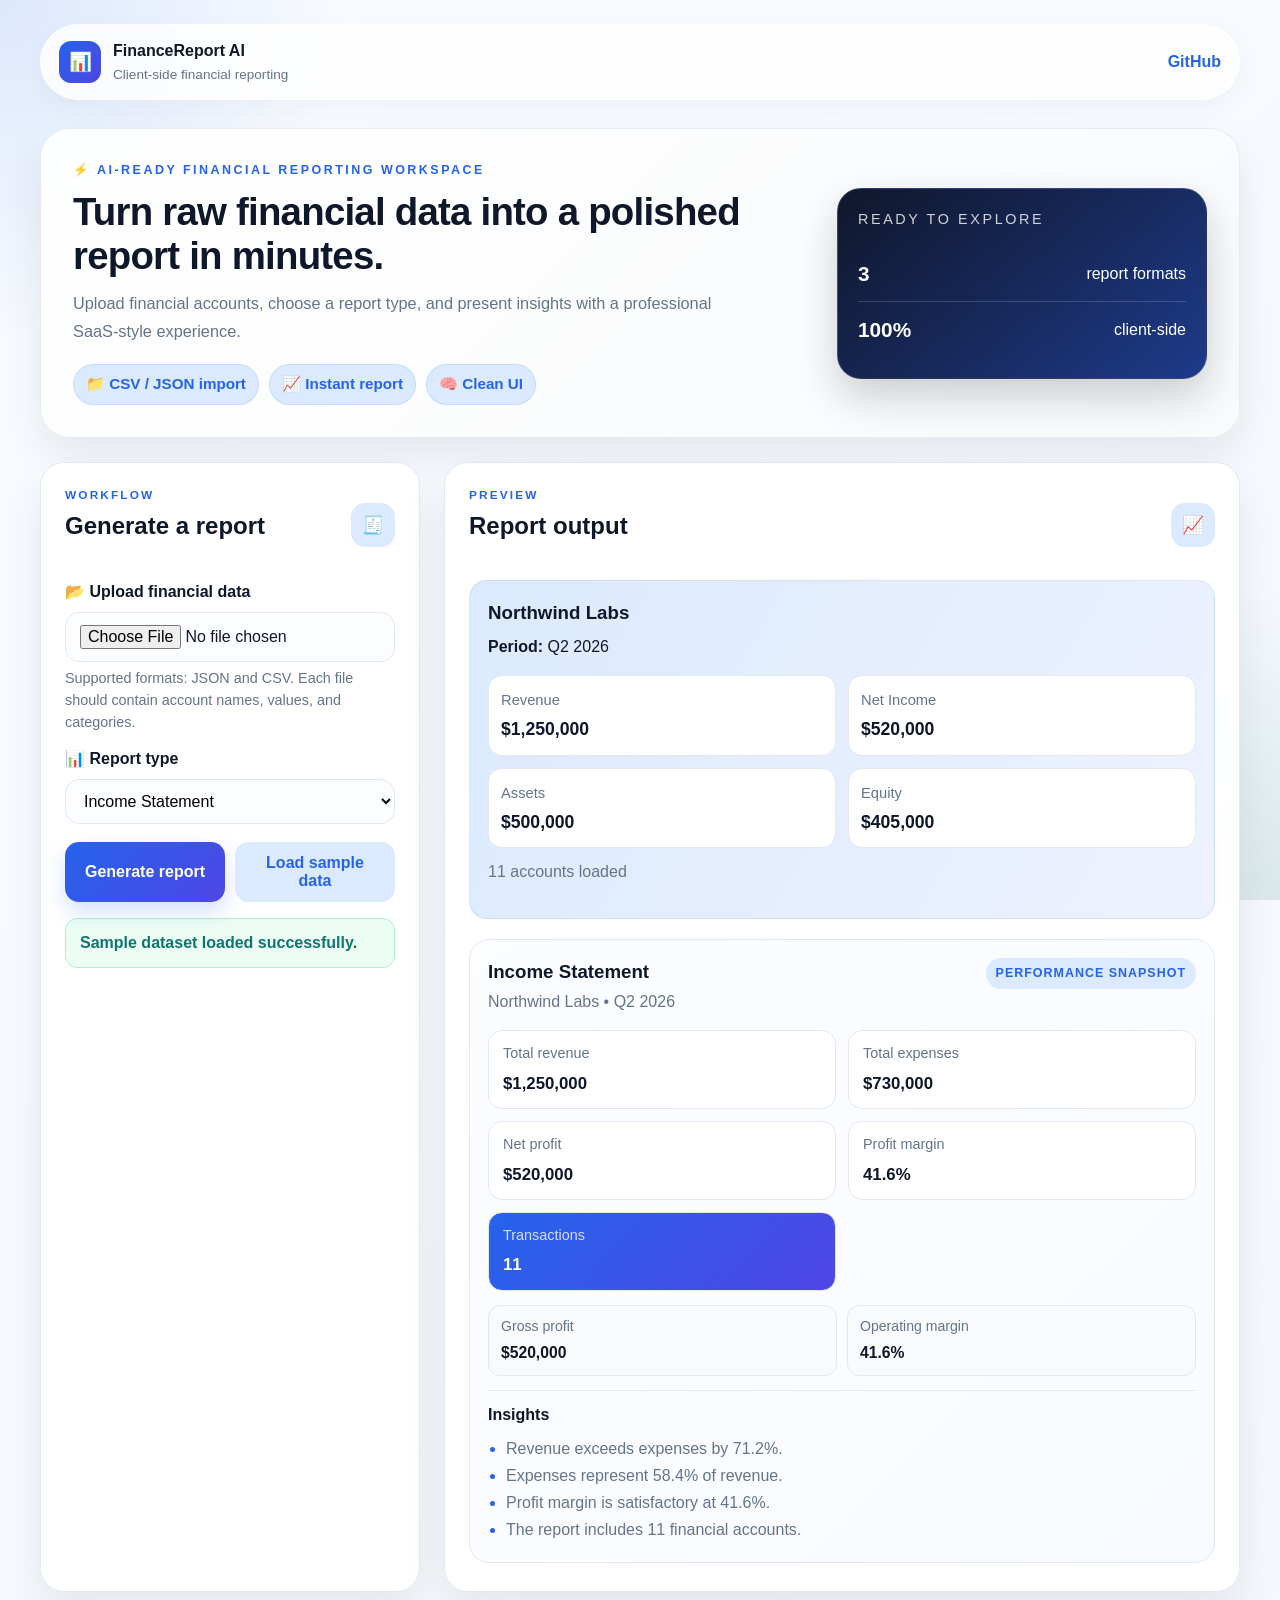
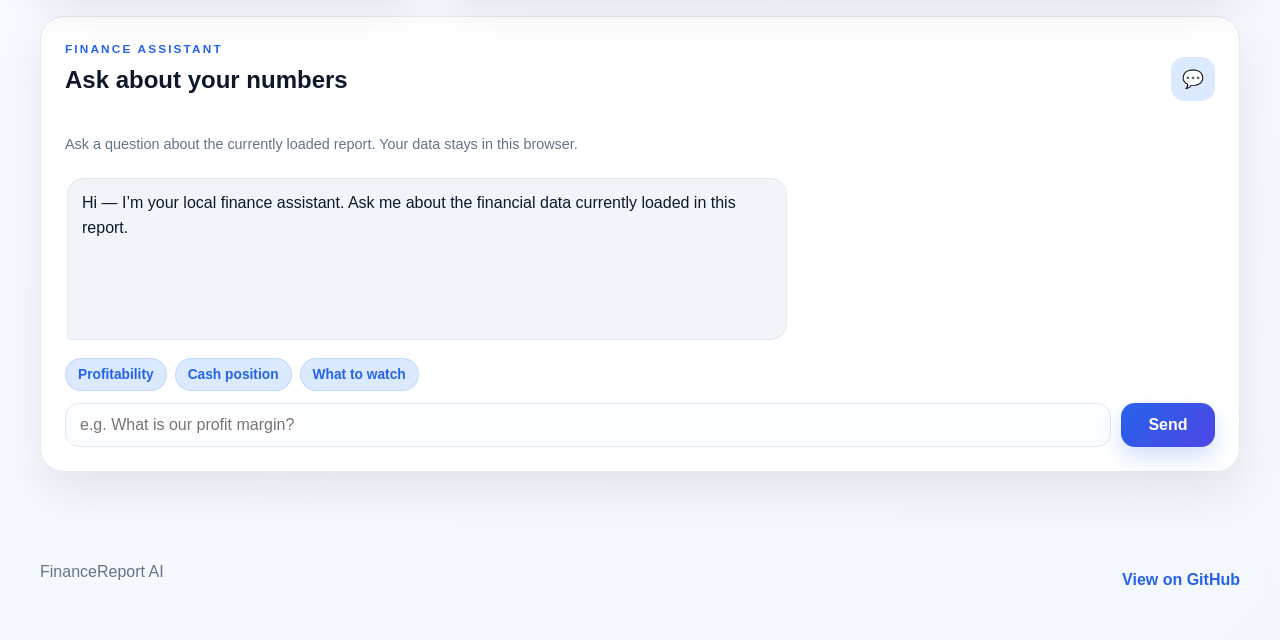
==== index.html @ 8781ef1f "Add local finance assistant chat" ====
<!DOCTYPE html>
<html lang="en">
  <head>
    <meta charset="UTF-8" />
    <meta name="viewport" content="width=device-width, initial-scale=1.0" />
    <title>FinanceReport AI</title>
    <link rel="stylesheet" href="style.css" />
  </head>
  <body>
    <div class="page-bg" aria-hidden="true"></div>
    <div class="app-shell">
      <nav class="top-nav" aria-label="Primary">
        <div class="brand-block">
          <div class="brand-icon">📊</div>
          <div>
            <p class="brand-name">FinanceReport AI</p>
            <p class="brand-subtitle">Client-side financial reporting</p>
          </div>
        </div>
        <a class="nav-link" href="https://github.com" target="_blank" rel="noreferrer" aria-label="Visit FinanceReport AI on GitHub">GitHub</a>
      </nav>

      <header class="hero">
        <div class="hero-copy">
          <p class="eyebrow">⚡ AI-ready financial reporting workspace</p>
          <h1>Turn raw financial data into a polished report in minutes.</h1>
          <p class="subtitle">
            Upload financial accounts, choose a report type, and present insights with a professional SaaS-style experience.
          </p>
          <div class="hero-pills" aria-label="Key highlights">
            <span>📁 CSV / JSON import</span>
            <span>📈 Instant report</span>
            <span>🧠 Clean UI</span>
          </div>
        </div>
        <div class="hero-card">
          <p class="hero-card-title">Ready to explore</p>
          <div class="hero-card-metric">
            <strong>3</strong>
            <span>report formats</span>
          </div>
          <div class="hero-card-metric">
            <strong>100%</strong>
            <span>client-side</span>
          </div>
        </div>
      </header>

      <main class="content-grid">
        <section class="panel control-panel">
          <div class="panel-heading">
            <div>
              <p class="panel-kicker">Workflow</p>
              <h2>Generate a report</h2>
            </div>
            <div class="panel-icon">🧾</div>
          </div>

          <label class="field-label" for="uploadData">📂 Upload financial data</label>
          <input id="uploadData" type="file" accept=".json,.csv" aria-describedby="statusMessage" />
          <p class="helper-text">Supported formats: JSON and CSV. Each file should contain account names, values, and categories.</p>

          <label class="field-label" for="reportType">📊 Report type</label>
          <select id="reportType">
            <option value="income">Income Statement</option>
            <option value="balance">Balance Sheet</option>
            <option value="cashflow">Cash Flow Summary</option>
          </select>

          <div class="button-row">
            <button id="generateReport" class="primary-btn" type="button">Generate report</button>
            <button id="loadSample" class="secondary-btn" type="button">Load sample data</button>
          </div>

          <div id="statusMessage" class="status-message success" role="status" aria-live="polite">
            Ready to analyze your data.
          </div>
        </section>

        <section class="panel results-panel">
          <div class="panel-heading">
            <div>
              <p class="panel-kicker">Preview</p>
              <h2>Report output</h2>
            </div>
            <div class="panel-icon">📈</div>
          </div>
          <div id="dataSummary" class="summary-card"></div>
          <div id="reportOutput" class="report-output"></div>
        </section>
      </main>

      <section class="panel chat-panel" aria-labelledby="chatTitle">
        <div class="panel-heading">
          <div>
            <p class="panel-kicker">Finance assistant</p>
            <h2 id="chatTitle">Ask about your numbers</h2>
          </div>
          <div class="panel-icon" aria-hidden="true">💬</div>
        </div>
        <p class="helper-text">Ask a question about the currently loaded report. Your data stays in this browser.</p>
        <div id="chatMessages" class="chat-messages" role="log" aria-live="polite" aria-label="Finance assistant conversation"></div>
        <div class="suggestion-row" aria-label="Suggested questions">
          <button class="suggestion-btn" type="button" data-question="How profitable are we?">Profitability</button>
          <button class="suggestion-btn" type="button" data-question="What is our cash position?">Cash position</button>
          <button class="suggestion-btn" type="button" data-question="What should I watch?">What to watch</button>
        </div>
        <form id="chatForm" class="chat-form">
          <label class="sr-only" for="chatInput">Ask a financial question</label>
          <input id="chatInput" type="text" maxlength="300" placeholder="e.g. What is our profit margin?" autocomplete="off" />
          <button class="primary-btn chat-send" type="submit">Send</button>
        </form>
      </section>
    </div>

    <footer class="site-footer">
      <p>FinanceReport AI</p>
      <a href="https://github.com" target="_blank" rel="noreferrer" aria-label="View FinanceReport AI repository on GitHub">View on GitHub</a>
    </footer>

    <script src="script.js"></script>
  </body>
</html>
---- style.css ----
:root {
  color-scheme: light;
  --bg: #f4f7fb;
  --panel: #ffffff;
  --text: #0f172a;
  --muted: #64748b;
  --accent: #2563eb;
  --accent-soft: #dbeafe;
  --border: #e2e8f0;
  --success: #0f766e;
  --danger: #b42318;
  --shadow: 0 20px 45px rgba(15, 23, 42, 0.08);
}

* {
  box-sizing: border-box;
}

body {
  margin: 0;
  font-family: Inter, "Segoe UI", Roboto, Arial, sans-serif;
  background: linear-gradient(135deg, #f8fbff 0%, #f4f7fb 100%);
  color: var(--text);
  min-height: 100vh;
  line-height: 1.5;
}

.page-bg {
  position: fixed;
  inset: 0;
  background:
    radial-gradient(circle at top left, rgba(37, 99, 235, 0.12), transparent 22%),
    radial-gradient(circle at bottom right, rgba(15, 118, 110, 0.12), transparent 20%);
  pointer-events: none;
  z-index: -1;
}

.app-shell {
  max-width: 1240px;
  margin: 0 auto;
  padding: 24px 20px 48px;
}

.top-nav {
  display: flex;
  justify-content: space-between;
  align-items: center;
  padding: 14px 18px;
  border: 1px solid rgba(255, 255, 255, 0.7);
  background: rgba(255, 255, 255, 0.8);
  backdrop-filter: blur(16px);
  border-radius: 999px;
  box-shadow: 0 8px 24px rgba(15, 23, 42, 0.04);
  margin-bottom: 28px;
}

.brand-block {
  display: flex;
  align-items: center;
  gap: 12px;
}

.brand-icon {
  display: grid;
  place-items: center;
  width: 42px;
  height: 42px;
  border-radius: 12px;
  background: linear-gradient(135deg, var(--accent), #4f46e5);
  color: white;
  font-size: 1.15rem;
}

.brand-name {
  margin: 0;
  font-weight: 700;
}

.brand-subtitle {
  margin: 2px 0 0;
  font-size: 0.85rem;
  color: var(--muted);
}

.nav-link {
  color: var(--accent);
  text-decoration: none;
  font-weight: 600;
}

.hero {
  display: grid;
  grid-template-columns: 1.6fr 0.8fr;
  gap: 24px;
  align-items: center;
  padding: 32px;
  margin-bottom: 24px;
  border: 1px solid rgba(226, 232, 240, 0.8);
  border-radius: 30px;
  background: linear-gradient(135deg, rgba(255,255,255,0.95), rgba(248,250,252,0.95));
  box-shadow: var(--shadow);
}

.eyebrow {
  margin: 0 0 10px;
  text-transform: uppercase;
  letter-spacing: 0.2em;
  font-size: 0.78rem;
  color: var(--accent);
  font-weight: 700;
}

h1,
h2,
h3,
p {
  margin-top: 0;
}

.hero h1 {
  font-size: clamp(1.8rem, 3vw, 2.7rem);
  line-height: 1.15;
  margin-bottom: 12px;
  letter-spacing: -0.02em;
}

.subtitle {
  color: var(--muted);
  max-width: 680px;
  font-size: 1.02rem;
  line-height: 1.7;
}

.hero-pills {
  display: flex;
  flex-wrap: wrap;
  gap: 10px;
  margin-top: 18px;
}

.hero-pills span {
  padding: 8px 12px;
  border-radius: 999px;
  background: var(--accent-soft);
  color: var(--accent);
  font-size: 0.95rem;
  font-weight: 600;
  border: 1px solid rgba(37, 99, 235, 0.12);
}

.hero-card {
  border-radius: 24px;
  padding: 20px;
  background: linear-gradient(140deg, #0f172a, #1e3a8a);
  color: white;
  box-shadow: 0 18px 40px rgba(15, 23, 42, 0.2);
  border: 1px solid rgba(255, 255, 255, 0.12);
}

.hero-card-title {
  font-size: 0.9rem;
  text-transform: uppercase;
  letter-spacing: 0.18em;
  opacity: 0.8;
  margin-bottom: 16px;
}

.hero-card-metric {
  display: flex;
  justify-content: space-between;
  align-items: center;
  padding: 12px 0;
  border-top: 1px solid rgba(255,255,255,0.16);
}

.hero-card-metric:first-of-type {
  border-top: none;
}

.hero-card-metric strong {
  font-size: 1.3rem;
}

.content-grid {
  display: grid;
  gap: 24px;
  grid-template-columns: minmax(320px, 380px) 1fr;
}

.panel {
  background: rgba(255, 255, 255, 0.95);
  border: 1px solid var(--border);
  border-radius: 24px;
  padding: 24px;
  box-shadow: var(--shadow);
  transition: transform 0.2s ease, box-shadow 0.2s ease;
}

.panel:hover {
  transform: translateY(-2px);
  box-shadow: 0 24px 55px rgba(15, 23, 42, 0.1);
}

.panel-heading {
  display: flex;
  justify-content: space-between;
  align-items: center;
  margin-bottom: 16px;
}

.panel-kicker {
  margin: 0 0 4px;
  text-transform: uppercase;
  letter-spacing: 0.18em;
  font-size: 0.74rem;
  color: var(--accent);
  font-weight: 700;
}

.panel-icon {
  display: grid;
  place-items: center;
  width: 44px;
  height: 44px;
  border-radius: 14px;
  background: var(--accent-soft);
  font-size: 1.1rem;
}

.field-label {
  display: block;
  margin: 14px 0 8px;
  font-weight: 600;
}

.helper-text {
  margin: 6px 0 0;
  color: var(--muted);
  font-size: 0.9rem;
  line-height: 1.5;
}

input,
select,
button {
  width: 100%;
  border-radius: 14px;
  padding: 12px 14px;
  font-size: 1rem;
}

input,
select {
  border: 1px solid var(--border);
  background: #fbfdff;
  transition: border-color 0.2s ease, box-shadow 0.2s ease;
}

input:focus,
select:focus {
  outline: none;
  border-color: var(--accent);
  box-shadow: 0 0 0 3px rgba(37, 99, 235, 0.16);
}

.button-row {
  display: flex;
  gap: 10px;
  margin-top: 18px;
}

button {
  cursor: pointer;
  border: none;
  font-weight: 700;
  transition: transform 0.15s ease, box-shadow 0.15s ease;
}

button:hover {
  transform: translateY(-1px);
}

button:focus-visible,
a:focus-visible,
input:focus-visible,
select:focus-visible {
  outline: 3px solid rgba(37, 99, 235, 0.24);
  outline-offset: 2px;
}

.primary-btn {
  background: linear-gradient(135deg, var(--accent), #4f46e5);
  color: white;
  box-shadow: 0 10px 22px rgba(37, 99, 235, 0.2);
}

.primary-btn:hover {
  box-shadow: 0 14px 26px rgba(37, 99, 235, 0.24);
}

.secondary-btn {
  background: var(--accent-soft);
  color: var(--accent);
}

.status-message {
  margin-top: 16px;
  padding: 12px 14px;
  border-radius: 12px;
  font-weight: 600;
  border: 1px solid transparent;
}

.status-message.success {
  background: #ecfdf3;
  color: var(--success);
  border-color: #a7f3d0;
}

.status-message.error {
  background: #fef2f2;
  color: var(--danger);
  border-color: #fecaca;
}

.summary-card {
  background: linear-gradient(120deg, var(--accent-soft), #eef2ff);
  border-radius: 18px;
  padding: 18px;
  margin-bottom: 16px;
  border: 1px solid rgba(37, 99, 235, 0.1);
}

.summary-card h3 {
  margin-bottom: 8px;
}

.metric-grid {
  display: grid;
  gap: 12px;
  grid-template-columns: repeat(2, minmax(0, 1fr));
}

.metric-card {
  background: white;
  border-radius: 14px;
  padding: 12px;
  border: 1px solid var(--border);
}

.metric-card span {
  color: var(--muted);
  font-size: 0.92rem;
}

.metric-card strong {
  display: block;
  font-size: 1.1rem;
  margin-top: 4px;
}

.report-output {
  padding: 4px 0;
}

.report-card {
  border: 1px solid var(--border);
  border-radius: 20px;
  padding: 18px;
  background: linear-gradient(135deg, #fcfdff, #f8fbff);
}

.report-card:hover {
  border-color: rgba(37, 99, 235, 0.18);
}

.report-card-header {
  display: flex;
  justify-content: space-between;
  align-items: flex-start;
  gap: 12px;
  margin-bottom: 16px;
}

.report-card-header h3 {
  margin-bottom: 4px;
}

.report-card-header p {
  color: var(--muted);
  margin-bottom: 0;
}

.report-tag {
  padding: 6px 10px;
  border-radius: 999px;
  background: var(--accent-soft);
  color: var(--accent);
  font-size: 0.78rem;
  font-weight: 700;
  text-transform: uppercase;
  letter-spacing: 0.08em;
}

.report-kpi-grid {
  display: grid;
  grid-template-columns: repeat(2, minmax(0, 1fr));
  gap: 12px;
  margin-bottom: 14px;
}

.kpi-card {
  padding: 12px 14px;
  border-radius: 14px;
  background: white;
  border: 1px solid var(--border);
}

.kpi-card span {
  display: block;
  color: var(--muted);
  font-size: 0.9rem;
  margin-bottom: 6px;
}

.kpi-card strong {
  font-size: 1.05rem;
}

.highlight-card {
  background: linear-gradient(135deg, var(--accent), #4f46e5);
  color: white;
}

.highlight-card span {
  color: rgba(255, 255, 255, 0.8);
}

.detail-list {
  display: grid;
  grid-template-columns: repeat(2, minmax(0, 1fr));
  gap: 10px;
  margin-bottom: 14px;
}

.detail-item {
  padding: 10px 12px;
  border-radius: 12px;
  background: #f8fafc;
  border: 1px solid var(--border);
}

.detail-item span {
  display: block;
  color: var(--muted);
  font-size: 0.88rem;
  margin-bottom: 4px;
}

.detail-item strong {
  font-size: 0.98rem;
}

.insights-panel {
  border-top: 1px solid var(--border);
  padding-top: 12px;
}

.insights-title {
  font-weight: 700;
  margin-bottom: 8px;
}

.insight-list {
  padding-left: 18px;
  color: var(--muted);
  line-height: 1.7;
  margin: 0;
}

.insight-list li::marker {
  color: var(--accent);
}

.site-footer {
  display: flex;
  justify-content: space-between;
  align-items: center;
  max-width: 1240px;
  margin: 24px auto 0;
  padding: 16px 20px 40px;
  color: var(--muted);
}

.site-footer a {
  color: var(--accent);
  text-decoration: none;
  font-weight: 600;
}

.chat-panel {
  margin-top: 24px;
}

.chat-messages {
  display: grid;
  gap: 12px;
  min-height: 170px;
  max-height: 360px;
  overflow-y: auto;
  margin: 18px 0 14px;
  padding: 4px 2px;
}

.chat-message {
  width: fit-content;
  max-width: min(720px, 88%);
  padding: 12px 14px;
  border-radius: 16px;
  line-height: 1.55;
}

.chat-message p {
  margin: 0;
}

.assistant-message {
  justify-self: start;
  background: #f1f5f9;
  border: 1px solid var(--border);
  border-bottom-left-radius: 4px;
}

.user-message {
  justify-self: end;
  background: linear-gradient(135deg, var(--accent), #4f46e5);
  color: white;
  border-bottom-right-radius: 4px;
}

.suggestion-row {
  display: flex;
  flex-wrap: wrap;
  gap: 8px;
  margin-bottom: 12px;
}

.suggestion-btn {
  width: auto;
  padding: 8px 12px;
  color: var(--accent);
  background: var(--accent-soft);
  border: 1px solid rgba(37, 99, 235, 0.14);
  border-radius: 999px;
  font-size: 0.86rem;
}

.chat-form {
  display: grid;
  grid-template-columns: 1fr auto;
  gap: 10px;
}

.chat-send {
  width: auto;
  min-width: 94px;
}

.sr-only {
  position: absolute;
  width: 1px;
  height: 1px;
  padding: 0;
  margin: -1px;
  overflow: hidden;
  clip: rect(0, 0, 0, 0);
  white-space: nowrap;
  border: 0;
}

@media (max-width: 900px) {
  .hero {
    grid-template-columns: 1fr;
  }
}

@media (max-width: 820px) {
  .content-grid {
    grid-template-columns: 1fr;
  }

  .top-nav,
  .site-footer {
    border-radius: 20px;
  }
}

@media (max-width: 620px) {
  .app-shell {
    padding: 16px 14px 36px;
  }

  .top-nav {
    flex-direction: column;
    gap: 10px;
    align-items: flex-start;
    padding: 16px;
  }

  .hero {
    padding: 22px;
    gap: 18px;
  }

  .hero-pills {
    gap: 8px;
  }

  .hero-pills span {
    font-size: 0.9rem;
  }

  .button-row {
    flex-direction: column;
  }

  .metric-grid,
  .report-kpi-grid,
  .detail-list {
    grid-template-columns: 1fr;
  }

  .site-footer {
    flex-direction: column;
    align-items: flex-start;
    gap: 6px;
    padding: 16px 14px 30px;
  }

  .chat-form {
    grid-template-columns: 1fr;
  }

  .chat-send {
    width: 100%;
  }
}
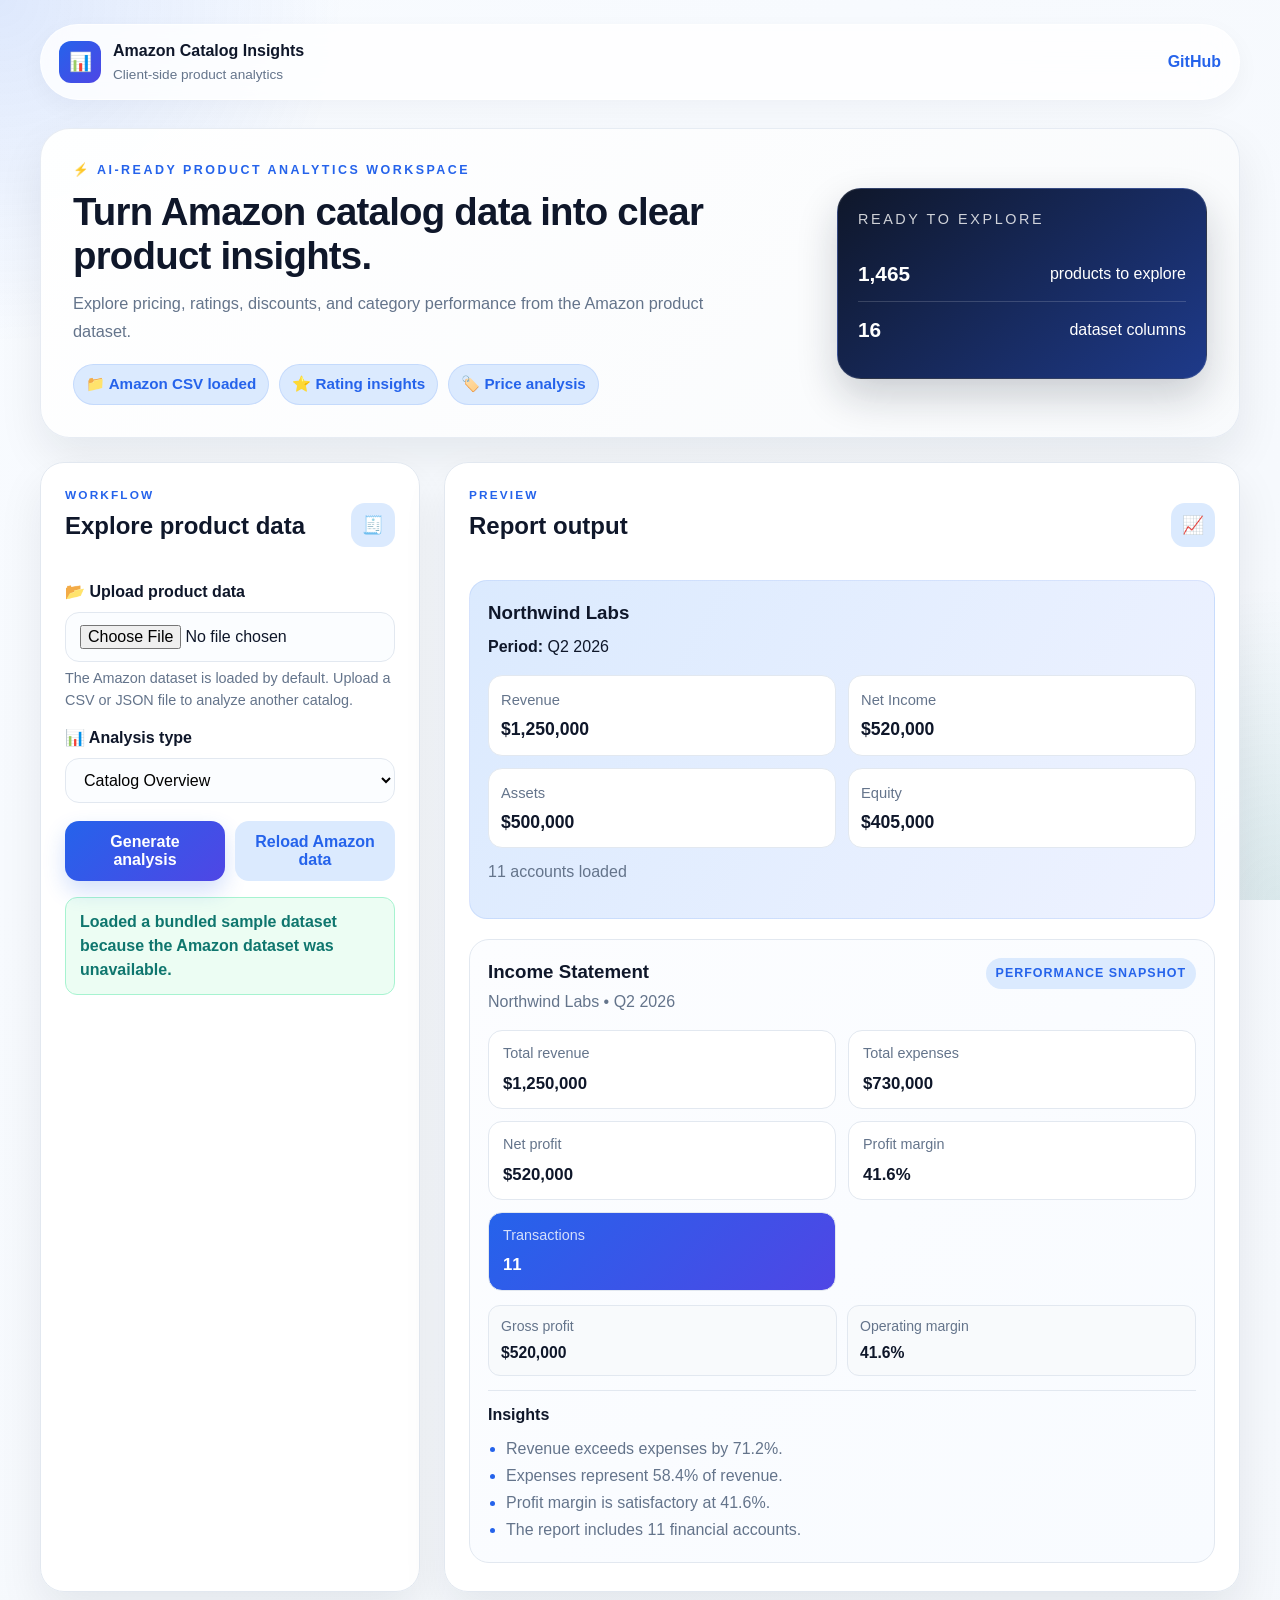
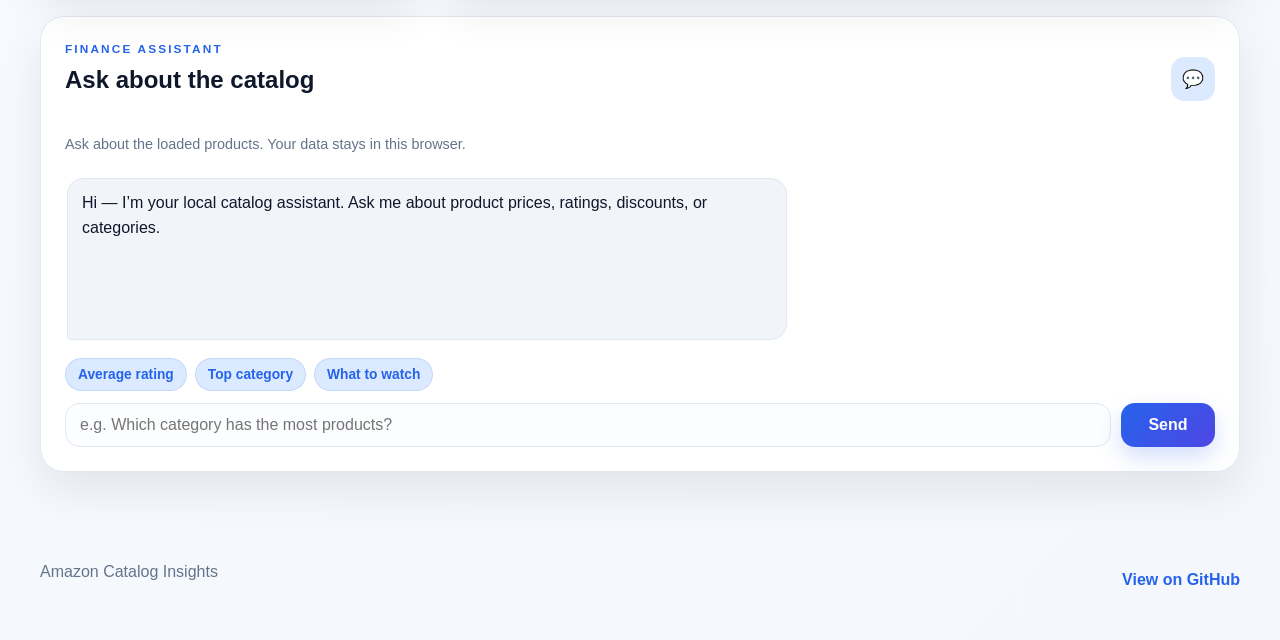
==== commit d762ecff: "feat(dashboard): update README, UI and analytics for Amazon catalog" ====
--- a/index.html
+++ b/index.html
@@ -3,7 +3,7 @@
   <head>
     <meta charset="UTF-8" />
     <meta name="viewport" content="width=device-width, initial-scale=1.0" />
-    <title>FinanceReport AI</title>
+    <title>Amazon Catalog Insights</title>
     <link rel="stylesheet" href="style.css" />
   </head>
   <body>
@@ -13,8 +13,8 @@
         <div class="brand-block">
           <div class="brand-icon">📊</div>
           <div>
-            <p class="brand-name">FinanceReport AI</p>
-            <p class="brand-subtitle">Client-side financial reporting</p>
+            <p class="brand-name">Amazon Catalog Insights</p>
+            <p class="brand-subtitle">Client-side product analytics</p>
           </div>
         </div>
         <a class="nav-link" href="https://github.com" target="_blank" rel="noreferrer" aria-label="Visit FinanceReport AI on GitHub">GitHub</a>
@@ -22,26 +22,26 @@
 
       <header class="hero">
         <div class="hero-copy">
-          <p class="eyebrow">⚡ AI-ready financial reporting workspace</p>
-          <h1>Turn raw financial data into a polished report in minutes.</h1>
+          <p class="eyebrow">⚡ AI-ready product analytics workspace</p>
+          <h1>Turn Amazon catalog data into clear product insights.</h1>
           <p class="subtitle">
-            Upload financial accounts, choose a report type, and present insights with a professional SaaS-style experience.
+            Explore pricing, ratings, discounts, and category performance from the Amazon product dataset.
           </p>
           <div class="hero-pills" aria-label="Key highlights">
-            <span>📁 CSV / JSON import</span>
-            <span>📈 Instant report</span>
-            <span>🧠 Clean UI</span>
+            <span>📁 Amazon CSV loaded</span>
+            <span>⭐ Rating insights</span>
+            <span>🏷️ Price analysis</span>
           </div>
         </div>
         <div class="hero-card">
           <p class="hero-card-title">Ready to explore</p>
           <div class="hero-card-metric">
-            <strong>3</strong>
-            <span>report formats</span>
+            <strong>1,465</strong>
+            <span>products to explore</span>
           </div>
           <div class="hero-card-metric">
-            <strong>100%</strong>
-            <span>client-side</span>
+            <strong>16</strong>
+            <span>dataset columns</span>
           </div>
         </div>
       </header>
@@ -51,29 +51,29 @@
           <div class="panel-heading">
             <div>
               <p class="panel-kicker">Workflow</p>
-              <h2>Generate a report</h2>
+          <h2>Explore product data</h2>
             </div>
             <div class="panel-icon">🧾</div>
           </div>
 
-          <label class="field-label" for="uploadData">📂 Upload financial data</label>
+          <label class="field-label" for="uploadData">📂 Upload product data</label>
           <input id="uploadData" type="file" accept=".json,.csv" aria-describedby="statusMessage" />
-          <p class="helper-text">Supported formats: JSON and CSV. Each file should contain account names, values, and categories.</p>
+          <p class="helper-text">The Amazon dataset is loaded by default. Upload a CSV or JSON file to analyze another catalog.</p>
 
-          <label class="field-label" for="reportType">📊 Report type</label>
+          <label class="field-label" for="reportType">📊 Analysis type</label>
           <select id="reportType">
-            <option value="income">Income Statement</option>
-            <option value="balance">Balance Sheet</option>
-            <option value="cashflow">Cash Flow Summary</option>
+            <option value="income">Catalog Overview</option>
+            <option value="balance">Category Analysis</option>
+            <option value="cashflow">Customer Sentiment</option>
           </select>
 
           <div class="button-row">
-            <button id="generateReport" class="primary-btn" type="button">Generate report</button>
-            <button id="loadSample" class="secondary-btn" type="button">Load sample data</button>
+            <button id="generateReport" class="primary-btn" type="button">Generate analysis</button>
+            <button id="loadSample" class="secondary-btn" type="button">Reload Amazon data</button>
           </div>
 
           <div id="statusMessage" class="status-message success" role="status" aria-live="polite">
-            Ready to analyze your data.
+            Ready to analyze the Amazon catalog.
           </div>
         </section>
 
@@ -94,28 +94,28 @@
         <div class="panel-heading">
           <div>
             <p class="panel-kicker">Finance assistant</p>
-            <h2 id="chatTitle">Ask about your numbers</h2>
+            <h2 id="chatTitle">Ask about the catalog</h2>
           </div>
           <div class="panel-icon" aria-hidden="true">💬</div>
         </div>
-        <p class="helper-text">Ask a question about the currently loaded report. Your data stays in this browser.</p>
+        <p class="helper-text">Ask about the loaded products. Your data stays in this browser.</p>
         <div id="chatMessages" class="chat-messages" role="log" aria-live="polite" aria-label="Finance assistant conversation"></div>
         <div class="suggestion-row" aria-label="Suggested questions">
-          <button class="suggestion-btn" type="button" data-question="How profitable are we?">Profitability</button>
-          <button class="suggestion-btn" type="button" data-question="What is our cash position?">Cash position</button>
+          <button class="suggestion-btn" type="button" data-question="What is the average rating?">Average rating</button>
+          <button class="suggestion-btn" type="button" data-question="Which category has the most products?">Top category</button>
           <button class="suggestion-btn" type="button" data-question="What should I watch?">What to watch</button>
         </div>
         <form id="chatForm" class="chat-form">
           <label class="sr-only" for="chatInput">Ask a financial question</label>
-          <input id="chatInput" type="text" maxlength="300" placeholder="e.g. What is our profit margin?" autocomplete="off" />
+          <input id="chatInput" type="text" maxlength="300" placeholder="e.g. Which category has the most products?" autocomplete="off" />
           <button class="primary-btn chat-send" type="submit">Send</button>
         </form>
       </section>
     </div>
 
     <footer class="site-footer">
-      <p>FinanceReport AI</p>
-      <a href="https://github.com" target="_blank" rel="noreferrer" aria-label="View FinanceReport AI repository on GitHub">View on GitHub</a>
+      <p>Amazon Catalog Insights</p>
+      <a href="https://github.com/BMbuild/MVP-E-Commerce-Role" target="_blank" rel="noreferrer" aria-label="View project repository on GitHub">View on GitHub</a>
     </footer>
 
     <script src="script.js"></script>
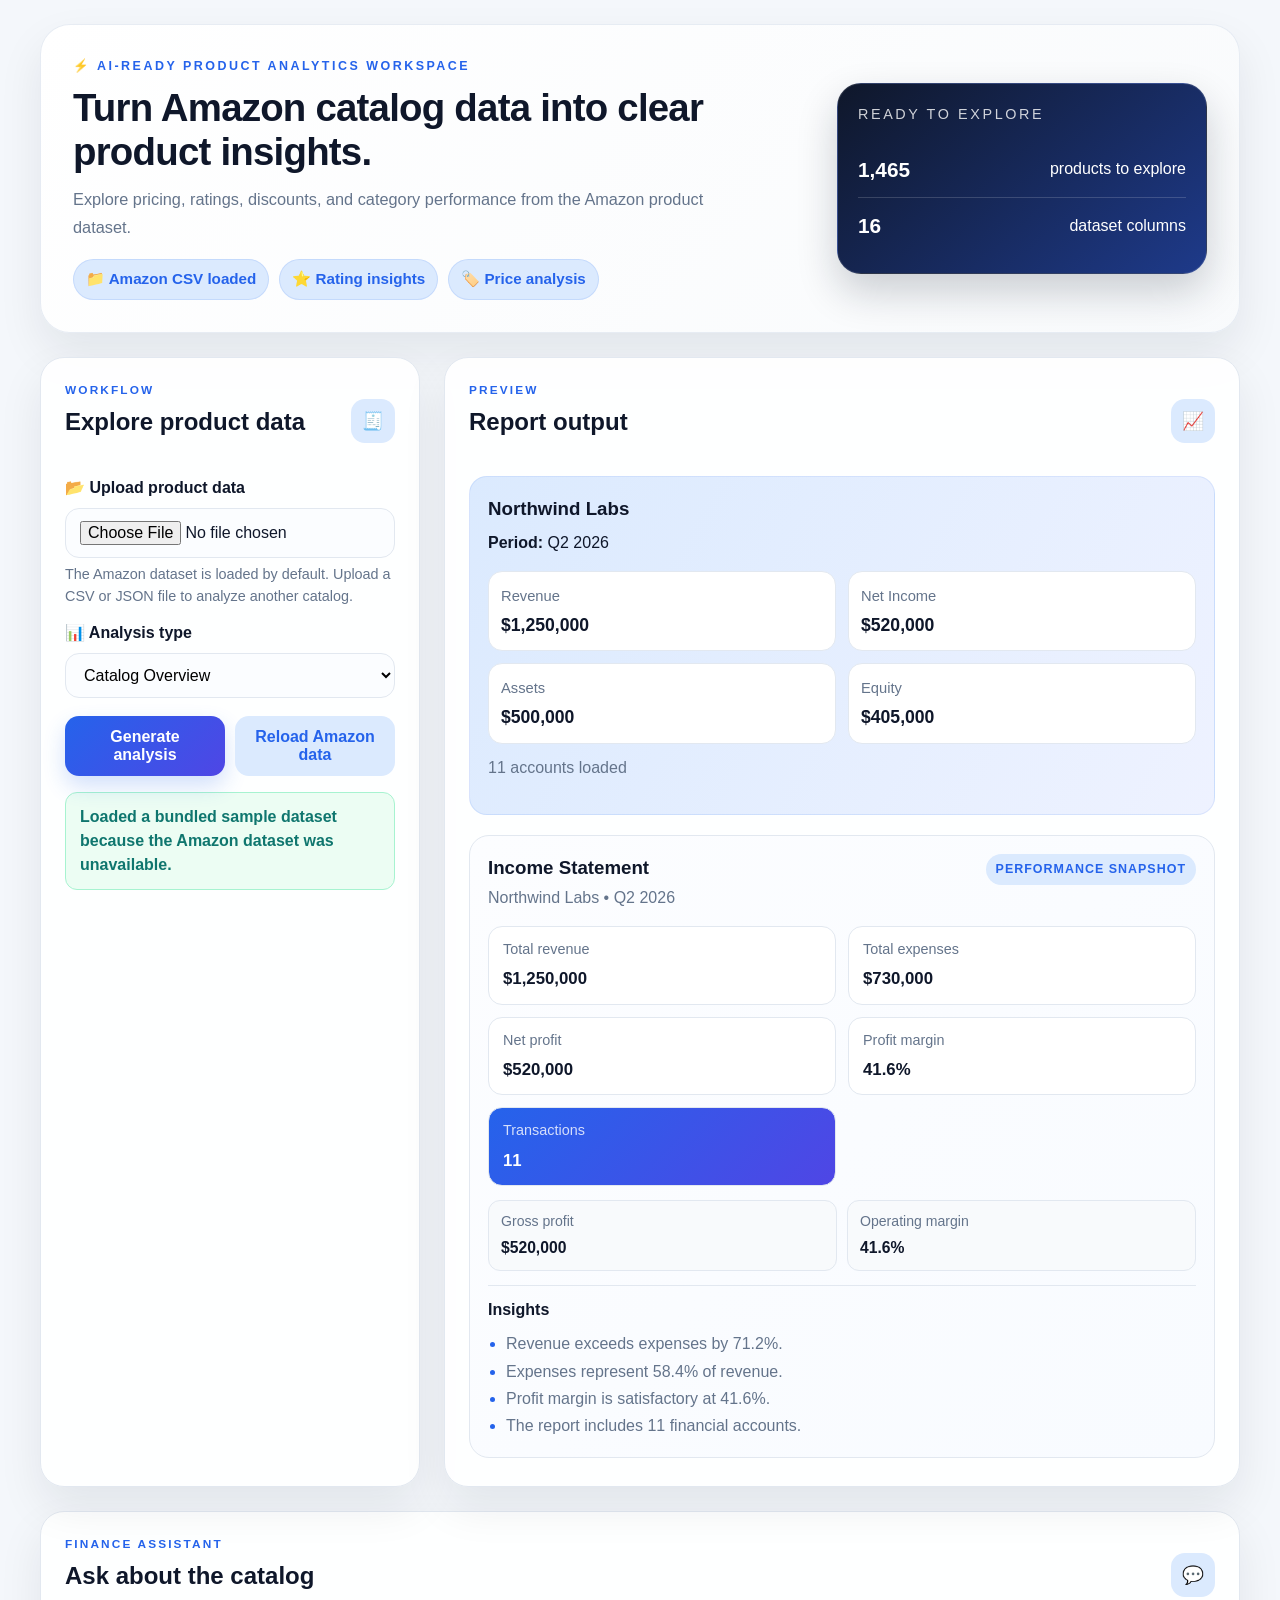
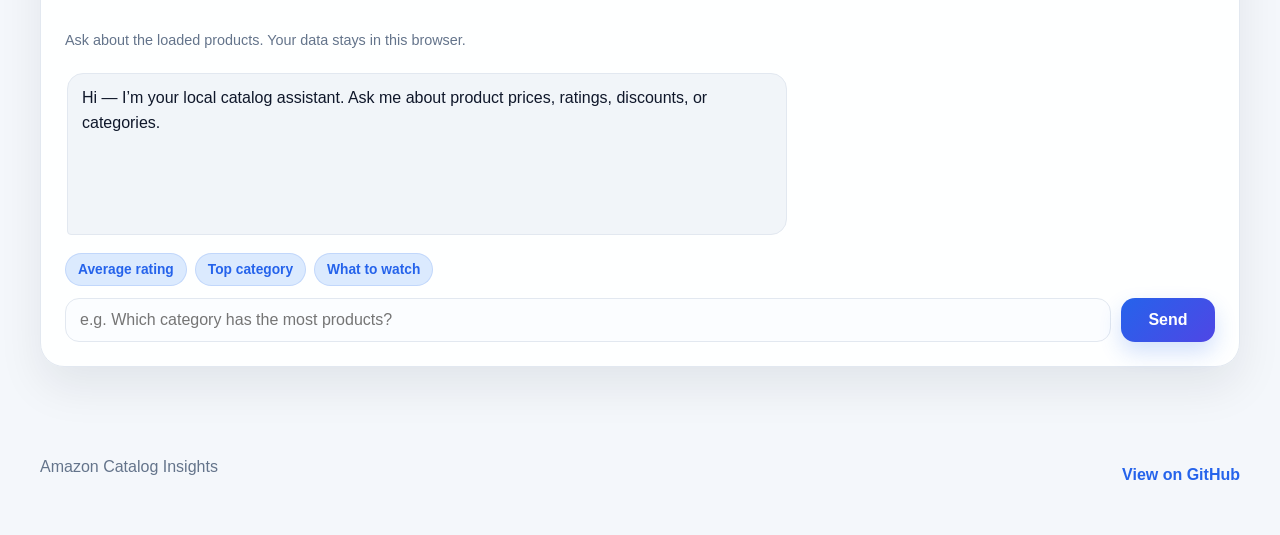
==== commit 260fb407: "style: remove top navigation bar element" ====
--- a/index.html
+++ b/index.html
@@ -9,17 +9,6 @@
   <body>
     <div class="page-bg" aria-hidden="true"></div>
     <div class="app-shell">
-      <nav class="top-nav" aria-label="Primary">
-        <div class="brand-block">
-          <div class="brand-icon">📊</div>
-          <div>
-            <p class="brand-name">Amazon Catalog Insights</p>
-            <p class="brand-subtitle">Client-side product analytics</p>
-          </div>
-        </div>
-        <a class="nav-link" href="https://github.com" target="_blank" rel="noreferrer" aria-label="Visit FinanceReport AI on GitHub">GitHub</a>
-      </nav>
-
       <header class="hero">
         <div class="hero-copy">
           <p class="eyebrow">⚡ AI-ready product analytics workspace</p>
--- a/style.css
+++ b/style.css
@@ -19,20 +19,14 @@
 body {
   margin: 0;
   font-family: Inter, "Segoe UI", Roboto, Arial, sans-serif;
-  background: linear-gradient(135deg, #f8fbff 0%, #f4f7fb 100%);
+  background: var(--bg);
   color: var(--text);
   min-height: 100vh;
   line-height: 1.5;
 }
 
 .page-bg {
-  position: fixed;
-  inset: 0;
-  background:
-    radial-gradient(circle at top left, rgba(37, 99, 235, 0.12), transparent 22%),
-    radial-gradient(circle at bottom right, rgba(15, 118, 110, 0.12), transparent 20%);
-  pointer-events: none;
-  z-index: -1;
+  display: none;
 }
 
 .app-shell {
@@ -522,6 +516,7 @@
 
 .chat-message p {
   margin: 0;
+  white-space: pre-wrap;
 }
 
 .assistant-message {
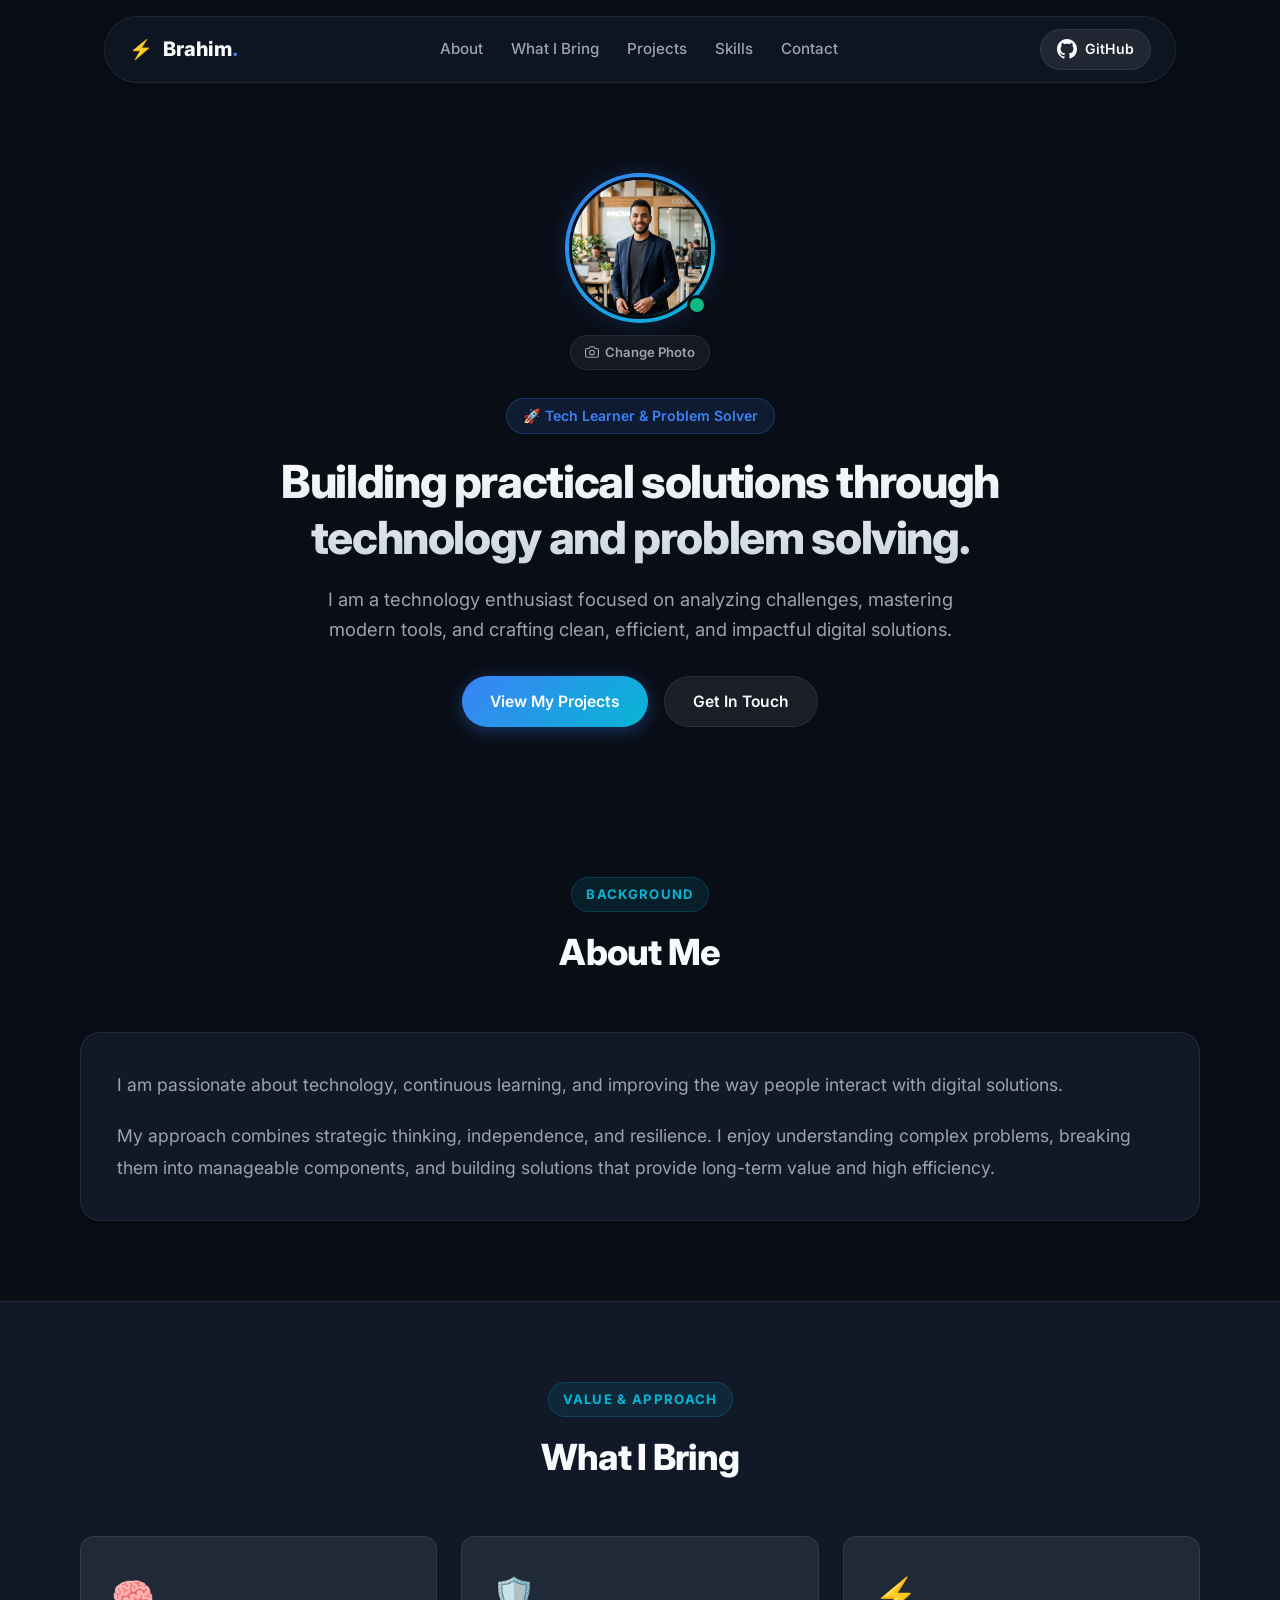
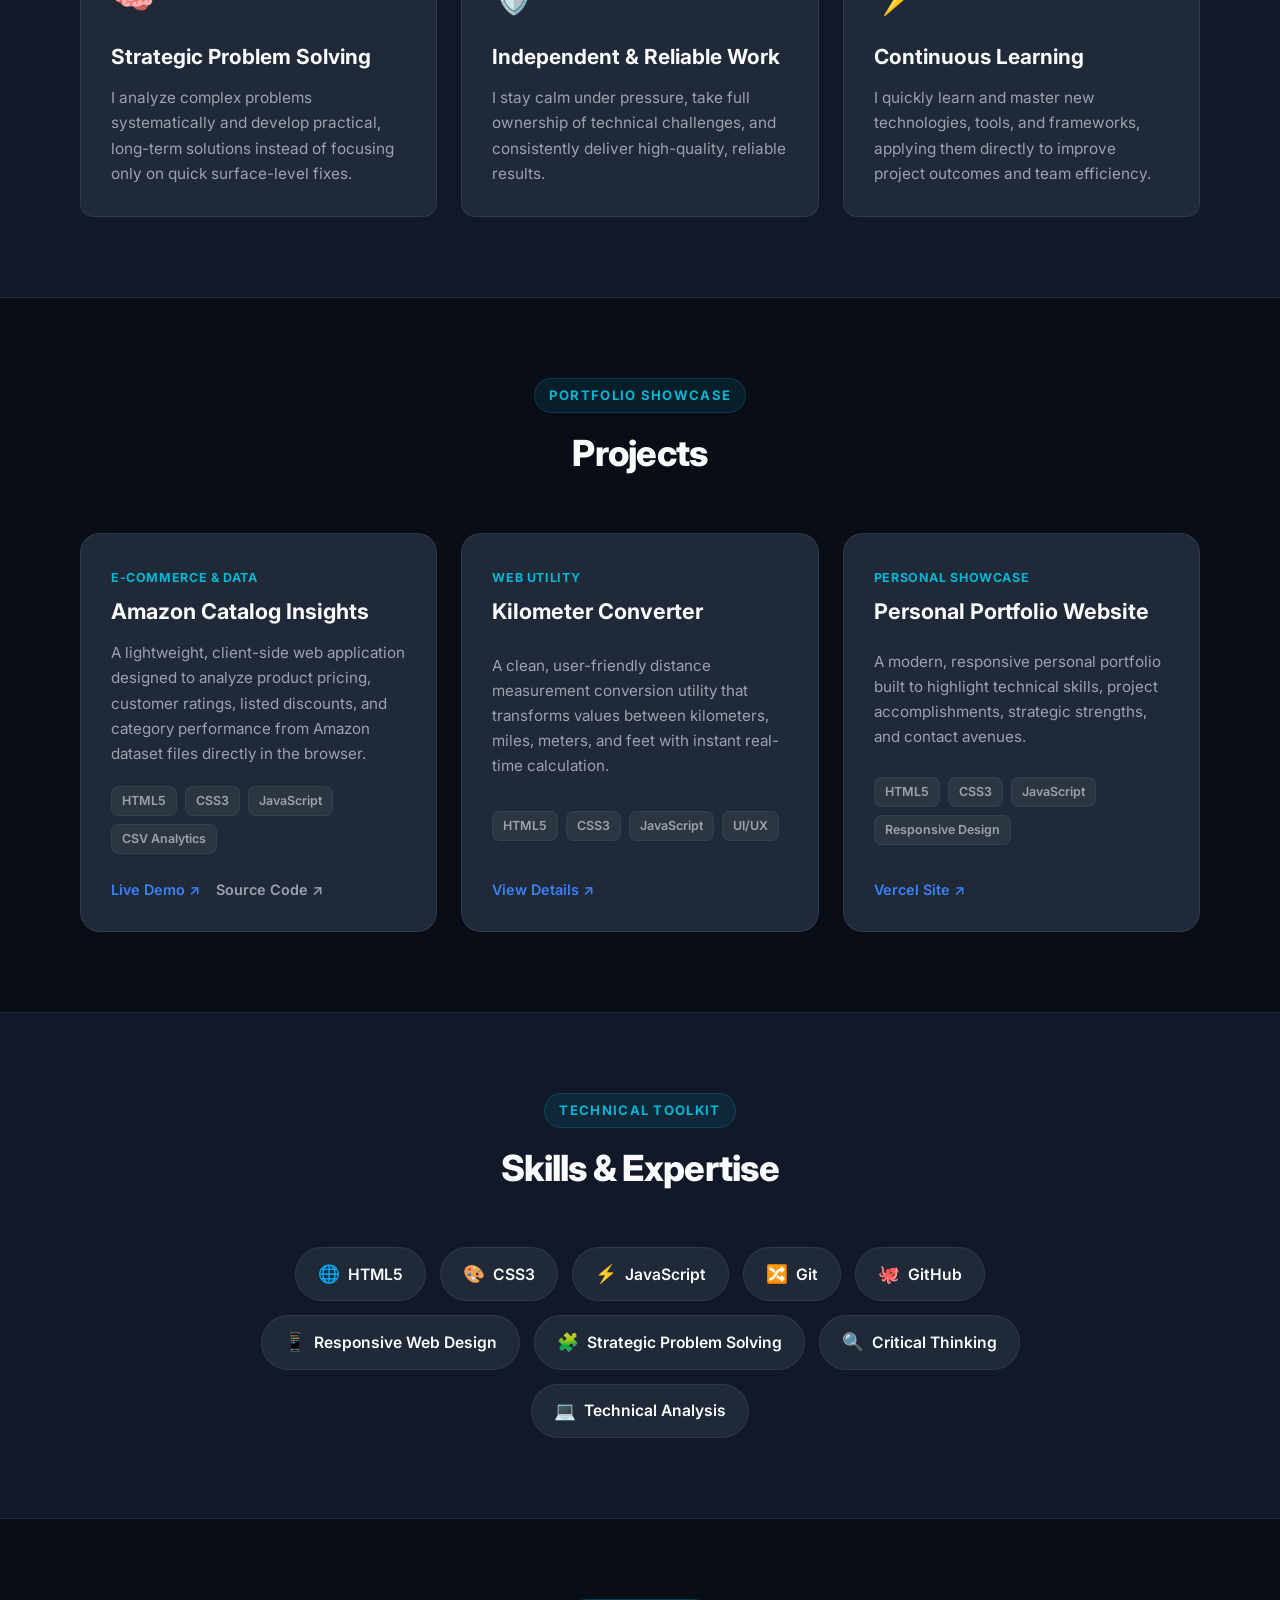
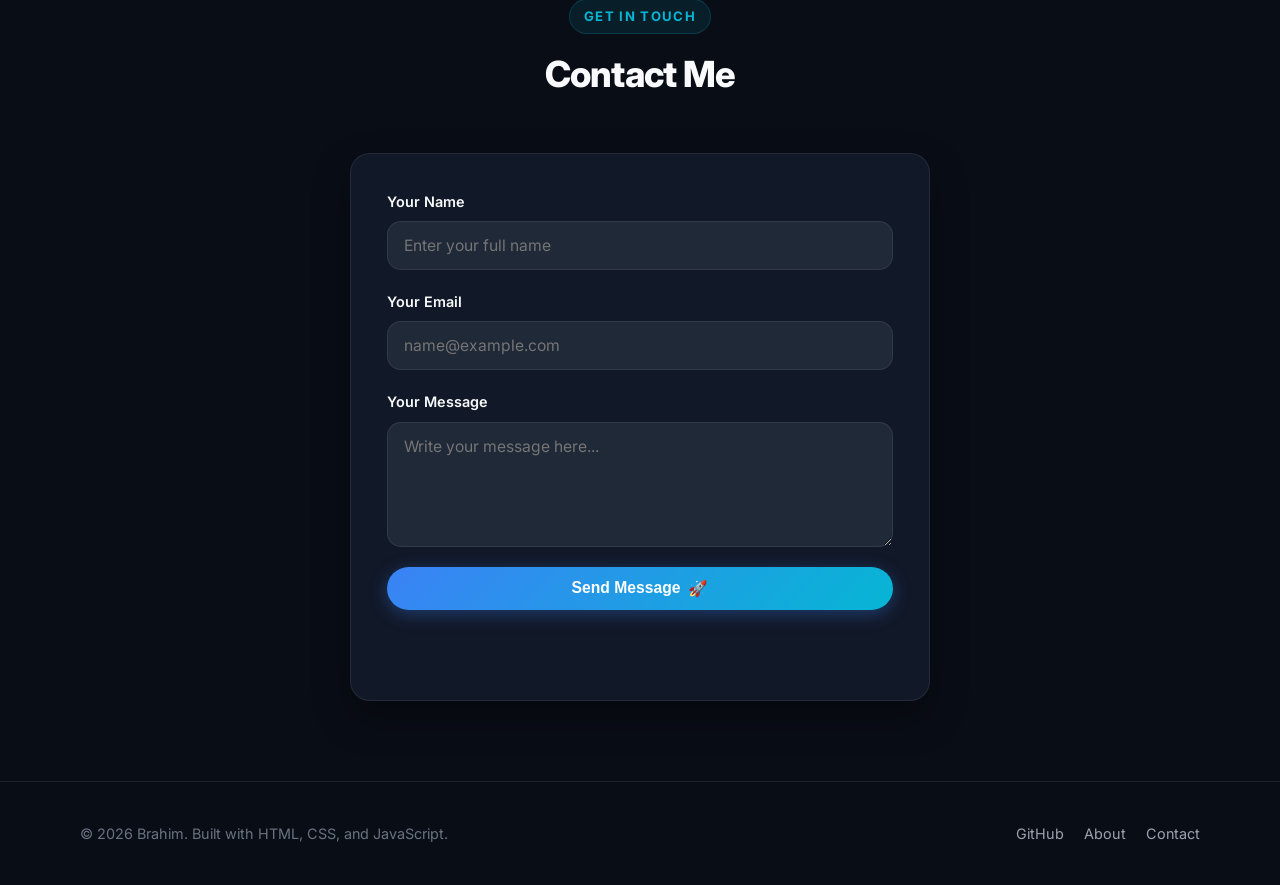
==== commit 6a099b0f: "feat(portfolio): build Brahim's portfolio with profile photo, completed project sections, and modern" ====
--- a/index.html
+++ b/index.html
@@ -1,112 +1,283 @@
 <!DOCTYPE html>
 <html lang="en">
-  <head>
-    <meta charset="UTF-8" />
-    <meta name="viewport" content="width=device-width, initial-scale=1.0" />
-    <title>Amazon Catalog Insights</title>
-    <link rel="stylesheet" href="style.css" />
-  </head>
-  <body>
-    <div class="page-bg" aria-hidden="true"></div>
-    <div class="app-shell">
-      <header class="hero">
-        <div class="hero-copy">
-          <p class="eyebrow">⚡ AI-ready product analytics workspace</p>
-          <h1>Turn Amazon catalog data into clear product insights.</h1>
-          <p class="subtitle">
-            Explore pricing, ratings, discounts, and category performance from the Amazon product dataset.
+<head>
+  <meta charset="UTF-8" />
+  <meta name="viewport" content="width=device-width, initial-scale=1.0" />
+  <title>Brahim | Portfolio</title>
+  <link rel="stylesheet" href="style.css" />
+  <link rel="preconnect" href="https://fonts.googleapis.com" />
+  <link rel="preconnect" href="https://fonts.gstatic.com" crossorigin />
+  <link href="https://fonts.googleapis.com/css2?family=Inter:wght@300;400;500;600;700;800&display=swap" rel="stylesheet" />
+</head>
+<body>
+  <!-- Header / Navigation -->
+  <header class="navbar">
+    <div class="nav-container">
+      <a href="#" class="brand">
+        <span class="brand-icon">⚡</span>
+        <span class="brand-name">Brahim<span class="accent-dot">.</span></span>
+      </a>
+
+      <nav class="nav-menu">
+        <a href="#about" class="nav-link">About</a>
+        <a href="#strengths" class="nav-link">What I Bring</a>
+        <a href="#projects" class="nav-link">Projects</a>
+        <a href="#skills" class="nav-link">Skills</a>
+        <a href="#contact" class="nav-link">Contact</a>
+      </nav>
+
+      <div class="nav-actions">
+        <a href="https://github.com/BMbuild/MVP-E-Commerce-Role" target="_blank" rel="noreferrer" class="github-btn">
+          <svg width="20" height="20" viewBox="0 0 24 24" fill="currentColor">
+            <path d="M12 0C5.37 0 0 5.37 0 12c0 5.31 3.435 9.795 8.205 11.385.6.105.825-.255.825-.57 0-.285-.015-1.23-.015-2.235-3.015.555-3.795-.735-4.035-1.41-.135-.345-.72-1.41-1.23-1.695-.42-.225-1.02-.78-.015-.795.945-.015 1.62.87 1.845 1.23 1.08 1.815 2.805 1.305 3.495.99.105-.78.42-1.305.765-1.605-2.67-.3-5.46-1.335-5.46-5.925 0-1.305.465-2.385 1.23-3.225-.12-.3-.54-1.53.12-3.18 0 0 1.005-.315 3.3 1.23.96-.27 1.98-.405 3-.405s2.04.135 3 .405c2.295-1.56 3.3-1.23 3.3-1.23.66 1.65.24 2.88.12 3.18.765.84 1.23 1.905 1.23 3.225 0 4.605-2.805 5.625-5.475 5.925.435.375.81 1.095.81 2.22 0 1.605-.015 2.895-.015 3.3 0 .315.225.69.825.57A12.02 12.02 0 0024 12c0-6.63-5.37-12-12-12z"/>
+          </svg>
+          <span>GitHub</span>
+        </a>
+      </div>
+    </div>
+  </header>
+
+  <main>
+    <!-- Hero Section -->
+    <section class="hero">
+      <div class="hero-container">
+        <div class="hero-avatar-wrapper">
+          <div class="avatar-ring">
+            <img id="profileImage" src="profile.jpg" alt="Brahim - Professional Profile Photo" class="hero-avatar" />
+            <span class="status-badge" title="Available for technology opportunities"></span>
+          </div>
+          <div class="upload-photo-control">
+            <label for="photoInput" class="upload-btn">
+              <svg width="14" height="14" viewBox="0 0 24 24" fill="none" stroke="currentColor" stroke-width="2" stroke-linecap="round" stroke-linejoin="round">
+                <path d="M23 19a2 2 0 0 1-2 2H3a2 2 0 0 1-2-2V8a2 2 0 0 1 2-2h4l2-3h6l2 3h4a2 2 0 0 1 2 2z"></path>
+                <circle cx="12" cy="13" r="4"></circle>
+              </svg>
+              <span>Change Photo</span>
+            </label>
+            <input type="file" id="photoInput" accept="image/*" class="sr-only" />
+          </div>
+        </div>
+
+        <div class="hero-text">
+          <div class="badge-pill">🚀 Tech Learner & Problem Solver</div>
+          <h1>Building practical solutions through technology and problem solving.</h1>
+          <p class="hero-description">
+            I am a technology enthusiast focused on analyzing challenges, mastering modern tools, and crafting clean, efficient, and impactful digital solutions.
           </p>
-          <div class="hero-pills" aria-label="Key highlights">
-            <span>📁 Amazon CSV loaded</span>
-            <span>⭐ Rating insights</span>
-            <span>🏷️ Price analysis</span>
-          </div>
-        </div>
-        <div class="hero-card">
-          <p class="hero-card-title">Ready to explore</p>
-          <div class="hero-card-metric">
-            <strong>1,465</strong>
-            <span>products to explore</span>
-          </div>
-          <div class="hero-card-metric">
-            <strong>16</strong>
-            <span>dataset columns</span>
-          </div>
-        </div>
-      </header>
-
-      <main class="content-grid">
-        <section class="panel control-panel">
-          <div class="panel-heading">
-            <div>
-              <p class="panel-kicker">Workflow</p>
-          <h2>Explore product data</h2>
-            </div>
-            <div class="panel-icon">🧾</div>
-          </div>
-
-          <label class="field-label" for="uploadData">📂 Upload product data</label>
-          <input id="uploadData" type="file" accept=".json,.csv" aria-describedby="statusMessage" />
-          <p class="helper-text">The Amazon dataset is loaded by default. Upload a CSV or JSON file to analyze another catalog.</p>
-
-          <label class="field-label" for="reportType">📊 Analysis type</label>
-          <select id="reportType">
-            <option value="income">Catalog Overview</option>
-            <option value="balance">Category Analysis</option>
-            <option value="cashflow">Customer Sentiment</option>
-          </select>
-
-          <div class="button-row">
-            <button id="generateReport" class="primary-btn" type="button">Generate analysis</button>
-            <button id="loadSample" class="secondary-btn" type="button">Reload Amazon data</button>
-          </div>
-
-          <div id="statusMessage" class="status-message success" role="status" aria-live="polite">
-            Ready to analyze the Amazon catalog.
-          </div>
-        </section>
-
-        <section class="panel results-panel">
-          <div class="panel-heading">
-            <div>
-              <p class="panel-kicker">Preview</p>
-              <h2>Report output</h2>
-            </div>
-            <div class="panel-icon">📈</div>
-          </div>
-          <div id="dataSummary" class="summary-card"></div>
-          <div id="reportOutput" class="report-output"></div>
-        </section>
-      </main>
-
-      <section class="panel chat-panel" aria-labelledby="chatTitle">
-        <div class="panel-heading">
-          <div>
-            <p class="panel-kicker">Finance assistant</p>
-            <h2 id="chatTitle">Ask about the catalog</h2>
-          </div>
-          <div class="panel-icon" aria-hidden="true">💬</div>
-        </div>
-        <p class="helper-text">Ask about the loaded products. Your data stays in this browser.</p>
-        <div id="chatMessages" class="chat-messages" role="log" aria-live="polite" aria-label="Finance assistant conversation"></div>
-        <div class="suggestion-row" aria-label="Suggested questions">
-          <button class="suggestion-btn" type="button" data-question="What is the average rating?">Average rating</button>
-          <button class="suggestion-btn" type="button" data-question="Which category has the most products?">Top category</button>
-          <button class="suggestion-btn" type="button" data-question="What should I watch?">What to watch</button>
-        </div>
-        <form id="chatForm" class="chat-form">
-          <label class="sr-only" for="chatInput">Ask a financial question</label>
-          <input id="chatInput" type="text" maxlength="300" placeholder="e.g. Which category has the most products?" autocomplete="off" />
-          <button class="primary-btn chat-send" type="submit">Send</button>
-        </form>
-      </section>
+
+          <div class="hero-cta">
+            <a href="#projects" class="btn btn-primary">View My Projects</a>
+            <a href="#contact" class="btn btn-secondary">Get In Touch</a>
+          </div>
+        </div>
+      </div>
+    </section>
+
+    <!-- About Me Section -->
+    <section id="about" class="section">
+      <div class="section-container">
+        <div class="section-header">
+          <span class="section-tag">Background</span>
+          <h2>About Me</h2>
+        </div>
+        <div class="about-card">
+          <p>
+            I am passionate about technology, continuous learning, and improving the way people interact with digital solutions.
+          </p>
+          <p>
+            My approach combines strategic thinking, independence, and resilience. I enjoy understanding complex problems, breaking them into manageable components, and building solutions that provide long-term value and high efficiency.
+          </p>
+        </div>
+      </div>
+    </section>
+
+    <!-- What I Bring Section -->
+    <section id="strengths" class="section bg-surface">
+      <div class="section-container">
+        <div class="section-header">
+          <span class="section-tag">Value & Approach</span>
+          <h2>What I Bring</h2>
+        </div>
+
+        <div class="grid grid-3">
+          <div class="feature-card">
+            <div class="card-icon">🧠</div>
+            <h3>Strategic Problem Solving</h3>
+            <p>
+              I analyze complex problems systematically and develop practical, long-term solutions instead of focusing only on quick surface-level fixes.
+            </p>
+          </div>
+
+          <div class="feature-card">
+            <div class="card-icon">🛡️</div>
+            <h3>Independent & Reliable Work</h3>
+            <p>
+              I stay calm under pressure, take full ownership of technical challenges, and consistently deliver high-quality, reliable results.
+            </p>
+          </div>
+
+          <div class="feature-card">
+            <div class="card-icon">⚡</div>
+            <h3>Continuous Learning</h3>
+            <p>
+              I quickly learn and master new technologies, tools, and frameworks, applying them directly to improve project outcomes and team efficiency.
+            </p>
+          </div>
+        </div>
+      </div>
+    </section>
+
+    <!-- Projects Section -->
+    <section id="projects" class="section">
+      <div class="section-container">
+        <div class="section-header">
+          <span class="section-tag">Portfolio Showcase</span>
+          <h2>Projects</h2>
+        </div>
+
+        <div class="grid grid-3">
+          <!-- Project 1 -->
+          <div class="project-card">
+            <div class="project-header">
+              <span class="project-type">E-Commerce & Data</span>
+              <h3>Amazon Catalog Insights</h3>
+            </div>
+            <p class="project-description">
+              A lightweight, client-side web application designed to analyze product pricing, customer ratings, listed discounts, and category performance from Amazon dataset files directly in the browser.
+            </p>
+            <div class="tech-tags">
+              <span>HTML5</span>
+              <span>CSS3</span>
+              <span>JavaScript</span>
+              <span>CSV Analytics</span>
+            </div>
+            <div class="project-links">
+              <a href="https://bmbuild.github.io/MVP-E-Commerce-Role/" target="_blank" rel="noreferrer" class="project-link">
+                <span>Live Demo</span> ↗
+              </a>
+              <a href="https://github.com/BMbuild/MVP-E-Commerce-Role" target="_blank" rel="noreferrer" class="project-link secondary">
+                <span>Source Code</span> ↗
+              </a>
+            </div>
+          </div>
+
+          <!-- Project 2 -->
+          <div class="project-card">
+            <div class="project-header">
+              <span class="project-type">Web Utility</span>
+              <h3>Kilometer Converter</h3>
+            </div>
+            <p class="project-description">
+              A clean, user-friendly distance measurement conversion utility that transforms values between kilometers, miles, meters, and feet with instant real-time calculation.
+            </p>
+            <div class="tech-tags">
+              <span>HTML5</span>
+              <span>CSS3</span>
+              <span>JavaScript</span>
+              <span>UI/UX</span>
+            </div>
+            <div class="project-links">
+              <a href="#contact" class="project-link">
+                <span>View Details</span> ↗
+              </a>
+            </div>
+          </div>
+
+          <!-- Project 3 -->
+          <div class="project-card">
+            <div class="project-header">
+              <span class="project-type">Personal Showcase</span>
+              <h3>Personal Portfolio Website</h3>
+            </div>
+            <p class="project-description">
+              A modern, responsive personal portfolio built to highlight technical skills, project accomplishments, strategic strengths, and contact avenues.
+            </p>
+            <div class="tech-tags">
+              <span>HTML5</span>
+              <span>CSS3</span>
+              <span>JavaScript</span>
+              <span>Responsive Design</span>
+            </div>
+            <div class="project-links">
+              <a href="https://digital-lab-kappa.vercel.app/" target="_blank" rel="noreferrer" class="project-link">
+                <span>Vercel Site</span> ↗
+              </a>
+            </div>
+          </div>
+        </div>
+      </div>
+    </section>
+
+    <!-- Skills Section -->
+    <section id="skills" class="section bg-surface">
+      <div class="section-container">
+        <div class="section-header">
+          <span class="section-tag">Technical Toolkit</span>
+          <h2>Skills & Expertise</h2>
+        </div>
+
+        <div class="skills-grid">
+          <div class="skill-badge"><span class="skill-icon">🌐</span> HTML5</div>
+          <div class="skill-badge"><span class="skill-icon">🎨</span> CSS3</div>
+          <div class="skill-badge"><span class="skill-icon">⚡</span> JavaScript</div>
+          <div class="skill-badge"><span class="skill-icon">🔀</span> Git</div>
+          <div class="skill-badge"><span class="skill-icon">🐙</span> GitHub</div>
+          <div class="skill-badge"><span class="skill-icon">📱</span> Responsive Web Design</div>
+          <div class="skill-badge"><span class="skill-icon">🧩</span> Strategic Problem Solving</div>
+          <div class="skill-badge"><span class="skill-icon">🔍</span> Critical Thinking</div>
+          <div class="skill-badge"><span class="skill-icon">💻</span> Technical Analysis</div>
+        </div>
+      </div>
+    </section>
+
+    <!-- Contact Section -->
+    <section id="contact" class="section">
+      <div class="section-container">
+        <div class="section-header">
+          <span class="section-tag">Get In Touch</span>
+          <h2>Contact Me</h2>
+        </div>
+
+        <div class="contact-wrapper">
+          <form id="contactForm" class="contact-form">
+            <div class="form-group">
+              <label for="contactName">Your Name</label>
+              <input type="text" id="contactName" placeholder="Enter your full name" required />
+            </div>
+
+            <div class="form-group">
+              <label for="contactEmail">Your Email</label>
+              <input type="email" id="contactEmail" placeholder="name@example.com" required />
+            </div>
+
+            <div class="form-group">
+              <label for="contactMessage">Your Message</label>
+              <textarea id="contactMessage" rows="5" placeholder="Write your message here..." required></textarea>
+            </div>
+
+            <button type="submit" class="btn btn-primary btn-full">
+              <span>Send Message</span> 🚀
+            </button>
+
+            <div id="contactStatus" class="contact-status" role="status" aria-live="polite"></div>
+          </form>
+        </div>
+      </div>
+    </section>
+  </main>
+
+  <!-- Footer -->
+  <footer class="footer">
+    <div class="footer-container">
+      <p>© 2026 Brahim. Built with HTML, CSS, and JavaScript.</p>
+      <div class="footer-links">
+        <a href="https://github.com/BMbuild/MVP-E-Commerce-Role" target="_blank" rel="noreferrer">GitHub</a>
+        <a href="#about">About</a>
+        <a href="#contact">Contact</a>
+      </div>
     </div>
-
-    <footer class="site-footer">
-      <p>Amazon Catalog Insights</p>
-      <a href="https://github.com/BMbuild/MVP-E-Commerce-Role" target="_blank" rel="noreferrer" aria-label="View project repository on GitHub">View on GitHub</a>
-    </footer>
-
-    <script src="script.js"></script>
-  </body>
+  </footer>
+
+  <script src="script.js"></script>
+</body>
 </html>
--- a/style.css
+++ b/style.css
@@ -1,566 +1,52 @@
 :root {
-  color-scheme: light;
-  --bg: #f4f7fb;
-  --panel: #ffffff;
-  --text: #0f172a;
-  --muted: #64748b;
-  --accent: #2563eb;
-  --accent-soft: #dbeafe;
-  --border: #e2e8f0;
-  --success: #0f766e;
-  --danger: #b42318;
-  --shadow: 0 20px 45px rgba(15, 23, 42, 0.08);
+  color-scheme: dark;
+  --bg-dark: #090d16;
+  --bg-surface: #111827;
+  --bg-card: #1f2937;
+  --bg-card-hover: #2d3748;
+  --border-color: rgba(255, 255, 255, 0.08);
+  --border-glow: rgba(59, 130, 246, 0.3);
+  
+  --text-main: #f9fafb;
+  --text-muted: #9ca3af;
+  --text-subtle: #6b7280;
+  
+  --accent-primary: #3b82f6;
+  --accent-secondary: #06b6d4;
+  --accent-gradient: linear-gradient(135deg, #3b82f6 0%, #06b6d4 100%);
+  --accent-glow: rgba(59, 130, 246, 0.25);
+  
+  --radius-sm: 8px;
+  --radius-md: 14px;
+  --radius-lg: 20px;
+  --radius-full: 9999px;
+  
+  --shadow-sm: 0 4px 12px rgba(0, 0, 0, 0.15);
+  --shadow-lg: 0 16px 36px rgba(0, 0, 0, 0.35);
+  --shadow-glow: 0 0 25px rgba(59, 130, 246, 0.2);
+
+  --font-family: 'Inter', -apple-system, BlinkMacSystemFont, sans-serif;
 }
 
 * {
   box-sizing: border-box;
+  margin: 0;
+  padding: 0;
+}
+
+html {
+  scroll-behavior: smooth;
 }
 
 body {
-  margin: 0;
-  font-family: Inter, "Segoe UI", Roboto, Arial, sans-serif;
-  background: var(--bg);
-  color: var(--text);
-  min-height: 100vh;
-  line-height: 1.5;
-}
-
-.page-bg {
-  display: none;
-}
-
-.app-shell {
-  max-width: 1240px;
-  margin: 0 auto;
-  padding: 24px 20px 48px;
-}
-
-.top-nav {
-  display: flex;
-  justify-content: space-between;
-  align-items: center;
-  padding: 14px 18px;
-  border: 1px solid rgba(255, 255, 255, 0.7);
-  background: rgba(255, 255, 255, 0.8);
-  backdrop-filter: blur(16px);
-  border-radius: 999px;
-  box-shadow: 0 8px 24px rgba(15, 23, 42, 0.04);
-  margin-bottom: 28px;
-}
-
-.brand-block {
-  display: flex;
-  align-items: center;
-  gap: 12px;
-}
-
-.brand-icon {
-  display: grid;
-  place-items: center;
-  width: 42px;
-  height: 42px;
-  border-radius: 12px;
-  background: linear-gradient(135deg, var(--accent), #4f46e5);
-  color: white;
-  font-size: 1.15rem;
-}
-
-.brand-name {
-  margin: 0;
-  font-weight: 700;
-}
-
-.brand-subtitle {
-  margin: 2px 0 0;
-  font-size: 0.85rem;
-  color: var(--muted);
-}
-
-.nav-link {
-  color: var(--accent);
-  text-decoration: none;
-  font-weight: 600;
-}
-
-.hero {
-  display: grid;
-  grid-template-columns: 1.6fr 0.8fr;
-  gap: 24px;
-  align-items: center;
-  padding: 32px;
-  margin-bottom: 24px;
-  border: 1px solid rgba(226, 232, 240, 0.8);
-  border-radius: 30px;
-  background: linear-gradient(135deg, rgba(255,255,255,0.95), rgba(248,250,252,0.95));
-  box-shadow: var(--shadow);
-}
-
-.eyebrow {
-  margin: 0 0 10px;
-  text-transform: uppercase;
-  letter-spacing: 0.2em;
-  font-size: 0.78rem;
-  color: var(--accent);
-  font-weight: 700;
-}
-
-h1,
-h2,
-h3,
-p {
-  margin-top: 0;
-}
-
-.hero h1 {
-  font-size: clamp(1.8rem, 3vw, 2.7rem);
-  line-height: 1.15;
-  margin-bottom: 12px;
-  letter-spacing: -0.02em;
-}
-
-.subtitle {
-  color: var(--muted);
-  max-width: 680px;
-  font-size: 1.02rem;
-  line-height: 1.7;
-}
-
-.hero-pills {
-  display: flex;
-  flex-wrap: wrap;
-  gap: 10px;
-  margin-top: 18px;
-}
-
-.hero-pills span {
-  padding: 8px 12px;
-  border-radius: 999px;
-  background: var(--accent-soft);
-  color: var(--accent);
-  font-size: 0.95rem;
-  font-weight: 600;
-  border: 1px solid rgba(37, 99, 235, 0.12);
-}
-
-.hero-card {
-  border-radius: 24px;
-  padding: 20px;
-  background: linear-gradient(140deg, #0f172a, #1e3a8a);
-  color: white;
-  box-shadow: 0 18px 40px rgba(15, 23, 42, 0.2);
-  border: 1px solid rgba(255, 255, 255, 0.12);
-}
-
-.hero-card-title {
-  font-size: 0.9rem;
-  text-transform: uppercase;
-  letter-spacing: 0.18em;
-  opacity: 0.8;
-  margin-bottom: 16px;
-}
-
-.hero-card-metric {
-  display: flex;
-  justify-content: space-between;
-  align-items: center;
-  padding: 12px 0;
-  border-top: 1px solid rgba(255,255,255,0.16);
-}
-
-.hero-card-metric:first-of-type {
-  border-top: none;
-}
-
-.hero-card-metric strong {
-  font-size: 1.3rem;
-}
-
-.content-grid {
-  display: grid;
-  gap: 24px;
-  grid-template-columns: minmax(320px, 380px) 1fr;
-}
-
-.panel {
-  background: rgba(255, 255, 255, 0.95);
-  border: 1px solid var(--border);
-  border-radius: 24px;
-  padding: 24px;
-  box-shadow: var(--shadow);
-  transition: transform 0.2s ease, box-shadow 0.2s ease;
-}
-
-.panel:hover {
-  transform: translateY(-2px);
-  box-shadow: 0 24px 55px rgba(15, 23, 42, 0.1);
-}
-
-.panel-heading {
-  display: flex;
-  justify-content: space-between;
-  align-items: center;
-  margin-bottom: 16px;
-}
-
-.panel-kicker {
-  margin: 0 0 4px;
-  text-transform: uppercase;
-  letter-spacing: 0.18em;
-  font-size: 0.74rem;
-  color: var(--accent);
-  font-weight: 700;
-}
-
-.panel-icon {
-  display: grid;
-  place-items: center;
-  width: 44px;
-  height: 44px;
-  border-radius: 14px;
-  background: var(--accent-soft);
-  font-size: 1.1rem;
-}
-
-.field-label {
-  display: block;
-  margin: 14px 0 8px;
-  font-weight: 600;
-}
-
-.helper-text {
-  margin: 6px 0 0;
-  color: var(--muted);
-  font-size: 0.9rem;
-  line-height: 1.5;
-}
-
-input,
-select,
-button {
-  width: 100%;
-  border-radius: 14px;
-  padding: 12px 14px;
-  font-size: 1rem;
-}
-
-input,
-select {
-  border: 1px solid var(--border);
-  background: #fbfdff;
-  transition: border-color 0.2s ease, box-shadow 0.2s ease;
-}
-
-input:focus,
-select:focus {
-  outline: none;
-  border-color: var(--accent);
-  box-shadow: 0 0 0 3px rgba(37, 99, 235, 0.16);
-}
-
-.button-row {
-  display: flex;
-  gap: 10px;
-  margin-top: 18px;
-}
-
-button {
-  cursor: pointer;
-  border: none;
-  font-weight: 700;
-  transition: transform 0.15s ease, box-shadow 0.15s ease;
-}
-
-button:hover {
-  transform: translateY(-1px);
-}
-
-button:focus-visible,
-a:focus-visible,
-input:focus-visible,
-select:focus-visible {
-  outline: 3px solid rgba(37, 99, 235, 0.24);
-  outline-offset: 2px;
-}
-
-.primary-btn {
-  background: linear-gradient(135deg, var(--accent), #4f46e5);
-  color: white;
-  box-shadow: 0 10px 22px rgba(37, 99, 235, 0.2);
-}
-
-.primary-btn:hover {
-  box-shadow: 0 14px 26px rgba(37, 99, 235, 0.24);
-}
-
-.secondary-btn {
-  background: var(--accent-soft);
-  color: var(--accent);
-}
-
-.status-message {
-  margin-top: 16px;
-  padding: 12px 14px;
-  border-radius: 12px;
-  font-weight: 600;
-  border: 1px solid transparent;
-}
-
-.status-message.success {
-  background: #ecfdf3;
-  color: var(--success);
-  border-color: #a7f3d0;
-}
-
-.status-message.error {
-  background: #fef2f2;
-  color: var(--danger);
-  border-color: #fecaca;
-}
-
-.summary-card {
-  background: linear-gradient(120deg, var(--accent-soft), #eef2ff);
-  border-radius: 18px;
-  padding: 18px;
-  margin-bottom: 16px;
-  border: 1px solid rgba(37, 99, 235, 0.1);
-}
-
-.summary-card h3 {
-  margin-bottom: 8px;
-}
-
-.metric-grid {
-  display: grid;
-  gap: 12px;
-  grid-template-columns: repeat(2, minmax(0, 1fr));
-}
-
-.metric-card {
-  background: white;
-  border-radius: 14px;
-  padding: 12px;
-  border: 1px solid var(--border);
-}
-
-.metric-card span {
-  color: var(--muted);
-  font-size: 0.92rem;
-}
-
-.metric-card strong {
-  display: block;
-  font-size: 1.1rem;
-  margin-top: 4px;
-}
-
-.report-output {
-  padding: 4px 0;
-}
-
-.report-card {
-  border: 1px solid var(--border);
-  border-radius: 20px;
-  padding: 18px;
-  background: linear-gradient(135deg, #fcfdff, #f8fbff);
-}
-
-.report-card:hover {
-  border-color: rgba(37, 99, 235, 0.18);
-}
-
-.report-card-header {
-  display: flex;
-  justify-content: space-between;
-  align-items: flex-start;
-  gap: 12px;
-  margin-bottom: 16px;
-}
-
-.report-card-header h3 {
-  margin-bottom: 4px;
-}
-
-.report-card-header p {
-  color: var(--muted);
-  margin-bottom: 0;
-}
-
-.report-tag {
-  padding: 6px 10px;
-  border-radius: 999px;
-  background: var(--accent-soft);
-  color: var(--accent);
-  font-size: 0.78rem;
-  font-weight: 700;
-  text-transform: uppercase;
-  letter-spacing: 0.08em;
-}
-
-.report-kpi-grid {
-  display: grid;
-  grid-template-columns: repeat(2, minmax(0, 1fr));
-  gap: 12px;
-  margin-bottom: 14px;
-}
-
-.kpi-card {
-  padding: 12px 14px;
-  border-radius: 14px;
-  background: white;
-  border: 1px solid var(--border);
-}
-
-.kpi-card span {
-  display: block;
-  color: var(--muted);
-  font-size: 0.9rem;
-  margin-bottom: 6px;
-}
-
-.kpi-card strong {
-  font-size: 1.05rem;
-}
-
-.highlight-card {
-  background: linear-gradient(135deg, var(--accent), #4f46e5);
-  color: white;
-}
-
-.highlight-card span {
-  color: rgba(255, 255, 255, 0.8);
-}
-
-.detail-list {
-  display: grid;
-  grid-template-columns: repeat(2, minmax(0, 1fr));
-  gap: 10px;
-  margin-bottom: 14px;
-}
-
-.detail-item {
-  padding: 10px 12px;
-  border-radius: 12px;
-  background: #f8fafc;
-  border: 1px solid var(--border);
-}
-
-.detail-item span {
-  display: block;
-  color: var(--muted);
-  font-size: 0.88rem;
-  margin-bottom: 4px;
-}
-
-.detail-item strong {
-  font-size: 0.98rem;
-}
-
-.insights-panel {
-  border-top: 1px solid var(--border);
-  padding-top: 12px;
-}
-
-.insights-title {
-  font-weight: 700;
-  margin-bottom: 8px;
-}
-
-.insight-list {
-  padding-left: 18px;
-  color: var(--muted);
-  line-height: 1.7;
-  margin: 0;
-}
-
-.insight-list li::marker {
-  color: var(--accent);
-}
-
-.site-footer {
-  display: flex;
-  justify-content: space-between;
-  align-items: center;
-  max-width: 1240px;
-  margin: 24px auto 0;
-  padding: 16px 20px 40px;
-  color: var(--muted);
-}
-
-.site-footer a {
-  color: var(--accent);
-  text-decoration: none;
-  font-weight: 600;
-}
-
-.chat-panel {
-  margin-top: 24px;
-}
-
-.chat-messages {
-  display: grid;
-  gap: 12px;
-  min-height: 170px;
-  max-height: 360px;
-  overflow-y: auto;
-  margin: 18px 0 14px;
-  padding: 4px 2px;
-}
-
-.chat-message {
-  width: fit-content;
-  max-width: min(720px, 88%);
-  padding: 12px 14px;
-  border-radius: 16px;
-  line-height: 1.55;
-}
-
-.chat-message p {
-  margin: 0;
-  white-space: pre-wrap;
-}
-
-.assistant-message {
-  justify-self: start;
-  background: #f1f5f9;
-  border: 1px solid var(--border);
-  border-bottom-left-radius: 4px;
-}
-
-.user-message {
-  justify-self: end;
-  background: linear-gradient(135deg, var(--accent), #4f46e5);
-  color: white;
-  border-bottom-right-radius: 4px;
-}
-
-.suggestion-row {
-  display: flex;
-  flex-wrap: wrap;
-  gap: 8px;
-  margin-bottom: 12px;
-}
-
-.suggestion-btn {
-  width: auto;
-  padding: 8px 12px;
-  color: var(--accent);
-  background: var(--accent-soft);
-  border: 1px solid rgba(37, 99, 235, 0.14);
-  border-radius: 999px;
-  font-size: 0.86rem;
-}
-
-.chat-form {
-  display: grid;
-  grid-template-columns: 1fr auto;
-  gap: 10px;
-}
-
-.chat-send {
-  width: auto;
-  min-width: 94px;
-}
-
+  font-family: var(--font-family);
+  background-color: var(--bg-dark);
+  color: var(--text-main);
+  line-height: 1.6;
+  overflow-x: hidden;
+}
+
+/* Utilities */
 .sr-only {
   position: absolute;
   width: 1px;
@@ -573,70 +59,599 @@
   border: 0;
 }
 
-@media (max-width: 900px) {
+.section {
+  padding: 80px 24px;
+}
+
+.bg-surface {
+  background-color: var(--bg-surface);
+  border-top: 1px solid var(--border-color);
+  border-bottom: 1px solid var(--border-color);
+}
+
+.section-container {
+  max-width: 1120px;
+  margin: 0 auto;
+}
+
+.section-header {
+  text-align: center;
+  margin-bottom: 50px;
+}
+
+.section-tag {
+  display: inline-block;
+  font-size: 0.82rem;
+  font-weight: 700;
+  text-transform: uppercase;
+  letter-spacing: 0.1em;
+  color: var(--accent-secondary);
+  background: rgba(6, 182, 212, 0.1);
+  padding: 6px 14px;
+  border-radius: var(--radius-full);
+  border: 1px solid rgba(6, 182, 212, 0.2);
+  margin-bottom: 12px;
+}
+
+.section-header h2 {
+  font-size: 2.25rem;
+  font-weight: 800;
+  letter-spacing: -0.02em;
+  color: var(--text-main);
+}
+
+/* Navigation */
+.navbar {
+  position: sticky;
+  top: 16px;
+  z-index: 100;
+  max-width: 1120px;
+  margin: 16px auto 0;
+  padding: 0 24px;
+}
+
+.nav-container {
+  display: flex;
+  align-items: center;
+  justify-content: space-between;
+  padding: 12px 24px;
+  background: rgba(17, 24, 39, 0.75);
+  backdrop-filter: blur(16px);
+  -webkit-backdrop-filter: blur(16px);
+  border: 1px solid var(--border-color);
+  border-radius: var(--radius-full);
+  box-shadow: var(--shadow-sm);
+}
+
+.brand {
+  display: flex;
+  align-items: center;
+  gap: 10px;
+  text-decoration: none;
+}
+
+.brand-icon {
+  font-size: 1.2rem;
+}
+
+.brand-name {
+  font-size: 1.25rem;
+  font-weight: 800;
+  color: var(--text-main);
+}
+
+.accent-dot {
+  color: var(--accent-primary);
+}
+
+.nav-menu {
+  display: flex;
+  align-items: center;
+  gap: 28px;
+}
+
+.nav-link {
+  color: var(--text-muted);
+  text-decoration: none;
+  font-size: 0.95rem;
+  font-weight: 500;
+  transition: color 0.2s ease;
+}
+
+.nav-link:hover {
+  color: var(--text-main);
+}
+
+.github-btn {
+  display: inline-flex;
+  align-items: center;
+  gap: 8px;
+  padding: 8px 16px;
+  border-radius: var(--radius-full);
+  background: rgba(255, 255, 255, 0.08);
+  border: 1px solid var(--border-color);
+  color: var(--text-main);
+  text-decoration: none;
+  font-size: 0.88rem;
+  font-weight: 600;
+  transition: all 0.2s ease;
+}
+
+.github-btn:hover {
+  background: rgba(255, 255, 255, 0.15);
+  border-color: rgba(255, 255, 255, 0.25);
+  transform: translateY(-1px);
+}
+
+/* Hero Section */
+.hero {
+  padding: 90px 24px 70px;
+  position: relative;
+}
+
+.hero-container {
+  max-width: 900px;
+  margin: 0 auto;
+  text-align: center;
+  display: flex;
+  flex-direction: column;
+  align-items: center;
+}
+
+.hero-avatar-wrapper {
+  position: relative;
+  margin-bottom: 28px;
+  display: flex;
+  flex-direction: column;
+  align-items: center;
+}
+
+.avatar-ring {
+  position: relative;
+  width: 150px;
+  height: 150px;
+  border-radius: var(--radius-full);
+  padding: 4px;
+  background: var(--accent-gradient);
+  box-shadow: var(--shadow-glow);
+}
+
+.hero-avatar {
+  width: 100%;
+  height: 100%;
+  border-radius: var(--radius-full);
+  object-fit: cover;
+  border: 3px solid var(--bg-dark);
+  background-color: var(--bg-surface);
+}
+
+.status-badge {
+  position: absolute;
+  bottom: 8px;
+  right: 8px;
+  width: 20px;
+  height: 20px;
+  background-color: #10b981;
+  border: 3.5px solid var(--bg-dark);
+  border-radius: var(--radius-full);
+}
+
+.upload-photo-control {
+  margin-top: 12px;
+}
+
+.upload-btn {
+  display: inline-flex;
+  align-items: center;
+  gap: 6px;
+  padding: 6px 14px;
+  font-size: 0.82rem;
+  font-weight: 600;
+  color: var(--text-muted);
+  background: rgba(255, 255, 255, 0.05);
+  border: 1px solid var(--border-color);
+  border-radius: var(--radius-full);
+  cursor: pointer;
+  transition: all 0.2s ease;
+}
+
+.upload-btn:hover {
+  color: var(--text-main);
+  background: rgba(255, 255, 255, 0.12);
+  border-color: var(--accent-primary);
+}
+
+.badge-pill {
+  display: inline-block;
+  padding: 6px 16px;
+  border-radius: var(--radius-full);
+  background: rgba(59, 130, 246, 0.12);
+  color: var(--accent-primary);
+  border: 1px solid rgba(59, 130, 246, 0.25);
+  font-size: 0.88rem;
+  font-weight: 600;
+  margin-bottom: 20px;
+}
+
+.hero h1 {
+  font-size: 2.85rem;
+  font-weight: 800;
+  line-height: 1.22;
+  letter-spacing: -0.03em;
+  margin-bottom: 20px;
+  background: linear-gradient(180deg, #ffffff 0%, #cbd5e1 100%);
+  -webkit-background-clip: text;
+  -webkit-text-fill-color: transparent;
+}
+
+.hero-description {
+  font-size: 1.15rem;
+  color: var(--text-muted);
+  max-width: 660px;
+  margin: 0 auto 32px;
+  font-weight: 400;
+}
+
+.hero-cta {
+  display: flex;
+  gap: 16px;
+  justify-content: center;
+  flex-wrap: wrap;
+}
+
+/* Buttons */
+.btn {
+  display: inline-flex;
+  align-items: center;
+  justify-content: center;
+  gap: 8px;
+  padding: 12px 28px;
+  border-radius: var(--radius-full);
+  font-size: 0.98rem;
+  font-weight: 600;
+  text-decoration: none;
+  cursor: pointer;
+  transition: all 0.2s ease;
+  border: none;
+}
+
+.btn-primary {
+  background: var(--accent-gradient);
+  color: #ffffff;
+  box-shadow: 0 4px 18px rgba(59, 130, 246, 0.35);
+}
+
+.btn-primary:hover {
+  box-shadow: 0 6px 24px rgba(59, 130, 246, 0.5);
+  transform: translateY(-2px);
+}
+
+.btn-secondary {
+  background: rgba(255, 255, 255, 0.07);
+  color: var(--text-main);
+  border: 1px solid var(--border-color);
+}
+
+.btn-secondary:hover {
+  background: rgba(255, 255, 255, 0.14);
+  border-color: rgba(255, 255, 255, 0.25);
+  transform: translateY(-2px);
+}
+
+.btn-full {
+  width: 100%;
+}
+
+/* Cards & Layout Grid */
+.grid {
+  display: grid;
+  gap: 24px;
+}
+
+.grid-3 {
+  grid-template-columns: repeat(auto-fit, minmax(300px, 1fr));
+}
+
+.about-card {
+  background: var(--bg-surface);
+  border: 1px solid var(--border-color);
+  border-radius: var(--radius-lg);
+  padding: 36px;
+  font-size: 1.1rem;
+  color: var(--text-muted);
+  line-height: 1.8;
+  display: grid;
+  gap: 20px;
+  box-shadow: var(--shadow-sm);
+}
+
+.feature-card {
+  background: var(--bg-card);
+  border: 1px solid var(--border-color);
+  border-radius: var(--radius-md);
+  padding: 30px;
+  transition: all 0.25s ease;
+}
+
+.feature-card:hover {
+  background: var(--bg-card-hover);
+  border-color: var(--border-glow);
+  transform: translateY(-4px);
+  box-shadow: var(--shadow-lg);
+}
+
+.card-icon {
+  font-size: 2.2rem;
+  margin-bottom: 16px;
+}
+
+.feature-card h3 {
+  font-size: 1.3rem;
+  font-weight: 700;
+  margin-bottom: 12px;
+  color: var(--text-main);
+}
+
+.feature-card p {
+  color: var(--text-muted);
+  font-size: 0.96rem;
+  line-height: 1.65;
+}
+
+/* Project Cards */
+.project-card {
+  background: var(--bg-card);
+  border: 1px solid var(--border-color);
+  border-radius: var(--radius-lg);
+  padding: 30px;
+  display: flex;
+  flex-direction: column;
+  justify-content: space-between;
+  transition: all 0.25s ease;
+}
+
+.project-card:hover {
+  border-color: var(--border-glow);
+  transform: translateY(-4px);
+  box-shadow: var(--shadow-lg);
+}
+
+.project-type {
+  display: inline-block;
+  font-size: 0.78rem;
+  font-weight: 700;
+  text-transform: uppercase;
+  color: var(--accent-secondary);
+  margin-bottom: 6px;
+  letter-spacing: 0.05em;
+}
+
+.project-header h3 {
+  font-size: 1.35rem;
+  font-weight: 700;
+  color: var(--text-main);
+  margin-bottom: 12px;
+}
+
+.project-description {
+  color: var(--text-muted);
+  font-size: 0.95rem;
+  line-height: 1.65;
+  margin-bottom: 20px;
+
+}
+
+.tech-tags {
+  display: flex;
+  flex-wrap: wrap;
+  gap: 8px;
+  margin-bottom: 24px;
+}
+
+.tech-tags span {
+  font-size: 0.78rem;
+  font-weight: 600;
+  padding: 4px 10px;
+  border-radius: var(--radius-sm);
+  background: rgba(255, 255, 255, 0.06);
+  color: var(--text-muted);
+  border: 1px solid rgba(255, 255, 255, 0.05);
+}
+
+.project-links {
+  display: flex;
+  gap: 16px;
+}
+
+.project-link {
+  color: var(--accent-primary);
+  text-decoration: none;
+  font-size: 0.9rem;
+  font-weight: 600;
+  display: inline-flex;
+  align-items: center;
+  gap: 4px;
+  transition: color 0.2s ease;
+}
+
+.project-link:hover {
+  color: var(--accent-secondary);
+}
+
+.project-link.secondary {
+  color: var(--text-muted);
+}
+
+.project-link.secondary:hover {
+  color: var(--text-main);
+}
+
+/* Skills Badges */
+.skills-grid {
+  display: flex;
+  flex-wrap: wrap;
+  gap: 14px;
+  justify-content: center;
+  max-width: 860px;
+  margin: 0 auto;
+}
+
+.skill-badge {
+  display: inline-flex;
+  align-items: center;
+  gap: 8px;
+  padding: 12px 22px;
+  background: var(--bg-card);
+  border: 1px solid var(--border-color);
+  border-radius: var(--radius-full);
+  font-size: 0.98rem;
+  font-weight: 600;
+  color: var(--text-main);
+  transition: all 0.2s ease;
+}
+
+.skill-badge:hover {
+  background: var(--bg-card-hover);
+  border-color: var(--accent-primary);
+  transform: translateY(-2px);
+}
+
+.skill-icon {
+  font-size: 1.1rem;
+}
+
+/* Contact Section */
+.contact-wrapper {
+  max-width: 580px;
+  margin: 0 auto;
+  background: var(--bg-surface);
+  border: 1px solid var(--border-color);
+  border-radius: var(--radius-lg);
+  padding: 36px;
+  box-shadow: var(--shadow-lg);
+}
+
+.contact-form {
+  display: flex;
+  flex-direction: column;
+  gap: 20px;
+}
+
+.form-group {
+  display: flex;
+  flex-direction: column;
+  gap: 8px;
+}
+
+.form-group label {
+  font-size: 0.9rem;
+  font-weight: 600;
+  color: var(--text-main);
+}
+
+.form-group input,
+.form-group textarea {
+  width: 100%;
+  padding: 14px 16px;
+  background: var(--bg-card);
+  border: 1px solid var(--border-color);
+  border-radius: var(--radius-md);
+  color: var(--text-main);
+  font-family: var(--font-family);
+  font-size: 0.98rem;
+  transition: all 0.2s ease;
+}
+
+.form-group input:focus,
+.form-group textarea:focus {
+  outline: none;
+  border-color: var(--accent-primary);
+  box-shadow: 0 0 0 3px rgba(59, 130, 246, 0.2);
+}
+
+.contact-status {
+  margin-top: 10px;
+  font-size: 0.92rem;
+  font-weight: 500;
+  text-align: center;
+  min-height: 24px;
+}
+
+.contact-status.success {
+  color: #10b981;
+}
+
+.contact-status.error {
+  color: #ef4444;
+}
+
+/* Footer */
+.footer {
+  padding: 40px 24px;
+  border-top: 1px solid var(--border-color);
+  background: var(--bg-dark);
+}
+
+.footer-container {
+  max-width: 1120px;
+  margin: 0 auto;
+  display: flex;
+  justify-content: space-between;
+  align-items: center;
+  flex-wrap: wrap;
+  gap: 16px;
+  color: var(--text-subtle);
+  font-size: 0.9rem;
+}
+
+.footer-links {
+  display: flex;
+  gap: 20px;
+}
+
+.footer-links a {
+  color: var(--text-muted);
+  text-decoration: none;
+  transition: color 0.2s ease;
+}
+
+.footer-links a:hover {
+  color: var(--text-main);
+}
+
+/* Responsive Media Queries */
+@media (max-width: 820px) {
+  .navbar {
+    top: 10px;
+    padding: 0 14px;
+  }
+  
+  .nav-container {
+    padding: 10px 16px;
+  }
+
+  .nav-menu {
+    display: none; /* Mobile menu fallback or simplified nav */
+  }
+
   .hero {
-    grid-template-columns: 1fr;
-  }
-}
-
-@media (max-width: 820px) {
-  .content-grid {
-    grid-template-columns: 1fr;
-  }
-
-  .top-nav,
-  .site-footer {
-    border-radius: 20px;
-  }
-}
-
-@media (max-width: 620px) {
-  .app-shell {
-    padding: 16px 14px 36px;
-  }
-
-  .top-nav {
-    flex-direction: column;
-    gap: 10px;
-    align-items: flex-start;
-    padding: 16px;
-  }
-
-  .hero {
-    padding: 22px;
-    gap: 18px;
-  }
-
-  .hero-pills {
-    gap: 8px;
-  }
-
-  .hero-pills span {
-    font-size: 0.9rem;
-  }
-
-  .button-row {
-    flex-direction: column;
-  }
-
-  .metric-grid,
-  .report-kpi-grid,
-  .detail-list {
-    grid-template-columns: 1fr;
-  }
-
-  .site-footer {
-    flex-direction: column;
-    align-items: flex-start;
-    gap: 6px;
-    padding: 16px 14px 30px;
-  }
-
-  .chat-form {
-    grid-template-columns: 1fr;
-  }
-
-  .chat-send {
-    width: 100%;
-  }
-}
+    padding-top: 50px;
+  }
+
+  .hero h1 {
+    font-size: 2.1rem;
+  }
+
+  .hero-description {
+    font-size: 1rem;
+  }
+
+  .section {
+    padding: 60px 18px;
+  }
+
+  .about-card,
+  .contact-wrapper {
+    padding: 24px;
+  }
+}
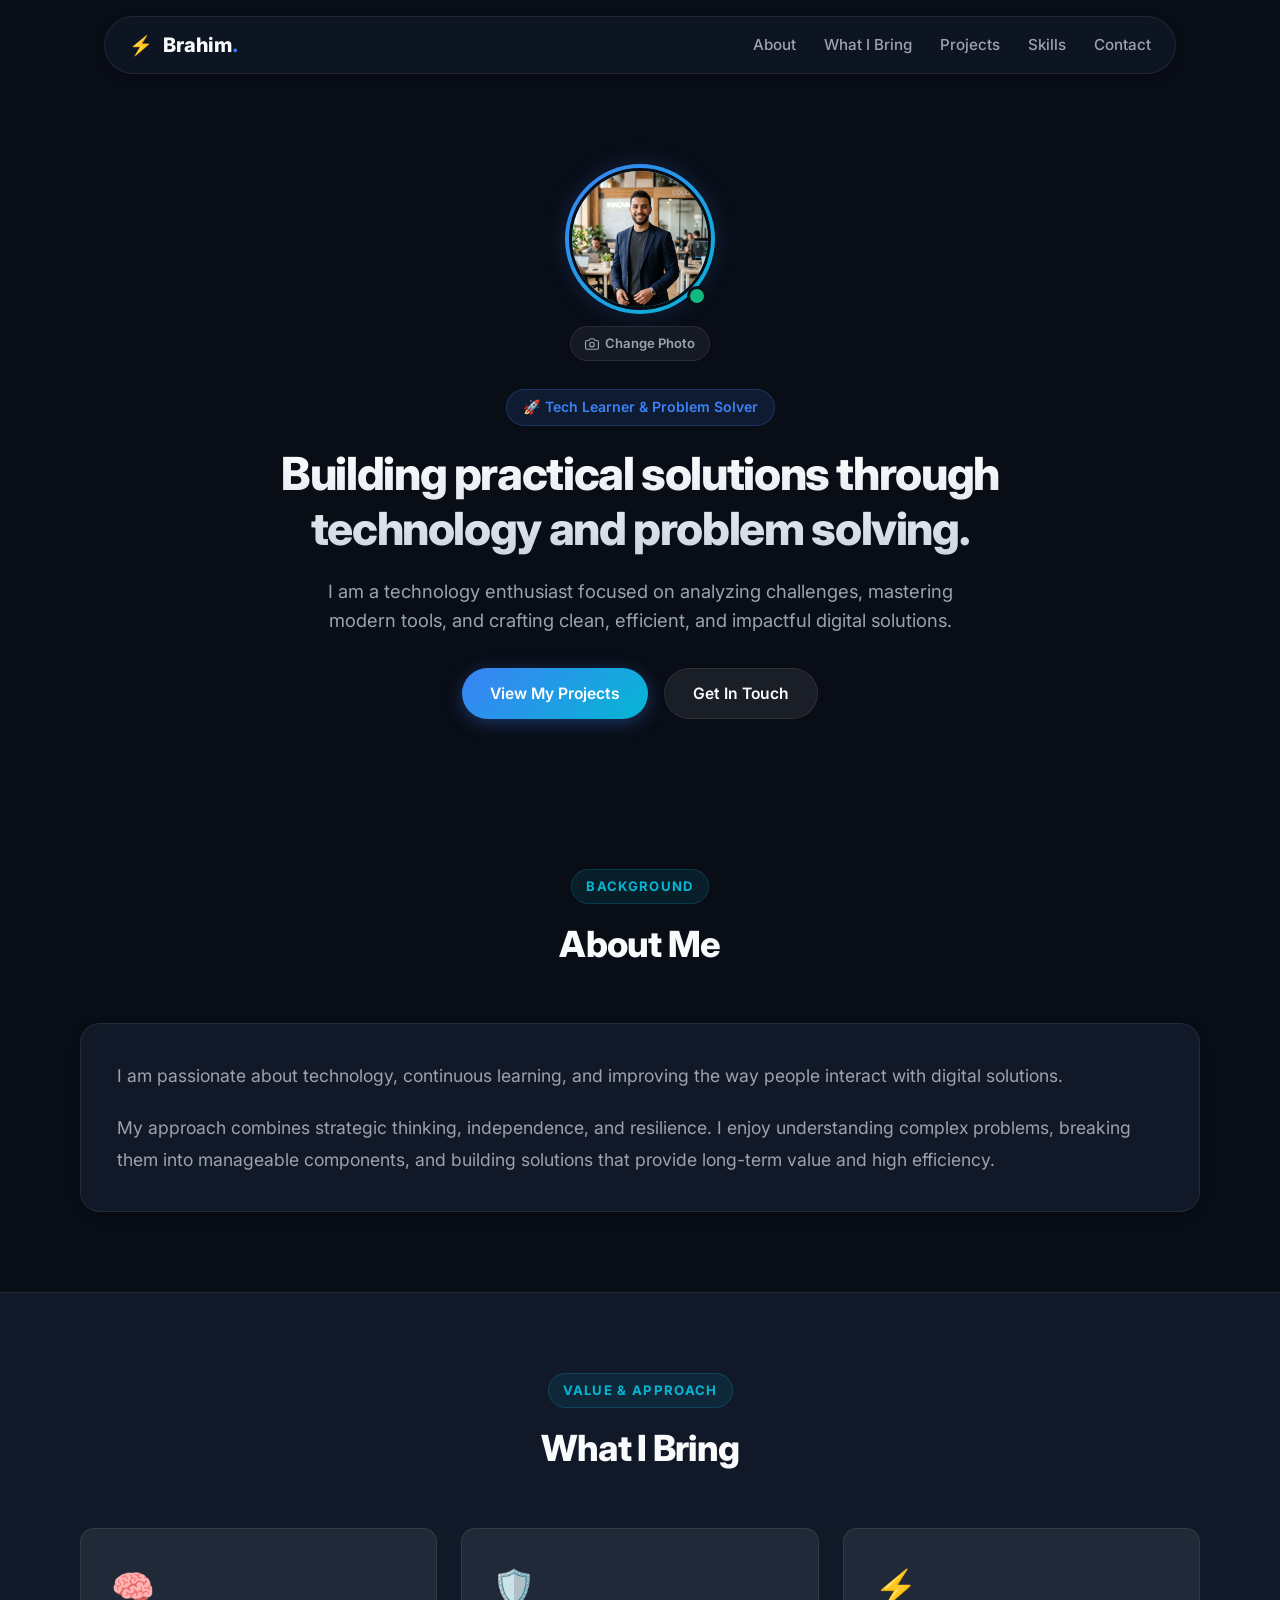
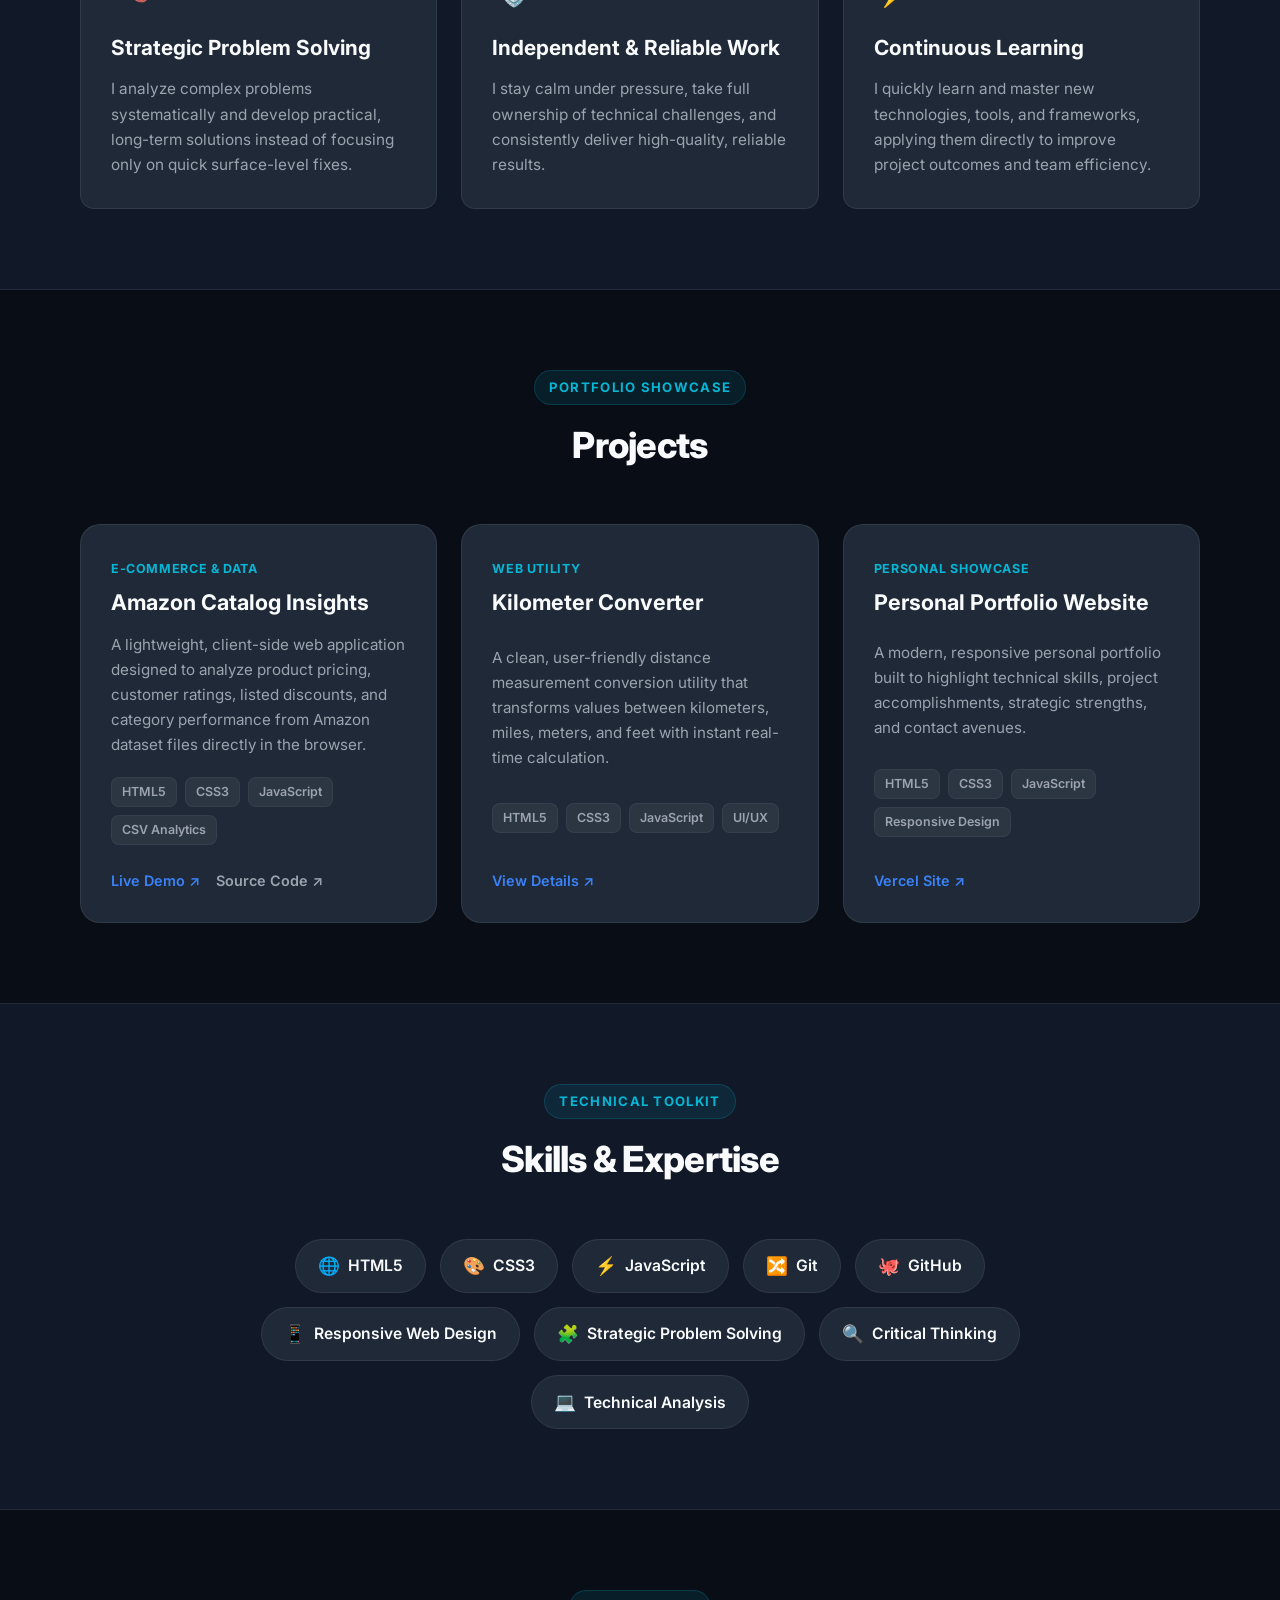
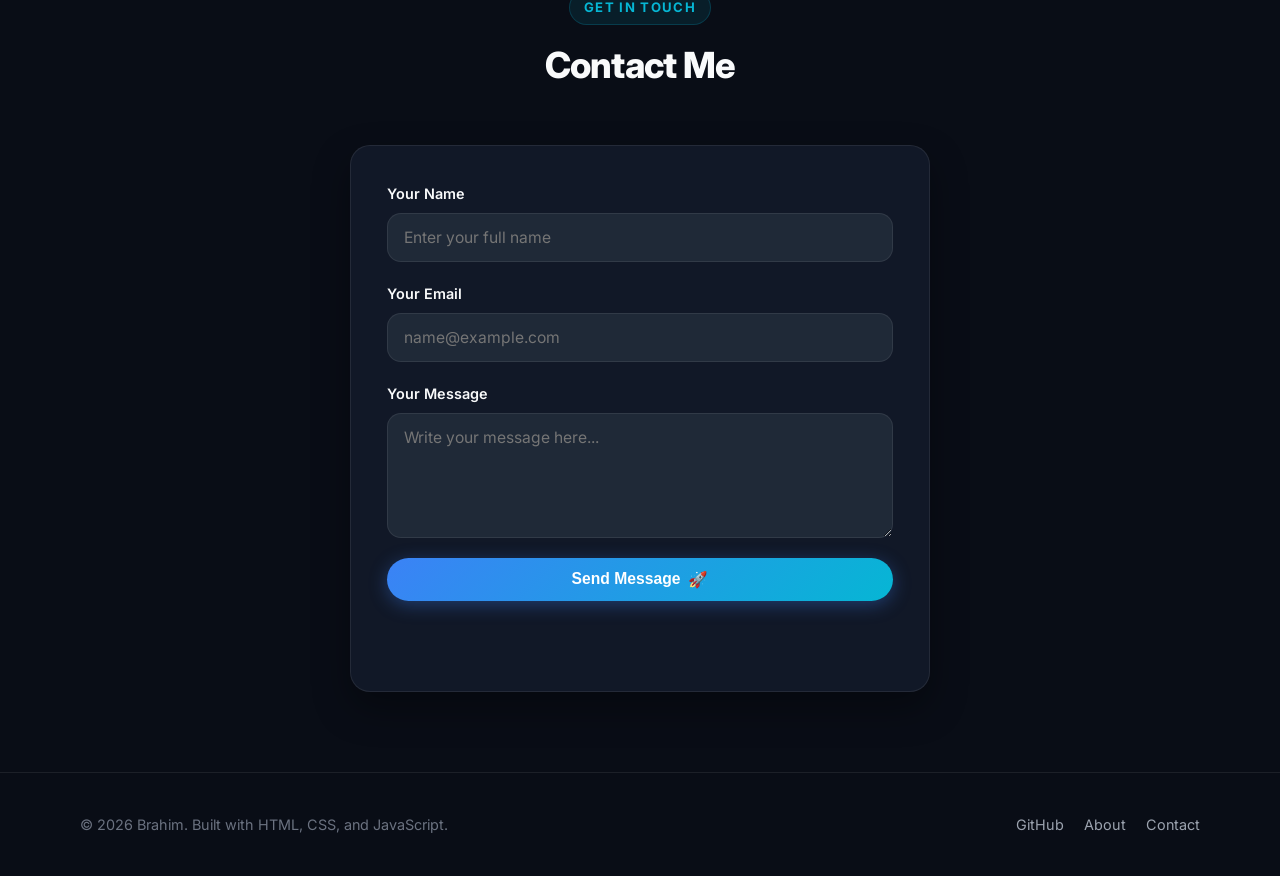
==== commit b56a526d: "style: remove GitHub button pill from header navbar" ====
--- a/index.html
+++ b/index.html
@@ -25,15 +25,6 @@
         <a href="#skills" class="nav-link">Skills</a>
         <a href="#contact" class="nav-link">Contact</a>
       </nav>
-
-      <div class="nav-actions">
-        <a href="https://github.com/BMbuild/MVP-E-Commerce-Role" target="_blank" rel="noreferrer" class="github-btn">
-          <svg width="20" height="20" viewBox="0 0 24 24" fill="currentColor">
-            <path d="M12 0C5.37 0 0 5.37 0 12c0 5.31 3.435 9.795 8.205 11.385.6.105.825-.255.825-.57 0-.285-.015-1.23-.015-2.235-3.015.555-3.795-.735-4.035-1.41-.135-.345-.72-1.41-1.23-1.695-.42-.225-1.02-.78-.015-.795.945-.015 1.62.87 1.845 1.23 1.08 1.815 2.805 1.305 3.495.99.105-.78.42-1.305.765-1.605-2.67-.3-5.46-1.335-5.46-5.925 0-1.305.465-2.385 1.23-3.225-.12-.3-.54-1.53.12-3.18 0 0 1.005-.315 3.3 1.23.96-.27 1.98-.405 3-.405s2.04.135 3 .405c2.295-1.56 3.3-1.23 3.3-1.23.66 1.65.24 2.88.12 3.18.765.84 1.23 1.905 1.23 3.225 0 4.605-2.805 5.625-5.475 5.925.435.375.81 1.095.81 2.22 0 1.605-.015 2.895-.015 3.3 0 .315.225.69.825.57A12.02 12.02 0 0024 12c0-6.63-5.37-12-12-12z"/>
-          </svg>
-          <span>GitHub</span>
-        </a>
-      </div>
     </div>
   </header>
 
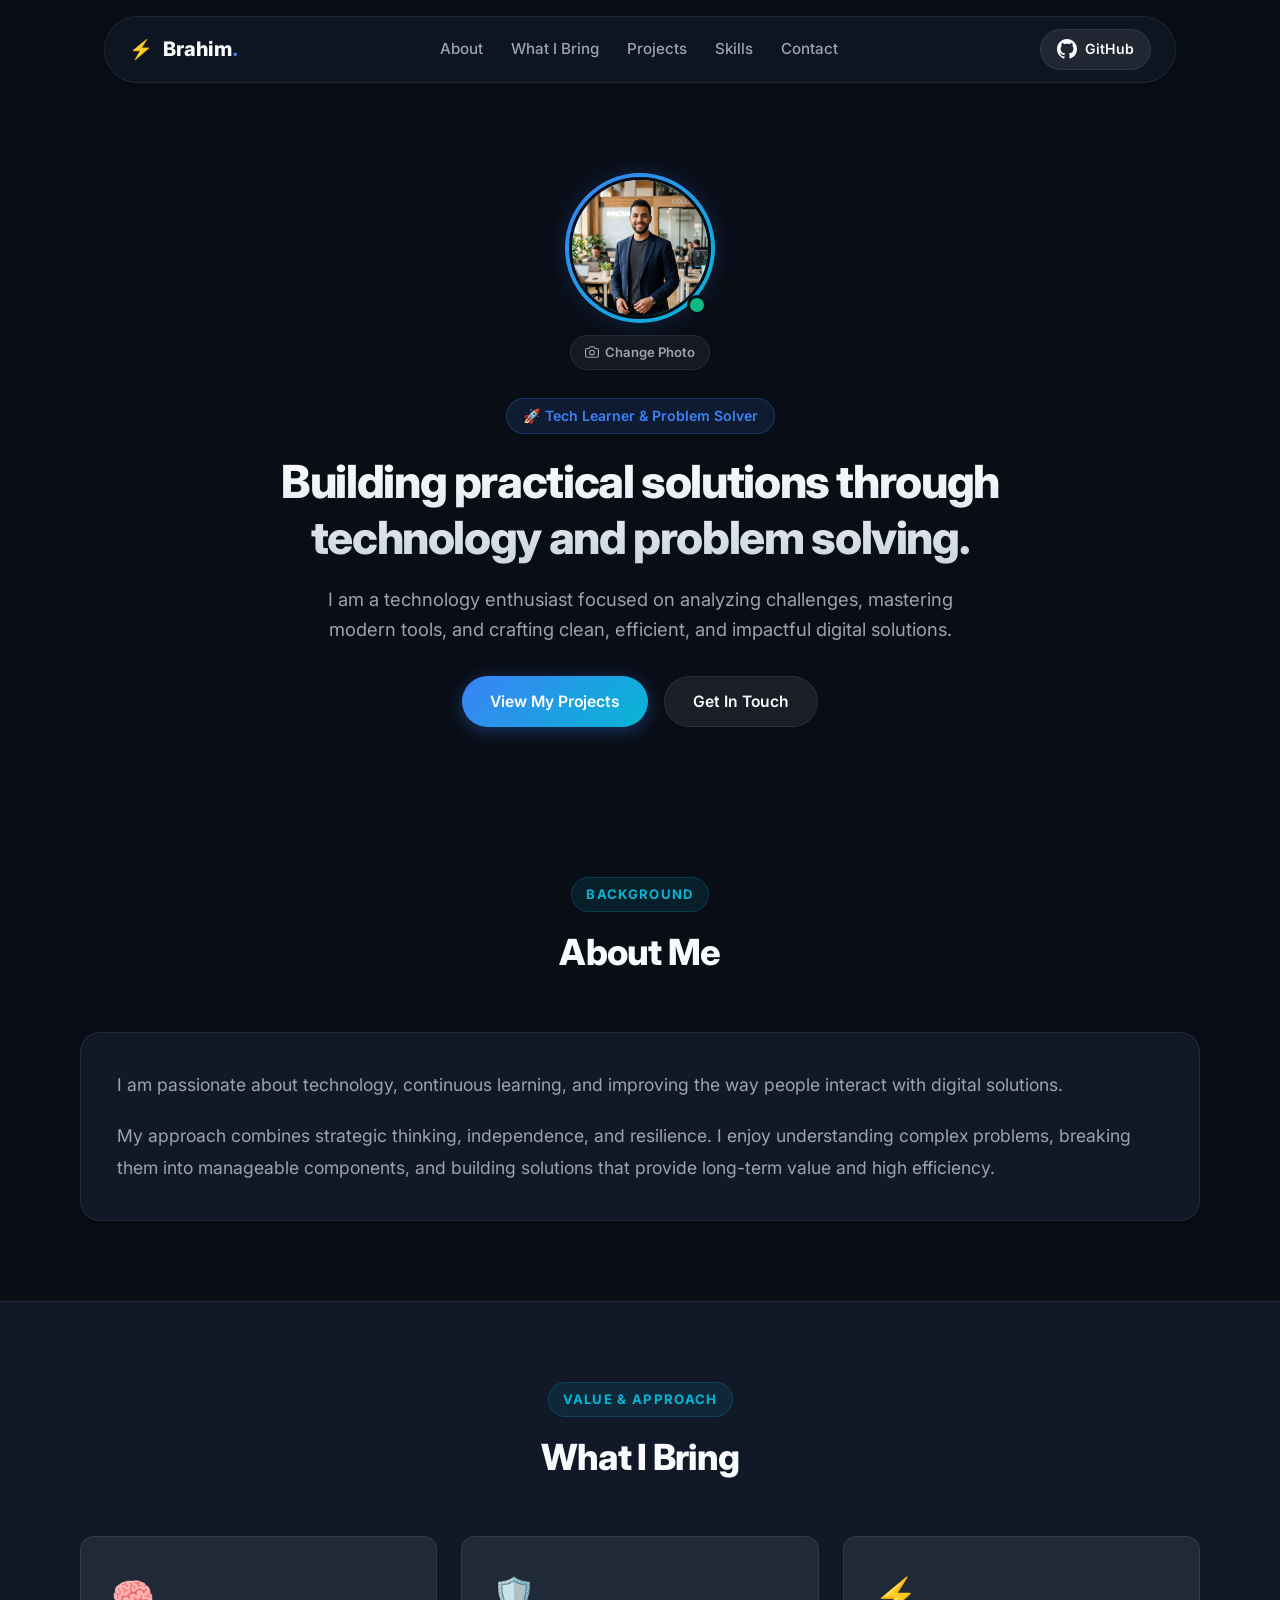
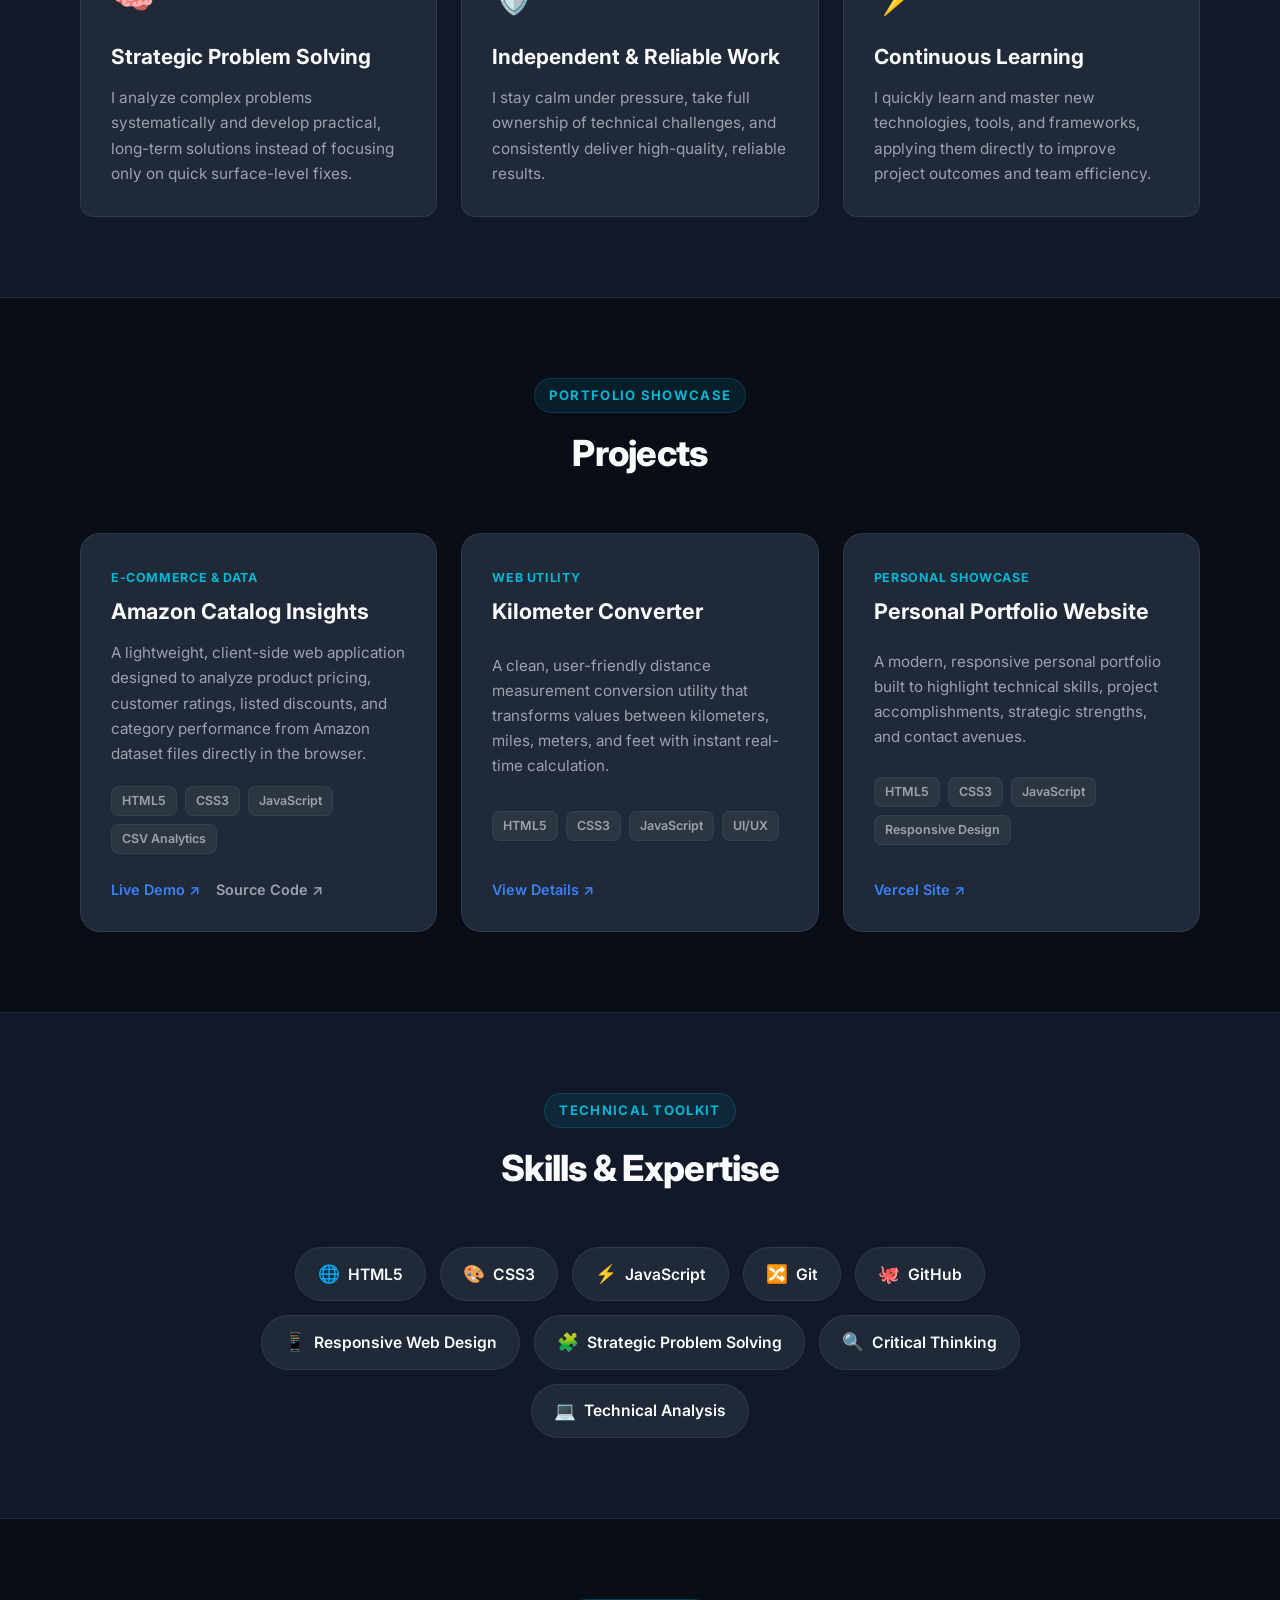
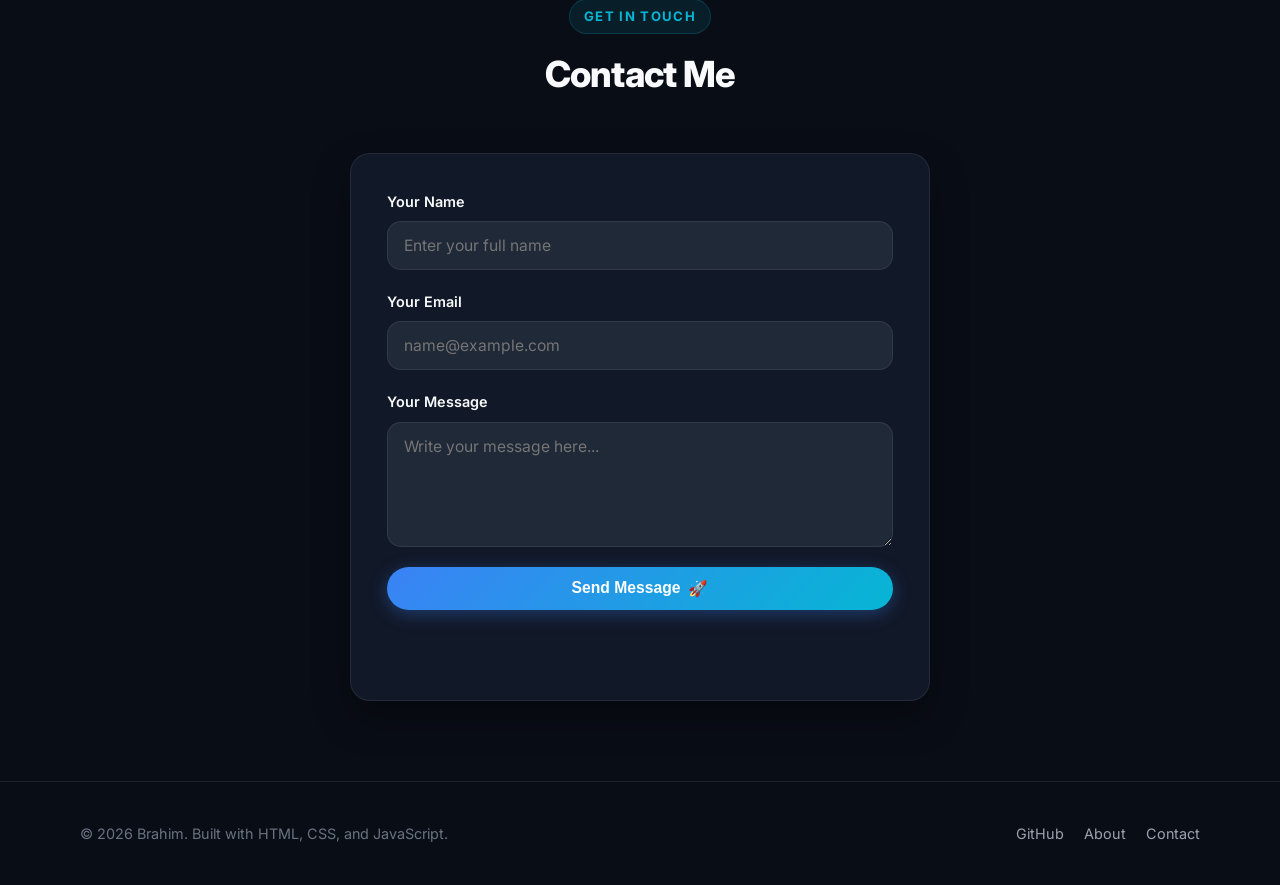
==== commit 4770314d: "Revert "style: remove GitHub button pill from header navbar" This reverts commit b56a526dd4545fb5646" ====
--- a/index.html
+++ b/index.html
@@ -25,6 +25,15 @@
         <a href="#skills" class="nav-link">Skills</a>
         <a href="#contact" class="nav-link">Contact</a>
       </nav>
+
+      <div class="nav-actions">
+        <a href="https://github.com/BMbuild/MVP-E-Commerce-Role" target="_blank" rel="noreferrer" class="github-btn">
+          <svg width="20" height="20" viewBox="0 0 24 24" fill="currentColor">
+            <path d="M12 0C5.37 0 0 5.37 0 12c0 5.31 3.435 9.795 8.205 11.385.6.105.825-.255.825-.57 0-.285-.015-1.23-.015-2.235-3.015.555-3.795-.735-4.035-1.41-.135-.345-.72-1.41-1.23-1.695-.42-.225-1.02-.78-.015-.795.945-.015 1.62.87 1.845 1.23 1.08 1.815 2.805 1.305 3.495.99.105-.78.42-1.305.765-1.605-2.67-.3-5.46-1.335-5.46-5.925 0-1.305.465-2.385 1.23-3.225-.12-.3-.54-1.53.12-3.18 0 0 1.005-.315 3.3 1.23.96-.27 1.98-.405 3-.405s2.04.135 3 .405c2.295-1.56 3.3-1.23 3.3-1.23.66 1.65.24 2.88.12 3.18.765.84 1.23 1.905 1.23 3.225 0 4.605-2.805 5.625-5.475 5.925.435.375.81 1.095.81 2.22 0 1.605-.015 2.895-.015 3.3 0 .315.225.69.825.57A12.02 12.02 0 0024 12c0-6.63-5.37-12-12-12z"/>
+          </svg>
+          <span>GitHub</span>
+        </a>
+      </div>
     </div>
   </header>
 
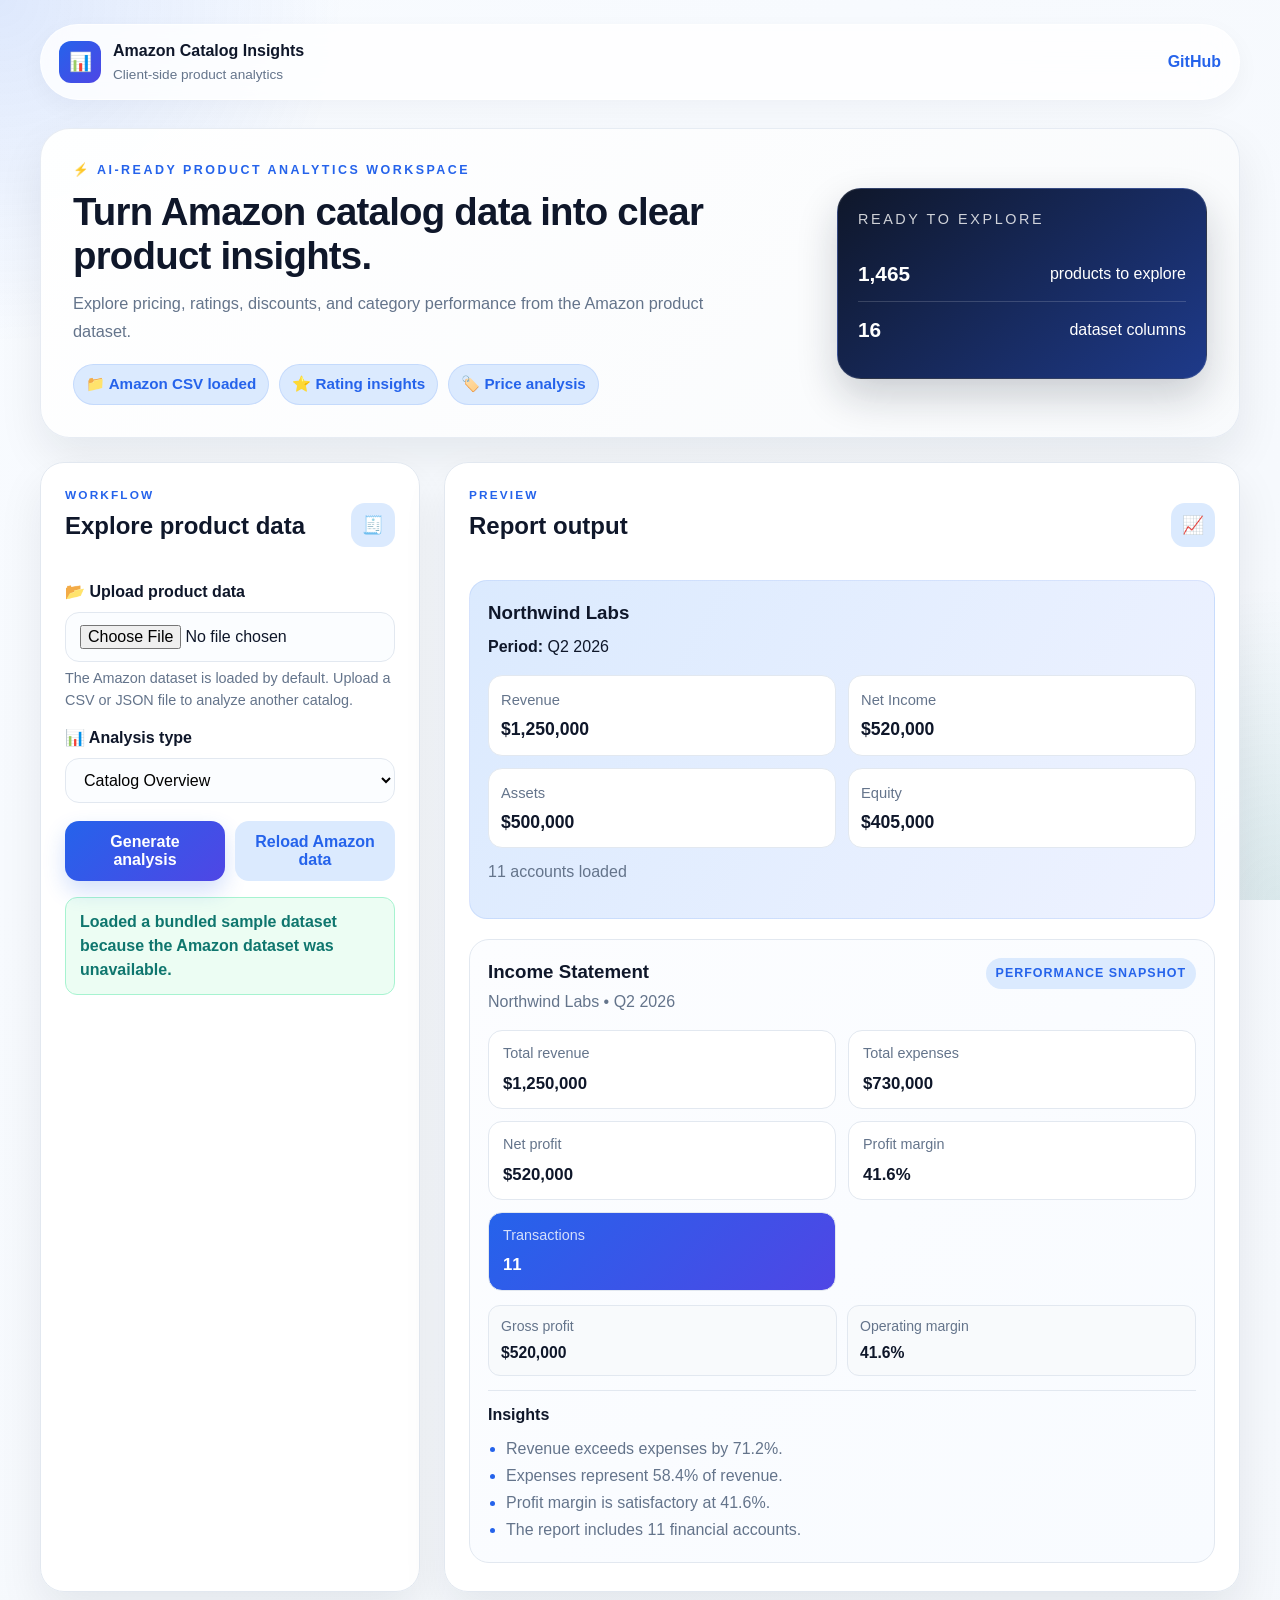
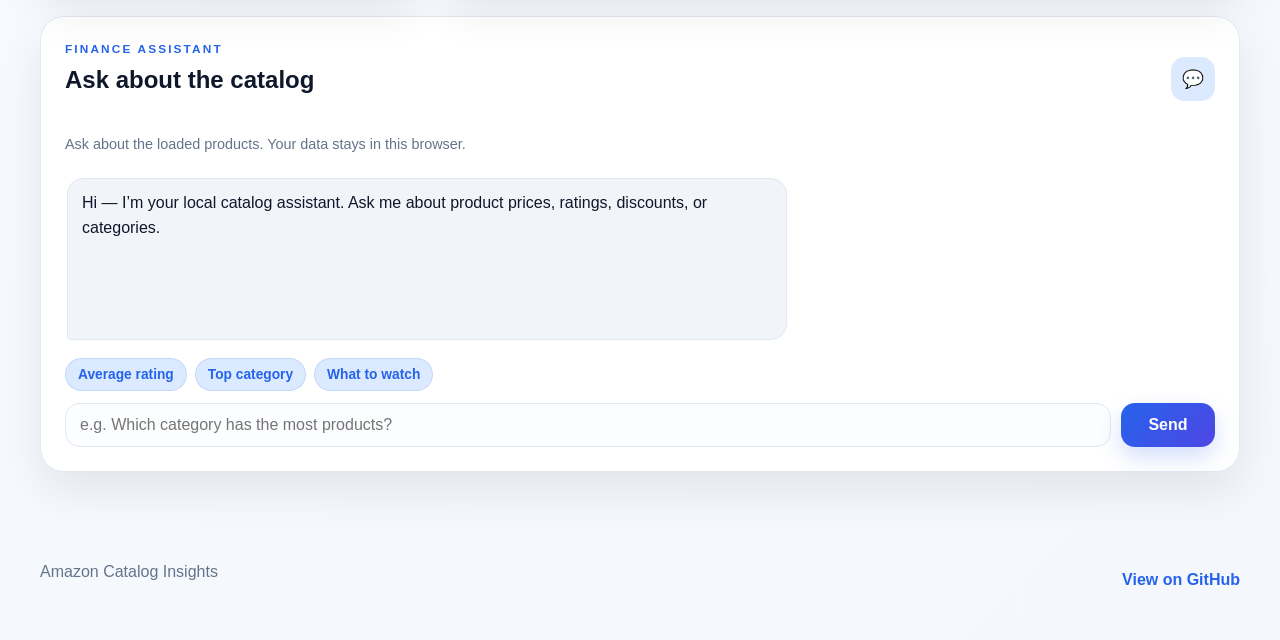
==== commit e305f4c0: "Restore Amazon Catalog Insights files from commit d762ecf" ====
--- a/index.html
+++ b/index.html
@@ -1,283 +1,123 @@
 <!DOCTYPE html>
 <html lang="en">
-<head>
-  <meta charset="UTF-8" />
-  <meta name="viewport" content="width=device-width, initial-scale=1.0" />
-  <title>Brahim | Portfolio</title>
-  <link rel="stylesheet" href="style.css" />
-  <link rel="preconnect" href="https://fonts.googleapis.com" />
-  <link rel="preconnect" href="https://fonts.gstatic.com" crossorigin />
-  <link href="https://fonts.googleapis.com/css2?family=Inter:wght@300;400;500;600;700;800&display=swap" rel="stylesheet" />
-</head>
-<body>
-  <!-- Header / Navigation -->
-  <header class="navbar">
-    <div class="nav-container">
-      <a href="#" class="brand">
-        <span class="brand-icon">⚡</span>
-        <span class="brand-name">Brahim<span class="accent-dot">.</span></span>
-      </a>
-
-      <nav class="nav-menu">
-        <a href="#about" class="nav-link">About</a>
-        <a href="#strengths" class="nav-link">What I Bring</a>
-        <a href="#projects" class="nav-link">Projects</a>
-        <a href="#skills" class="nav-link">Skills</a>
-        <a href="#contact" class="nav-link">Contact</a>
+  <head>
+    <meta charset="UTF-8" />
+    <meta name="viewport" content="width=device-width, initial-scale=1.0" />
+    <title>Amazon Catalog Insights</title>
+    <link rel="stylesheet" href="style.css" />
+  </head>
+  <body>
+    <div class="page-bg" aria-hidden="true"></div>
+    <div class="app-shell">
+      <nav class="top-nav" aria-label="Primary">
+        <div class="brand-block">
+          <div class="brand-icon">📊</div>
+          <div>
+            <p class="brand-name">Amazon Catalog Insights</p>
+            <p class="brand-subtitle">Client-side product analytics</p>
+          </div>
+        </div>
+        <a class="nav-link" href="https://github.com" target="_blank" rel="noreferrer" aria-label="Visit FinanceReport AI on GitHub">GitHub</a>
       </nav>
 
-      <div class="nav-actions">
-        <a href="https://github.com/BMbuild/MVP-E-Commerce-Role" target="_blank" rel="noreferrer" class="github-btn">
-          <svg width="20" height="20" viewBox="0 0 24 24" fill="currentColor">
-            <path d="M12 0C5.37 0 0 5.37 0 12c0 5.31 3.435 9.795 8.205 11.385.6.105.825-.255.825-.57 0-.285-.015-1.23-.015-2.235-3.015.555-3.795-.735-4.035-1.41-.135-.345-.72-1.41-1.23-1.695-.42-.225-1.02-.78-.015-.795.945-.015 1.62.87 1.845 1.23 1.08 1.815 2.805 1.305 3.495.99.105-.78.42-1.305.765-1.605-2.67-.3-5.46-1.335-5.46-5.925 0-1.305.465-2.385 1.23-3.225-.12-.3-.54-1.53.12-3.18 0 0 1.005-.315 3.3 1.23.96-.27 1.98-.405 3-.405s2.04.135 3 .405c2.295-1.56 3.3-1.23 3.3-1.23.66 1.65.24 2.88.12 3.18.765.84 1.23 1.905 1.23 3.225 0 4.605-2.805 5.625-5.475 5.925.435.375.81 1.095.81 2.22 0 1.605-.015 2.895-.015 3.3 0 .315.225.69.825.57A12.02 12.02 0 0024 12c0-6.63-5.37-12-12-12z"/>
-          </svg>
-          <span>GitHub</span>
-        </a>
-      </div>
-    </div>
-  </header>
-
-  <main>
-    <!-- Hero Section -->
-    <section class="hero">
-      <div class="hero-container">
-        <div class="hero-avatar-wrapper">
-          <div class="avatar-ring">
-            <img id="profileImage" src="profile.jpg" alt="Brahim - Professional Profile Photo" class="hero-avatar" />
-            <span class="status-badge" title="Available for technology opportunities"></span>
-          </div>
-          <div class="upload-photo-control">
-            <label for="photoInput" class="upload-btn">
-              <svg width="14" height="14" viewBox="0 0 24 24" fill="none" stroke="currentColor" stroke-width="2" stroke-linecap="round" stroke-linejoin="round">
-                <path d="M23 19a2 2 0 0 1-2 2H3a2 2 0 0 1-2-2V8a2 2 0 0 1 2-2h4l2-3h6l2 3h4a2 2 0 0 1 2 2z"></path>
-                <circle cx="12" cy="13" r="4"></circle>
-              </svg>
-              <span>Change Photo</span>
-            </label>
-            <input type="file" id="photoInput" accept="image/*" class="sr-only" />
+      <header class="hero">
+        <div class="hero-copy">
+          <p class="eyebrow">⚡ AI-ready product analytics workspace</p>
+          <h1>Turn Amazon catalog data into clear product insights.</h1>
+          <p class="subtitle">
+            Explore pricing, ratings, discounts, and category performance from the Amazon product dataset.
+          </p>
+          <div class="hero-pills" aria-label="Key highlights">
+            <span>📁 Amazon CSV loaded</span>
+            <span>⭐ Rating insights</span>
+            <span>🏷️ Price analysis</span>
           </div>
         </div>
-
-        <div class="hero-text">
-          <div class="badge-pill">🚀 Tech Learner & Problem Solver</div>
-          <h1>Building practical solutions through technology and problem solving.</h1>
-          <p class="hero-description">
-            I am a technology enthusiast focused on analyzing challenges, mastering modern tools, and crafting clean, efficient, and impactful digital solutions.
-          </p>
-
-          <div class="hero-cta">
-            <a href="#projects" class="btn btn-primary">View My Projects</a>
-            <a href="#contact" class="btn btn-secondary">Get In Touch</a>
+        <div class="hero-card">
+          <p class="hero-card-title">Ready to explore</p>
+          <div class="hero-card-metric">
+            <strong>1,465</strong>
+            <span>products to explore</span>
+          </div>
+          <div class="hero-card-metric">
+            <strong>16</strong>
+            <span>dataset columns</span>
           </div>
         </div>
-      </div>
-    </section>
+      </header>
 
-    <!-- About Me Section -->
-    <section id="about" class="section">
-      <div class="section-container">
-        <div class="section-header">
-          <span class="section-tag">Background</span>
-          <h2>About Me</h2>
-        </div>
-        <div class="about-card">
-          <p>
-            I am passionate about technology, continuous learning, and improving the way people interact with digital solutions.
-          </p>
-          <p>
-            My approach combines strategic thinking, independence, and resilience. I enjoy understanding complex problems, breaking them into manageable components, and building solutions that provide long-term value and high efficiency.
-          </p>
-        </div>
-      </div>
-    </section>
-
-    <!-- What I Bring Section -->
-    <section id="strengths" class="section bg-surface">
-      <div class="section-container">
-        <div class="section-header">
-          <span class="section-tag">Value & Approach</span>
-          <h2>What I Bring</h2>
-        </div>
-
-        <div class="grid grid-3">
-          <div class="feature-card">
-            <div class="card-icon">🧠</div>
-            <h3>Strategic Problem Solving</h3>
-            <p>
-              I analyze complex problems systematically and develop practical, long-term solutions instead of focusing only on quick surface-level fixes.
-            </p>
+      <main class="content-grid">
+        <section class="panel control-panel">
+          <div class="panel-heading">
+            <div>
+              <p class="panel-kicker">Workflow</p>
+          <h2>Explore product data</h2>
+            </div>
+            <div class="panel-icon">🧾</div>
           </div>
 
-          <div class="feature-card">
-            <div class="card-icon">🛡️</div>
-            <h3>Independent & Reliable Work</h3>
-            <p>
-              I stay calm under pressure, take full ownership of technical challenges, and consistently deliver high-quality, reliable results.
-            </p>
+          <label class="field-label" for="uploadData">📂 Upload product data</label>
+          <input id="uploadData" type="file" accept=".json,.csv" aria-describedby="statusMessage" />
+          <p class="helper-text">The Amazon dataset is loaded by default. Upload a CSV or JSON file to analyze another catalog.</p>
+
+          <label class="field-label" for="reportType">📊 Analysis type</label>
+          <select id="reportType">
+            <option value="income">Catalog Overview</option>
+            <option value="balance">Category Analysis</option>
+            <option value="cashflow">Customer Sentiment</option>
+          </select>
+
+          <div class="button-row">
+            <button id="generateReport" class="primary-btn" type="button">Generate analysis</button>
+            <button id="loadSample" class="secondary-btn" type="button">Reload Amazon data</button>
           </div>
 
-          <div class="feature-card">
-            <div class="card-icon">⚡</div>
-            <h3>Continuous Learning</h3>
-            <p>
-              I quickly learn and master new technologies, tools, and frameworks, applying them directly to improve project outcomes and team efficiency.
-            </p>
+          <div id="statusMessage" class="status-message success" role="status" aria-live="polite">
+            Ready to analyze the Amazon catalog.
           </div>
+        </section>
+
+        <section class="panel results-panel">
+          <div class="panel-heading">
+            <div>
+              <p class="panel-kicker">Preview</p>
+              <h2>Report output</h2>
+            </div>
+            <div class="panel-icon">📈</div>
+          </div>
+          <div id="dataSummary" class="summary-card"></div>
+          <div id="reportOutput" class="report-output"></div>
+        </section>
+      </main>
+
+      <section class="panel chat-panel" aria-labelledby="chatTitle">
+        <div class="panel-heading">
+          <div>
+            <p class="panel-kicker">Finance assistant</p>
+            <h2 id="chatTitle">Ask about the catalog</h2>
+          </div>
+          <div class="panel-icon" aria-hidden="true">💬</div>
         </div>
-      </div>
-    </section>
+        <p class="helper-text">Ask about the loaded products. Your data stays in this browser.</p>
+        <div id="chatMessages" class="chat-messages" role="log" aria-live="polite" aria-label="Finance assistant conversation"></div>
+        <div class="suggestion-row" aria-label="Suggested questions">
+          <button class="suggestion-btn" type="button" data-question="What is the average rating?">Average rating</button>
+          <button class="suggestion-btn" type="button" data-question="Which category has the most products?">Top category</button>
+          <button class="suggestion-btn" type="button" data-question="What should I watch?">What to watch</button>
+        </div>
+        <form id="chatForm" class="chat-form">
+          <label class="sr-only" for="chatInput">Ask a financial question</label>
+          <input id="chatInput" type="text" maxlength="300" placeholder="e.g. Which category has the most products?" autocomplete="off" />
+          <button class="primary-btn chat-send" type="submit">Send</button>
+        </form>
+      </section>
+    </div>
 
-    <!-- Projects Section -->
-    <section id="projects" class="section">
-      <div class="section-container">
-        <div class="section-header">
-          <span class="section-tag">Portfolio Showcase</span>
-          <h2>Projects</h2>
-        </div>
+    <footer class="site-footer">
+      <p>Amazon Catalog Insights</p>
+      <a href="https://github.com/BMbuild/MVP-E-Commerce-Role" target="_blank" rel="noreferrer" aria-label="View project repository on GitHub">View on GitHub</a>
+    </footer>
 
-        <div class="grid grid-3">
-          <!-- Project 1 -->
-          <div class="project-card">
-            <div class="project-header">
-              <span class="project-type">E-Commerce & Data</span>
-              <h3>Amazon Catalog Insights</h3>
-            </div>
-            <p class="project-description">
-              A lightweight, client-side web application designed to analyze product pricing, customer ratings, listed discounts, and category performance from Amazon dataset files directly in the browser.
-            </p>
-            <div class="tech-tags">
-              <span>HTML5</span>
-              <span>CSS3</span>
-              <span>JavaScript</span>
-              <span>CSV Analytics</span>
-            </div>
-            <div class="project-links">
-              <a href="https://bmbuild.github.io/MVP-E-Commerce-Role/" target="_blank" rel="noreferrer" class="project-link">
-                <span>Live Demo</span> ↗
-              </a>
-              <a href="https://github.com/BMbuild/MVP-E-Commerce-Role" target="_blank" rel="noreferrer" class="project-link secondary">
-                <span>Source Code</span> ↗
-              </a>
-            </div>
-          </div>
-
-          <!-- Project 2 -->
-          <div class="project-card">
-            <div class="project-header">
-              <span class="project-type">Web Utility</span>
-              <h3>Kilometer Converter</h3>
-            </div>
-            <p class="project-description">
-              A clean, user-friendly distance measurement conversion utility that transforms values between kilometers, miles, meters, and feet with instant real-time calculation.
-            </p>
-            <div class="tech-tags">
-              <span>HTML5</span>
-              <span>CSS3</span>
-              <span>JavaScript</span>
-              <span>UI/UX</span>
-            </div>
-            <div class="project-links">
-              <a href="#contact" class="project-link">
-                <span>View Details</span> ↗
-              </a>
-            </div>
-          </div>
-
-          <!-- Project 3 -->
-          <div class="project-card">
-            <div class="project-header">
-              <span class="project-type">Personal Showcase</span>
-              <h3>Personal Portfolio Website</h3>
-            </div>
-            <p class="project-description">
-              A modern, responsive personal portfolio built to highlight technical skills, project accomplishments, strategic strengths, and contact avenues.
-            </p>
-            <div class="tech-tags">
-              <span>HTML5</span>
-              <span>CSS3</span>
-              <span>JavaScript</span>
-              <span>Responsive Design</span>
-            </div>
-            <div class="project-links">
-              <a href="https://digital-lab-kappa.vercel.app/" target="_blank" rel="noreferrer" class="project-link">
-                <span>Vercel Site</span> ↗
-              </a>
-            </div>
-          </div>
-        </div>
-      </div>
-    </section>
-
-    <!-- Skills Section -->
-    <section id="skills" class="section bg-surface">
-      <div class="section-container">
-        <div class="section-header">
-          <span class="section-tag">Technical Toolkit</span>
-          <h2>Skills & Expertise</h2>
-        </div>
-
-        <div class="skills-grid">
-          <div class="skill-badge"><span class="skill-icon">🌐</span> HTML5</div>
-          <div class="skill-badge"><span class="skill-icon">🎨</span> CSS3</div>
-          <div class="skill-badge"><span class="skill-icon">⚡</span> JavaScript</div>
-          <div class="skill-badge"><span class="skill-icon">🔀</span> Git</div>
-          <div class="skill-badge"><span class="skill-icon">🐙</span> GitHub</div>
-          <div class="skill-badge"><span class="skill-icon">📱</span> Responsive Web Design</div>
-          <div class="skill-badge"><span class="skill-icon">🧩</span> Strategic Problem Solving</div>
-          <div class="skill-badge"><span class="skill-icon">🔍</span> Critical Thinking</div>
-          <div class="skill-badge"><span class="skill-icon">💻</span> Technical Analysis</div>
-        </div>
-      </div>
-    </section>
-
-    <!-- Contact Section -->
-    <section id="contact" class="section">
-      <div class="section-container">
-        <div class="section-header">
-          <span class="section-tag">Get In Touch</span>
-          <h2>Contact Me</h2>
-        </div>
-
-        <div class="contact-wrapper">
-          <form id="contactForm" class="contact-form">
-            <div class="form-group">
-              <label for="contactName">Your Name</label>
-              <input type="text" id="contactName" placeholder="Enter your full name" required />
-            </div>
-
-            <div class="form-group">
-              <label for="contactEmail">Your Email</label>
-              <input type="email" id="contactEmail" placeholder="name@example.com" required />
-            </div>
-
-            <div class="form-group">
-              <label for="contactMessage">Your Message</label>
-              <textarea id="contactMessage" rows="5" placeholder="Write your message here..." required></textarea>
-            </div>
-
-            <button type="submit" class="btn btn-primary btn-full">
-              <span>Send Message</span> 🚀
-            </button>
-
-            <div id="contactStatus" class="contact-status" role="status" aria-live="polite"></div>
-          </form>
-        </div>
-      </div>
-    </section>
-  </main>
-
-  <!-- Footer -->
-  <footer class="footer">
-    <div class="footer-container">
-      <p>© 2026 Brahim. Built with HTML, CSS, and JavaScript.</p>
-      <div class="footer-links">
-        <a href="https://github.com/BMbuild/MVP-E-Commerce-Role" target="_blank" rel="noreferrer">GitHub</a>
-        <a href="#about">About</a>
-        <a href="#contact">Contact</a>
-      </div>
-    </div>
-  </footer>
-
-  <script src="script.js"></script>
-</body>
+    <script src="script.js"></script>
+  </body>
 </html>
--- a/style.css
+++ b/style.css
@@ -1,52 +1,571 @@
 :root {
-  color-scheme: dark;
-  --bg-dark: #090d16;
-  --bg-surface: #111827;
-  --bg-card: #1f2937;
-  --bg-card-hover: #2d3748;
-  --border-color: rgba(255, 255, 255, 0.08);
-  --border-glow: rgba(59, 130, 246, 0.3);
-  
-  --text-main: #f9fafb;
-  --text-muted: #9ca3af;
-  --text-subtle: #6b7280;
-  
-  --accent-primary: #3b82f6;
-  --accent-secondary: #06b6d4;
-  --accent-gradient: linear-gradient(135deg, #3b82f6 0%, #06b6d4 100%);
-  --accent-glow: rgba(59, 130, 246, 0.25);
-  
-  --radius-sm: 8px;
-  --radius-md: 14px;
-  --radius-lg: 20px;
-  --radius-full: 9999px;
-  
-  --shadow-sm: 0 4px 12px rgba(0, 0, 0, 0.15);
-  --shadow-lg: 0 16px 36px rgba(0, 0, 0, 0.35);
-  --shadow-glow: 0 0 25px rgba(59, 130, 246, 0.2);
-
-  --font-family: 'Inter', -apple-system, BlinkMacSystemFont, sans-serif;
+  color-scheme: light;
+  --bg: #f4f7fb;
+  --panel: #ffffff;
+  --text: #0f172a;
+  --muted: #64748b;
+  --accent: #2563eb;
+  --accent-soft: #dbeafe;
+  --border: #e2e8f0;
+  --success: #0f766e;
+  --danger: #b42318;
+  --shadow: 0 20px 45px rgba(15, 23, 42, 0.08);
 }
 
 * {
   box-sizing: border-box;
+}
+
+body {
   margin: 0;
-  padding: 0;
-}
-
-html {
-  scroll-behavior: smooth;
-}
-
-body {
-  font-family: var(--font-family);
-  background-color: var(--bg-dark);
-  color: var(--text-main);
-  line-height: 1.6;
-  overflow-x: hidden;
-}
-
-/* Utilities */
+  font-family: Inter, "Segoe UI", Roboto, Arial, sans-serif;
+  background: linear-gradient(135deg, #f8fbff 0%, #f4f7fb 100%);
+  color: var(--text);
+  min-height: 100vh;
+  line-height: 1.5;
+}
+
+.page-bg {
+  position: fixed;
+  inset: 0;
+  background:
+    radial-gradient(circle at top left, rgba(37, 99, 235, 0.12), transparent 22%),
+    radial-gradient(circle at bottom right, rgba(15, 118, 110, 0.12), transparent 20%);
+  pointer-events: none;
+  z-index: -1;
+}
+
+.app-shell {
+  max-width: 1240px;
+  margin: 0 auto;
+  padding: 24px 20px 48px;
+}
+
+.top-nav {
+  display: flex;
+  justify-content: space-between;
+  align-items: center;
+  padding: 14px 18px;
+  border: 1px solid rgba(255, 255, 255, 0.7);
+  background: rgba(255, 255, 255, 0.8);
+  backdrop-filter: blur(16px);
+  border-radius: 999px;
+  box-shadow: 0 8px 24px rgba(15, 23, 42, 0.04);
+  margin-bottom: 28px;
+}
+
+.brand-block {
+  display: flex;
+  align-items: center;
+  gap: 12px;
+}
+
+.brand-icon {
+  display: grid;
+  place-items: center;
+  width: 42px;
+  height: 42px;
+  border-radius: 12px;
+  background: linear-gradient(135deg, var(--accent), #4f46e5);
+  color: white;
+  font-size: 1.15rem;
+}
+
+.brand-name {
+  margin: 0;
+  font-weight: 700;
+}
+
+.brand-subtitle {
+  margin: 2px 0 0;
+  font-size: 0.85rem;
+  color: var(--muted);
+}
+
+.nav-link {
+  color: var(--accent);
+  text-decoration: none;
+  font-weight: 600;
+}
+
+.hero {
+  display: grid;
+  grid-template-columns: 1.6fr 0.8fr;
+  gap: 24px;
+  align-items: center;
+  padding: 32px;
+  margin-bottom: 24px;
+  border: 1px solid rgba(226, 232, 240, 0.8);
+  border-radius: 30px;
+  background: linear-gradient(135deg, rgba(255,255,255,0.95), rgba(248,250,252,0.95));
+  box-shadow: var(--shadow);
+}
+
+.eyebrow {
+  margin: 0 0 10px;
+  text-transform: uppercase;
+  letter-spacing: 0.2em;
+  font-size: 0.78rem;
+  color: var(--accent);
+  font-weight: 700;
+}
+
+h1,
+h2,
+h3,
+p {
+  margin-top: 0;
+}
+
+.hero h1 {
+  font-size: clamp(1.8rem, 3vw, 2.7rem);
+  line-height: 1.15;
+  margin-bottom: 12px;
+  letter-spacing: -0.02em;
+}
+
+.subtitle {
+  color: var(--muted);
+  max-width: 680px;
+  font-size: 1.02rem;
+  line-height: 1.7;
+}
+
+.hero-pills {
+  display: flex;
+  flex-wrap: wrap;
+  gap: 10px;
+  margin-top: 18px;
+}
+
+.hero-pills span {
+  padding: 8px 12px;
+  border-radius: 999px;
+  background: var(--accent-soft);
+  color: var(--accent);
+  font-size: 0.95rem;
+  font-weight: 600;
+  border: 1px solid rgba(37, 99, 235, 0.12);
+}
+
+.hero-card {
+  border-radius: 24px;
+  padding: 20px;
+  background: linear-gradient(140deg, #0f172a, #1e3a8a);
+  color: white;
+  box-shadow: 0 18px 40px rgba(15, 23, 42, 0.2);
+  border: 1px solid rgba(255, 255, 255, 0.12);
+}
+
+.hero-card-title {
+  font-size: 0.9rem;
+  text-transform: uppercase;
+  letter-spacing: 0.18em;
+  opacity: 0.8;
+  margin-bottom: 16px;
+}
+
+.hero-card-metric {
+  display: flex;
+  justify-content: space-between;
+  align-items: center;
+  padding: 12px 0;
+  border-top: 1px solid rgba(255,255,255,0.16);
+}
+
+.hero-card-metric:first-of-type {
+  border-top: none;
+}
+
+.hero-card-metric strong {
+  font-size: 1.3rem;
+}
+
+.content-grid {
+  display: grid;
+  gap: 24px;
+  grid-template-columns: minmax(320px, 380px) 1fr;
+}
+
+.panel {
+  background: rgba(255, 255, 255, 0.95);
+  border: 1px solid var(--border);
+  border-radius: 24px;
+  padding: 24px;
+  box-shadow: var(--shadow);
+  transition: transform 0.2s ease, box-shadow 0.2s ease;
+}
+
+.panel:hover {
+  transform: translateY(-2px);
+  box-shadow: 0 24px 55px rgba(15, 23, 42, 0.1);
+}
+
+.panel-heading {
+  display: flex;
+  justify-content: space-between;
+  align-items: center;
+  margin-bottom: 16px;
+}
+
+.panel-kicker {
+  margin: 0 0 4px;
+  text-transform: uppercase;
+  letter-spacing: 0.18em;
+  font-size: 0.74rem;
+  color: var(--accent);
+  font-weight: 700;
+}
+
+.panel-icon {
+  display: grid;
+  place-items: center;
+  width: 44px;
+  height: 44px;
+  border-radius: 14px;
+  background: var(--accent-soft);
+  font-size: 1.1rem;
+}
+
+.field-label {
+  display: block;
+  margin: 14px 0 8px;
+  font-weight: 600;
+}
+
+.helper-text {
+  margin: 6px 0 0;
+  color: var(--muted);
+  font-size: 0.9rem;
+  line-height: 1.5;
+}
+
+input,
+select,
+button {
+  width: 100%;
+  border-radius: 14px;
+  padding: 12px 14px;
+  font-size: 1rem;
+}
+
+input,
+select {
+  border: 1px solid var(--border);
+  background: #fbfdff;
+  transition: border-color 0.2s ease, box-shadow 0.2s ease;
+}
+
+input:focus,
+select:focus {
+  outline: none;
+  border-color: var(--accent);
+  box-shadow: 0 0 0 3px rgba(37, 99, 235, 0.16);
+}
+
+.button-row {
+  display: flex;
+  gap: 10px;
+  margin-top: 18px;
+}
+
+button {
+  cursor: pointer;
+  border: none;
+  font-weight: 700;
+  transition: transform 0.15s ease, box-shadow 0.15s ease;
+}
+
+button:hover {
+  transform: translateY(-1px);
+}
+
+button:focus-visible,
+a:focus-visible,
+input:focus-visible,
+select:focus-visible {
+  outline: 3px solid rgba(37, 99, 235, 0.24);
+  outline-offset: 2px;
+}
+
+.primary-btn {
+  background: linear-gradient(135deg, var(--accent), #4f46e5);
+  color: white;
+  box-shadow: 0 10px 22px rgba(37, 99, 235, 0.2);
+}
+
+.primary-btn:hover {
+  box-shadow: 0 14px 26px rgba(37, 99, 235, 0.24);
+}
+
+.secondary-btn {
+  background: var(--accent-soft);
+  color: var(--accent);
+}
+
+.status-message {
+  margin-top: 16px;
+  padding: 12px 14px;
+  border-radius: 12px;
+  font-weight: 600;
+  border: 1px solid transparent;
+}
+
+.status-message.success {
+  background: #ecfdf3;
+  color: var(--success);
+  border-color: #a7f3d0;
+}
+
+.status-message.error {
+  background: #fef2f2;
+  color: var(--danger);
+  border-color: #fecaca;
+}
+
+.summary-card {
+  background: linear-gradient(120deg, var(--accent-soft), #eef2ff);
+  border-radius: 18px;
+  padding: 18px;
+  margin-bottom: 16px;
+  border: 1px solid rgba(37, 99, 235, 0.1);
+}
+
+.summary-card h3 {
+  margin-bottom: 8px;
+}
+
+.metric-grid {
+  display: grid;
+  gap: 12px;
+  grid-template-columns: repeat(2, minmax(0, 1fr));
+}
+
+.metric-card {
+  background: white;
+  border-radius: 14px;
+  padding: 12px;
+  border: 1px solid var(--border);
+}
+
+.metric-card span {
+  color: var(--muted);
+  font-size: 0.92rem;
+}
+
+.metric-card strong {
+  display: block;
+  font-size: 1.1rem;
+  margin-top: 4px;
+}
+
+.report-output {
+  padding: 4px 0;
+}
+
+.report-card {
+  border: 1px solid var(--border);
+  border-radius: 20px;
+  padding: 18px;
+  background: linear-gradient(135deg, #fcfdff, #f8fbff);
+}
+
+.report-card:hover {
+  border-color: rgba(37, 99, 235, 0.18);
+}
+
+.report-card-header {
+  display: flex;
+  justify-content: space-between;
+  align-items: flex-start;
+  gap: 12px;
+  margin-bottom: 16px;
+}
+
+.report-card-header h3 {
+  margin-bottom: 4px;
+}
+
+.report-card-header p {
+  color: var(--muted);
+  margin-bottom: 0;
+}
+
+.report-tag {
+  padding: 6px 10px;
+  border-radius: 999px;
+  background: var(--accent-soft);
+  color: var(--accent);
+  font-size: 0.78rem;
+  font-weight: 700;
+  text-transform: uppercase;
+  letter-spacing: 0.08em;
+}
+
+.report-kpi-grid {
+  display: grid;
+  grid-template-columns: repeat(2, minmax(0, 1fr));
+  gap: 12px;
+  margin-bottom: 14px;
+}
+
+.kpi-card {
+  padding: 12px 14px;
+  border-radius: 14px;
+  background: white;
+  border: 1px solid var(--border);
+}
+
+.kpi-card span {
+  display: block;
+  color: var(--muted);
+  font-size: 0.9rem;
+  margin-bottom: 6px;
+}
+
+.kpi-card strong {
+  font-size: 1.05rem;
+}
+
+.highlight-card {
+  background: linear-gradient(135deg, var(--accent), #4f46e5);
+  color: white;
+}
+
+.highlight-card span {
+  color: rgba(255, 255, 255, 0.8);
+}
+
+.detail-list {
+  display: grid;
+  grid-template-columns: repeat(2, minmax(0, 1fr));
+  gap: 10px;
+  margin-bottom: 14px;
+}
+
+.detail-item {
+  padding: 10px 12px;
+  border-radius: 12px;
+  background: #f8fafc;
+  border: 1px solid var(--border);
+}
+
+.detail-item span {
+  display: block;
+  color: var(--muted);
+  font-size: 0.88rem;
+  margin-bottom: 4px;
+}
+
+.detail-item strong {
+  font-size: 0.98rem;
+}
+
+.insights-panel {
+  border-top: 1px solid var(--border);
+  padding-top: 12px;
+}
+
+.insights-title {
+  font-weight: 700;
+  margin-bottom: 8px;
+}
+
+.insight-list {
+  padding-left: 18px;
+  color: var(--muted);
+  line-height: 1.7;
+  margin: 0;
+}
+
+.insight-list li::marker {
+  color: var(--accent);
+}
+
+.site-footer {
+  display: flex;
+  justify-content: space-between;
+  align-items: center;
+  max-width: 1240px;
+  margin: 24px auto 0;
+  padding: 16px 20px 40px;
+  color: var(--muted);
+}
+
+.site-footer a {
+  color: var(--accent);
+  text-decoration: none;
+  font-weight: 600;
+}
+
+.chat-panel {
+  margin-top: 24px;
+}
+
+.chat-messages {
+  display: grid;
+  gap: 12px;
+  min-height: 170px;
+  max-height: 360px;
+  overflow-y: auto;
+  margin: 18px 0 14px;
+  padding: 4px 2px;
+}
+
+.chat-message {
+  width: fit-content;
+  max-width: min(720px, 88%);
+  padding: 12px 14px;
+  border-radius: 16px;
+  line-height: 1.55;
+}
+
+.chat-message p {
+  margin: 0;
+}
+
+.assistant-message {
+  justify-self: start;
+  background: #f1f5f9;
+  border: 1px solid var(--border);
+  border-bottom-left-radius: 4px;
+}
+
+.user-message {
+  justify-self: end;
+  background: linear-gradient(135deg, var(--accent), #4f46e5);
+  color: white;
+  border-bottom-right-radius: 4px;
+}
+
+.suggestion-row {
+  display: flex;
+  flex-wrap: wrap;
+  gap: 8px;
+  margin-bottom: 12px;
+}
+
+.suggestion-btn {
+  width: auto;
+  padding: 8px 12px;
+  color: var(--accent);
+  background: var(--accent-soft);
+  border: 1px solid rgba(37, 99, 235, 0.14);
+  border-radius: 999px;
+  font-size: 0.86rem;
+}
+
+.chat-form {
+  display: grid;
+  grid-template-columns: 1fr auto;
+  gap: 10px;
+}
+
+.chat-send {
+  width: auto;
+  min-width: 94px;
+}
+
 .sr-only {
   position: absolute;
   width: 1px;
@@ -59,599 +578,70 @@
   border: 0;
 }
 
-.section {
-  padding: 80px 24px;
-}
-
-.bg-surface {
-  background-color: var(--bg-surface);
-  border-top: 1px solid var(--border-color);
-  border-bottom: 1px solid var(--border-color);
-}
-
-.section-container {
-  max-width: 1120px;
-  margin: 0 auto;
-}
-
-.section-header {
-  text-align: center;
-  margin-bottom: 50px;
-}
-
-.section-tag {
-  display: inline-block;
-  font-size: 0.82rem;
-  font-weight: 700;
-  text-transform: uppercase;
-  letter-spacing: 0.1em;
-  color: var(--accent-secondary);
-  background: rgba(6, 182, 212, 0.1);
-  padding: 6px 14px;
-  border-radius: var(--radius-full);
-  border: 1px solid rgba(6, 182, 212, 0.2);
-  margin-bottom: 12px;
-}
-
-.section-header h2 {
-  font-size: 2.25rem;
-  font-weight: 800;
-  letter-spacing: -0.02em;
-  color: var(--text-main);
-}
-
-/* Navigation */
-.navbar {
-  position: sticky;
-  top: 16px;
-  z-index: 100;
-  max-width: 1120px;
-  margin: 16px auto 0;
-  padding: 0 24px;
-}
-
-.nav-container {
-  display: flex;
-  align-items: center;
-  justify-content: space-between;
-  padding: 12px 24px;
-  background: rgba(17, 24, 39, 0.75);
-  backdrop-filter: blur(16px);
-  -webkit-backdrop-filter: blur(16px);
-  border: 1px solid var(--border-color);
-  border-radius: var(--radius-full);
-  box-shadow: var(--shadow-sm);
-}
-
-.brand {
-  display: flex;
-  align-items: center;
-  gap: 10px;
-  text-decoration: none;
-}
-
-.brand-icon {
-  font-size: 1.2rem;
-}
-
-.brand-name {
-  font-size: 1.25rem;
-  font-weight: 800;
-  color: var(--text-main);
-}
-
-.accent-dot {
-  color: var(--accent-primary);
-}
-
-.nav-menu {
-  display: flex;
-  align-items: center;
-  gap: 28px;
-}
-
-.nav-link {
-  color: var(--text-muted);
-  text-decoration: none;
-  font-size: 0.95rem;
-  font-weight: 500;
-  transition: color 0.2s ease;
-}
-
-.nav-link:hover {
-  color: var(--text-main);
-}
-
-.github-btn {
-  display: inline-flex;
-  align-items: center;
-  gap: 8px;
-  padding: 8px 16px;
-  border-radius: var(--radius-full);
-  background: rgba(255, 255, 255, 0.08);
-  border: 1px solid var(--border-color);
-  color: var(--text-main);
-  text-decoration: none;
-  font-size: 0.88rem;
-  font-weight: 600;
-  transition: all 0.2s ease;
-}
-
-.github-btn:hover {
-  background: rgba(255, 255, 255, 0.15);
-  border-color: rgba(255, 255, 255, 0.25);
-  transform: translateY(-1px);
-}
-
-/* Hero Section */
-.hero {
-  padding: 90px 24px 70px;
-  position: relative;
-}
-
-.hero-container {
-  max-width: 900px;
-  margin: 0 auto;
-  text-align: center;
-  display: flex;
-  flex-direction: column;
-  align-items: center;
-}
-
-.hero-avatar-wrapper {
-  position: relative;
-  margin-bottom: 28px;
-  display: flex;
-  flex-direction: column;
-  align-items: center;
-}
-
-.avatar-ring {
-  position: relative;
-  width: 150px;
-  height: 150px;
-  border-radius: var(--radius-full);
-  padding: 4px;
-  background: var(--accent-gradient);
-  box-shadow: var(--shadow-glow);
-}
-
-.hero-avatar {
-  width: 100%;
-  height: 100%;
-  border-radius: var(--radius-full);
-  object-fit: cover;
-  border: 3px solid var(--bg-dark);
-  background-color: var(--bg-surface);
-}
-
-.status-badge {
-  position: absolute;
-  bottom: 8px;
-  right: 8px;
-  width: 20px;
-  height: 20px;
-  background-color: #10b981;
-  border: 3.5px solid var(--bg-dark);
-  border-radius: var(--radius-full);
-}
-
-.upload-photo-control {
-  margin-top: 12px;
-}
-
-.upload-btn {
-  display: inline-flex;
-  align-items: center;
-  gap: 6px;
-  padding: 6px 14px;
-  font-size: 0.82rem;
-  font-weight: 600;
-  color: var(--text-muted);
-  background: rgba(255, 255, 255, 0.05);
-  border: 1px solid var(--border-color);
-  border-radius: var(--radius-full);
-  cursor: pointer;
-  transition: all 0.2s ease;
-}
-
-.upload-btn:hover {
-  color: var(--text-main);
-  background: rgba(255, 255, 255, 0.12);
-  border-color: var(--accent-primary);
-}
-
-.badge-pill {
-  display: inline-block;
-  padding: 6px 16px;
-  border-radius: var(--radius-full);
-  background: rgba(59, 130, 246, 0.12);
-  color: var(--accent-primary);
-  border: 1px solid rgba(59, 130, 246, 0.25);
-  font-size: 0.88rem;
-  font-weight: 600;
-  margin-bottom: 20px;
-}
-
-.hero h1 {
-  font-size: 2.85rem;
-  font-weight: 800;
-  line-height: 1.22;
-  letter-spacing: -0.03em;
-  margin-bottom: 20px;
-  background: linear-gradient(180deg, #ffffff 0%, #cbd5e1 100%);
-  -webkit-background-clip: text;
-  -webkit-text-fill-color: transparent;
-}
-
-.hero-description {
-  font-size: 1.15rem;
-  color: var(--text-muted);
-  max-width: 660px;
-  margin: 0 auto 32px;
-  font-weight: 400;
-}
-
-.hero-cta {
-  display: flex;
-  gap: 16px;
-  justify-content: center;
-  flex-wrap: wrap;
-}
-
-/* Buttons */
-.btn {
-  display: inline-flex;
-  align-items: center;
-  justify-content: center;
-  gap: 8px;
-  padding: 12px 28px;
-  border-radius: var(--radius-full);
-  font-size: 0.98rem;
-  font-weight: 600;
-  text-decoration: none;
-  cursor: pointer;
-  transition: all 0.2s ease;
-  border: none;
-}
-
-.btn-primary {
-  background: var(--accent-gradient);
-  color: #ffffff;
-  box-shadow: 0 4px 18px rgba(59, 130, 246, 0.35);
-}
-
-.btn-primary:hover {
-  box-shadow: 0 6px 24px rgba(59, 130, 246, 0.5);
-  transform: translateY(-2px);
-}
-
-.btn-secondary {
-  background: rgba(255, 255, 255, 0.07);
-  color: var(--text-main);
-  border: 1px solid var(--border-color);
-}
-
-.btn-secondary:hover {
-  background: rgba(255, 255, 255, 0.14);
-  border-color: rgba(255, 255, 255, 0.25);
-  transform: translateY(-2px);
-}
-
-.btn-full {
-  width: 100%;
-}
-
-/* Cards & Layout Grid */
-.grid {
-  display: grid;
-  gap: 24px;
-}
-
-.grid-3 {
-  grid-template-columns: repeat(auto-fit, minmax(300px, 1fr));
-}
-
-.about-card {
-  background: var(--bg-surface);
-  border: 1px solid var(--border-color);
-  border-radius: var(--radius-lg);
-  padding: 36px;
-  font-size: 1.1rem;
-  color: var(--text-muted);
-  line-height: 1.8;
-  display: grid;
-  gap: 20px;
-  box-shadow: var(--shadow-sm);
-}
-
-.feature-card {
-  background: var(--bg-card);
-  border: 1px solid var(--border-color);
-  border-radius: var(--radius-md);
-  padding: 30px;
-  transition: all 0.25s ease;
-}
-
-.feature-card:hover {
-  background: var(--bg-card-hover);
-  border-color: var(--border-glow);
-  transform: translateY(-4px);
-  box-shadow: var(--shadow-lg);
-}
-
-.card-icon {
-  font-size: 2.2rem;
-  margin-bottom: 16px;
-}
-
-.feature-card h3 {
-  font-size: 1.3rem;
-  font-weight: 700;
-  margin-bottom: 12px;
-  color: var(--text-main);
-}
-
-.feature-card p {
-  color: var(--text-muted);
-  font-size: 0.96rem;
-  line-height: 1.65;
-}
-
-/* Project Cards */
-.project-card {
-  background: var(--bg-card);
-  border: 1px solid var(--border-color);
-  border-radius: var(--radius-lg);
-  padding: 30px;
-  display: flex;
-  flex-direction: column;
-  justify-content: space-between;
-  transition: all 0.25s ease;
-}
-
-.project-card:hover {
-  border-color: var(--border-glow);
-  transform: translateY(-4px);
-  box-shadow: var(--shadow-lg);
-}
-
-.project-type {
-  display: inline-block;
-  font-size: 0.78rem;
-  font-weight: 700;
-  text-transform: uppercase;
-  color: var(--accent-secondary);
-  margin-bottom: 6px;
-  letter-spacing: 0.05em;
-}
-
-.project-header h3 {
-  font-size: 1.35rem;
-  font-weight: 700;
-  color: var(--text-main);
-  margin-bottom: 12px;
-}
-
-.project-description {
-  color: var(--text-muted);
-  font-size: 0.95rem;
-  line-height: 1.65;
-  margin-bottom: 20px;
-
-}
-
-.tech-tags {
-  display: flex;
-  flex-wrap: wrap;
-  gap: 8px;
-  margin-bottom: 24px;
-}
-
-.tech-tags span {
-  font-size: 0.78rem;
-  font-weight: 600;
-  padding: 4px 10px;
-  border-radius: var(--radius-sm);
-  background: rgba(255, 255, 255, 0.06);
-  color: var(--text-muted);
-  border: 1px solid rgba(255, 255, 255, 0.05);
-}
-
-.project-links {
-  display: flex;
-  gap: 16px;
-}
-
-.project-link {
-  color: var(--accent-primary);
-  text-decoration: none;
-  font-size: 0.9rem;
-  font-weight: 600;
-  display: inline-flex;
-  align-items: center;
-  gap: 4px;
-  transition: color 0.2s ease;
-}
-
-.project-link:hover {
-  color: var(--accent-secondary);
-}
-
-.project-link.secondary {
-  color: var(--text-muted);
-}
-
-.project-link.secondary:hover {
-  color: var(--text-main);
-}
-
-/* Skills Badges */
-.skills-grid {
-  display: flex;
-  flex-wrap: wrap;
-  gap: 14px;
-  justify-content: center;
-  max-width: 860px;
-  margin: 0 auto;
-}
-
-.skill-badge {
-  display: inline-flex;
-  align-items: center;
-  gap: 8px;
-  padding: 12px 22px;
-  background: var(--bg-card);
-  border: 1px solid var(--border-color);
-  border-radius: var(--radius-full);
-  font-size: 0.98rem;
-  font-weight: 600;
-  color: var(--text-main);
-  transition: all 0.2s ease;
-}
-
-.skill-badge:hover {
-  background: var(--bg-card-hover);
-  border-color: var(--accent-primary);
-  transform: translateY(-2px);
-}
-
-.skill-icon {
-  font-size: 1.1rem;
-}
-
-/* Contact Section */
-.contact-wrapper {
-  max-width: 580px;
-  margin: 0 auto;
-  background: var(--bg-surface);
-  border: 1px solid var(--border-color);
-  border-radius: var(--radius-lg);
-  padding: 36px;
-  box-shadow: var(--shadow-lg);
-}
-
-.contact-form {
-  display: flex;
-  flex-direction: column;
-  gap: 20px;
-}
-
-.form-group {
-  display: flex;
-  flex-direction: column;
-  gap: 8px;
-}
-
-.form-group label {
-  font-size: 0.9rem;
-  font-weight: 600;
-  color: var(--text-main);
-}
-
-.form-group input,
-.form-group textarea {
-  width: 100%;
-  padding: 14px 16px;
-  background: var(--bg-card);
-  border: 1px solid var(--border-color);
-  border-radius: var(--radius-md);
-  color: var(--text-main);
-  font-family: var(--font-family);
-  font-size: 0.98rem;
-  transition: all 0.2s ease;
-}
-
-.form-group input:focus,
-.form-group textarea:focus {
-  outline: none;
-  border-color: var(--accent-primary);
-  box-shadow: 0 0 0 3px rgba(59, 130, 246, 0.2);
-}
-
-.contact-status {
-  margin-top: 10px;
-  font-size: 0.92rem;
-  font-weight: 500;
-  text-align: center;
-  min-height: 24px;
-}
-
-.contact-status.success {
-  color: #10b981;
-}
-
-.contact-status.error {
-  color: #ef4444;
-}
-
-/* Footer */
-.footer {
-  padding: 40px 24px;
-  border-top: 1px solid var(--border-color);
-  background: var(--bg-dark);
-}
-
-.footer-container {
-  max-width: 1120px;
-  margin: 0 auto;
-  display: flex;
-  justify-content: space-between;
-  align-items: center;
-  flex-wrap: wrap;
-  gap: 16px;
-  color: var(--text-subtle);
-  font-size: 0.9rem;
-}
-
-.footer-links {
-  display: flex;
-  gap: 20px;
-}
-
-.footer-links a {
-  color: var(--text-muted);
-  text-decoration: none;
-  transition: color 0.2s ease;
-}
-
-.footer-links a:hover {
-  color: var(--text-main);
-}
-
-/* Responsive Media Queries */
+@media (max-width: 900px) {
+  .hero {
+    grid-template-columns: 1fr;
+  }
+}
+
 @media (max-width: 820px) {
-  .navbar {
-    top: 10px;
-    padding: 0 14px;
-  }
-  
-  .nav-container {
-    padding: 10px 16px;
-  }
-
-  .nav-menu {
-    display: none; /* Mobile menu fallback or simplified nav */
+  .content-grid {
+    grid-template-columns: 1fr;
+  }
+
+  .top-nav,
+  .site-footer {
+    border-radius: 20px;
+  }
+}
+
+@media (max-width: 620px) {
+  .app-shell {
+    padding: 16px 14px 36px;
+  }
+
+  .top-nav {
+    flex-direction: column;
+    gap: 10px;
+    align-items: flex-start;
+    padding: 16px;
   }
 
   .hero {
-    padding-top: 50px;
-  }
-
-  .hero h1 {
-    font-size: 2.1rem;
-  }
-
-  .hero-description {
-    font-size: 1rem;
-  }
-
-  .section {
-    padding: 60px 18px;
-  }
-
-  .about-card,
-  .contact-wrapper {
-    padding: 24px;
-  }
-}
+    padding: 22px;
+    gap: 18px;
+  }
+
+  .hero-pills {
+    gap: 8px;
+  }
+
+  .hero-pills span {
+    font-size: 0.9rem;
+  }
+
+  .button-row {
+    flex-direction: column;
+  }
+
+  .metric-grid,
+  .report-kpi-grid,
+  .detail-list {
+    grid-template-columns: 1fr;
+  }
+
+  .site-footer {
+    flex-direction: column;
+    align-items: flex-start;
+    gap: 6px;
+    padding: 16px 14px 30px;
+  }
+
+  .chat-form {
+    grid-template-columns: 1fr;
+  }
+
+  .chat-send {
+    width: 100%;
+  }
+}
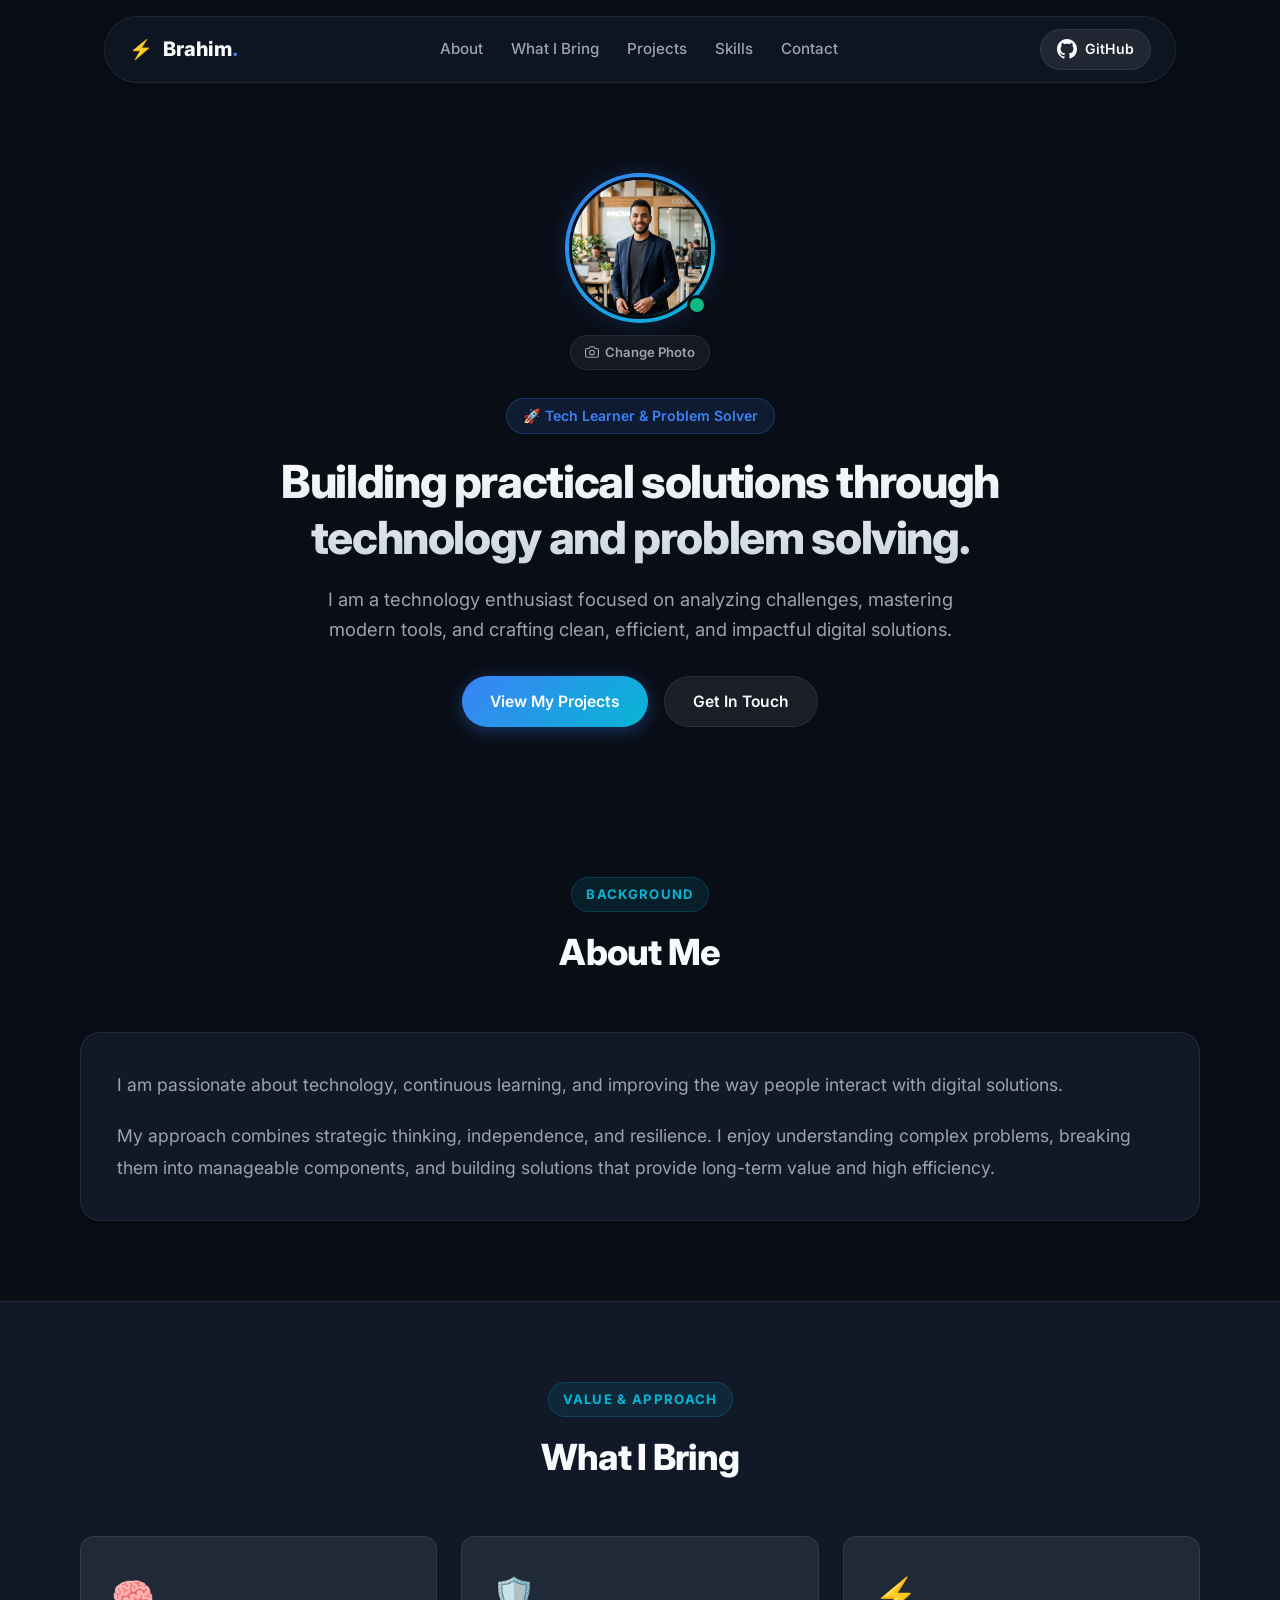
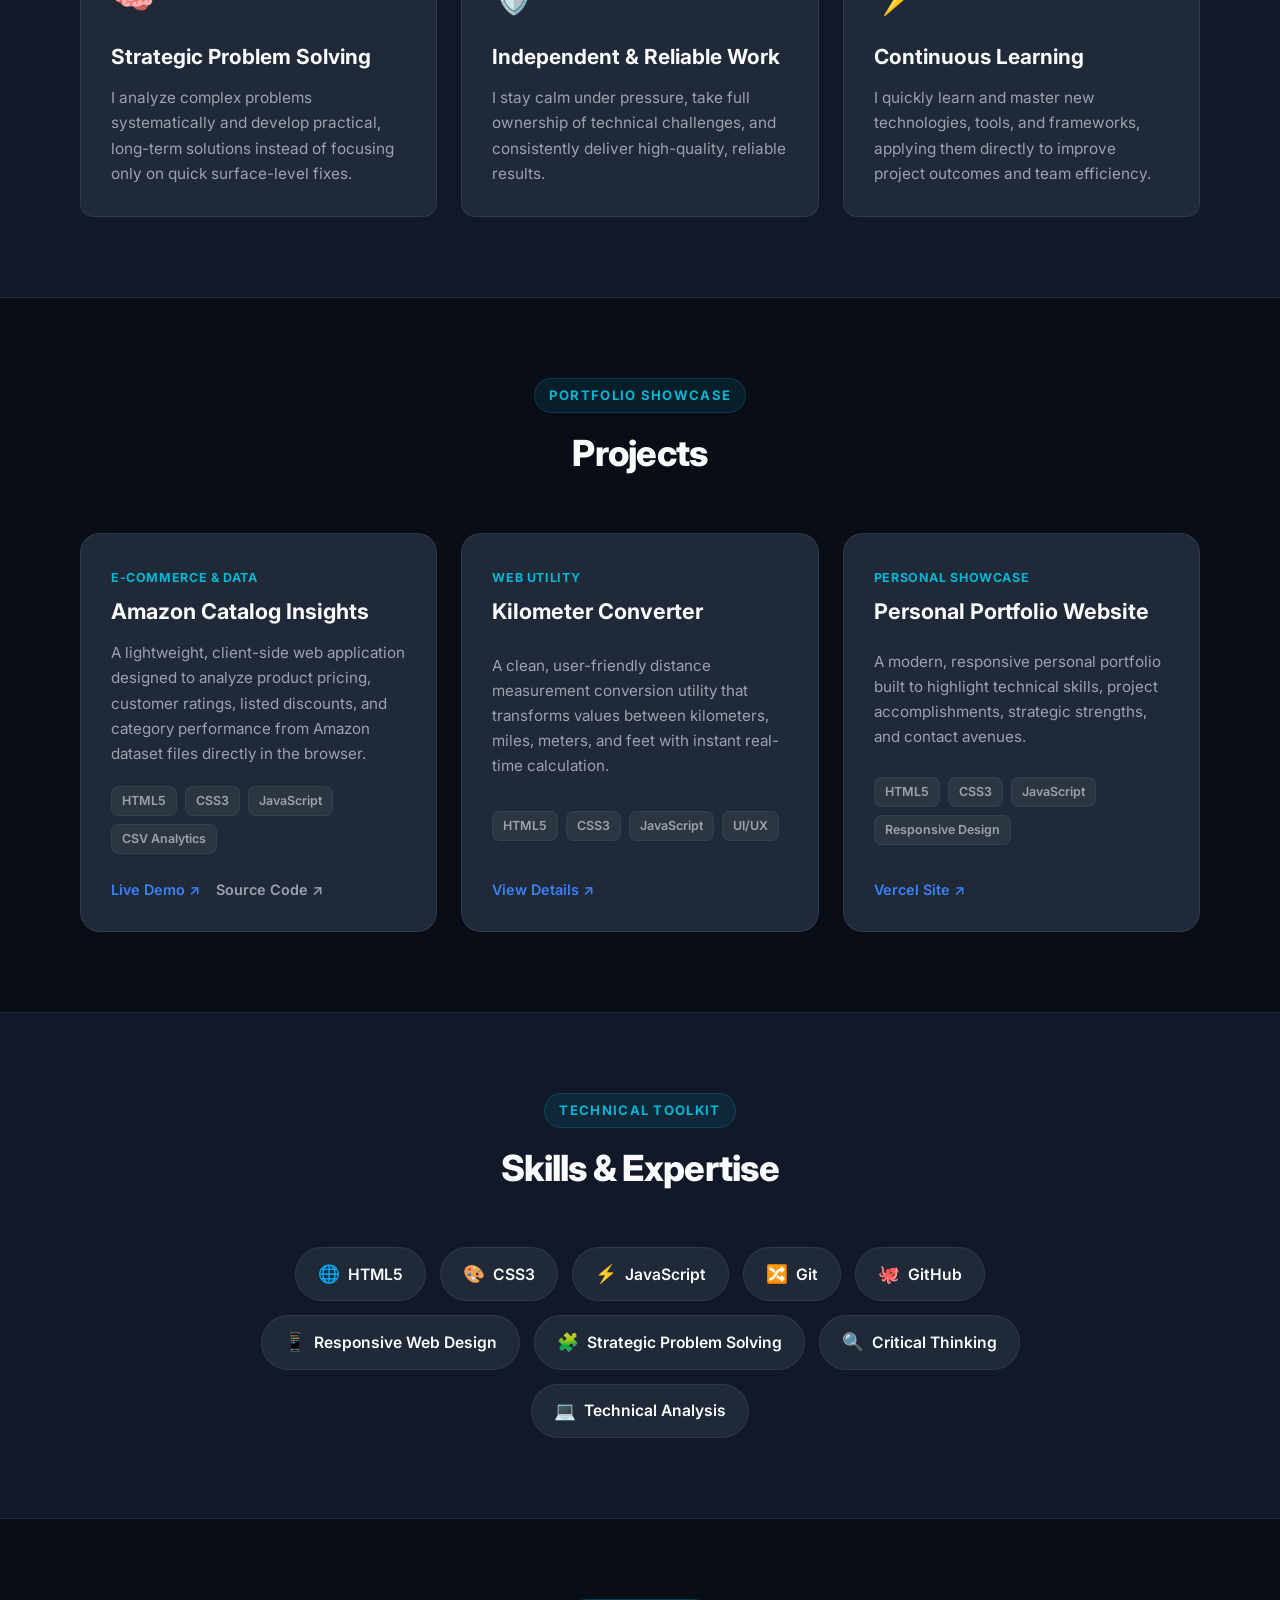
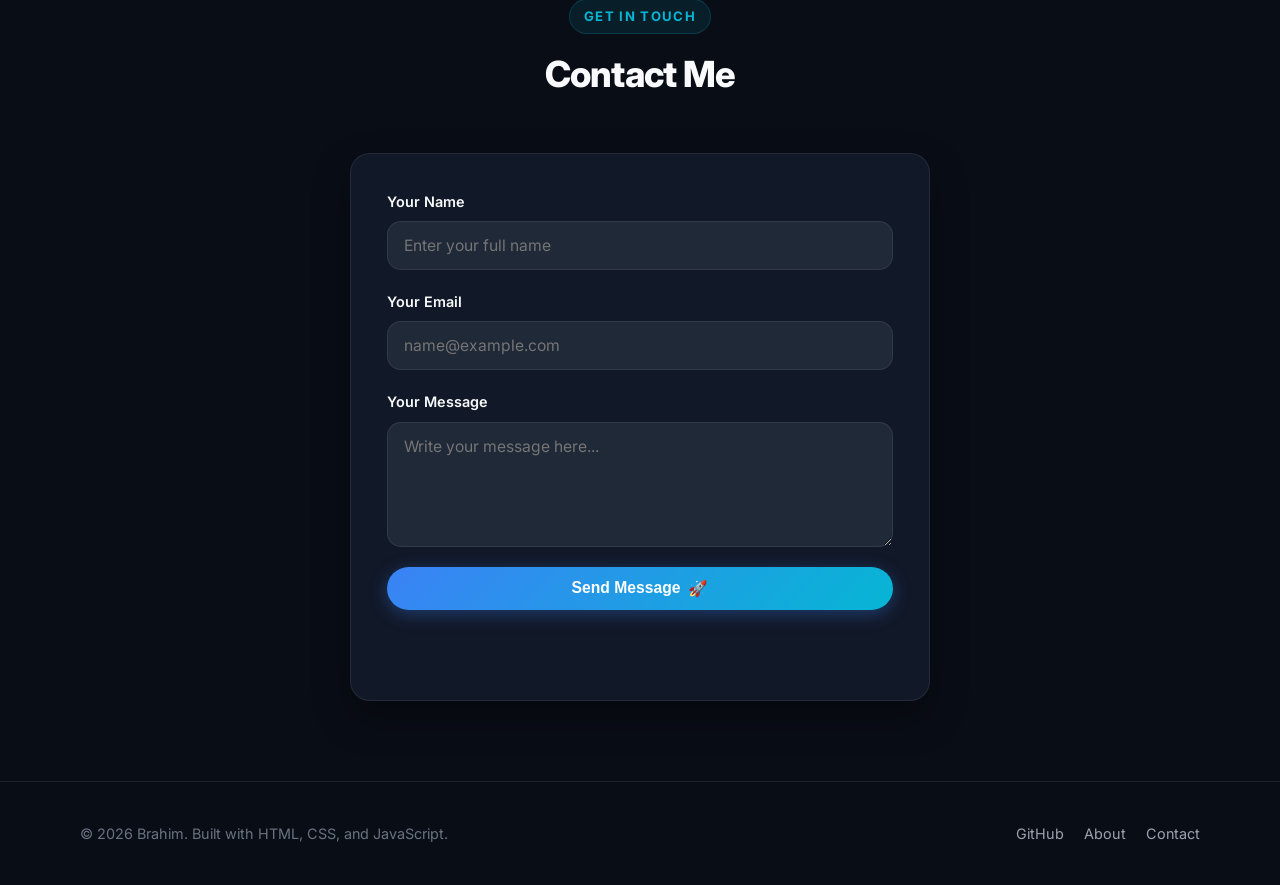
==== commit 58f55e23: "Restore Brahim's portfolio files after accidental overwrite" ====
--- a/index.html
+++ b/index.html
@@ -1,123 +1,283 @@
 <!DOCTYPE html>
 <html lang="en">
-  <head>
-    <meta charset="UTF-8" />
-    <meta name="viewport" content="width=device-width, initial-scale=1.0" />
-    <title>Amazon Catalog Insights</title>
-    <link rel="stylesheet" href="style.css" />
-  </head>
-  <body>
-    <div class="page-bg" aria-hidden="true"></div>
-    <div class="app-shell">
-      <nav class="top-nav" aria-label="Primary">
-        <div class="brand-block">
-          <div class="brand-icon">📊</div>
-          <div>
-            <p class="brand-name">Amazon Catalog Insights</p>
-            <p class="brand-subtitle">Client-side product analytics</p>
-          </div>
-        </div>
-        <a class="nav-link" href="https://github.com" target="_blank" rel="noreferrer" aria-label="Visit FinanceReport AI on GitHub">GitHub</a>
+<head>
+  <meta charset="UTF-8" />
+  <meta name="viewport" content="width=device-width, initial-scale=1.0" />
+  <title>Brahim | Portfolio</title>
+  <link rel="stylesheet" href="style.css" />
+  <link rel="preconnect" href="https://fonts.googleapis.com" />
+  <link rel="preconnect" href="https://fonts.gstatic.com" crossorigin />
+  <link href="https://fonts.googleapis.com/css2?family=Inter:wght@300;400;500;600;700;800&display=swap" rel="stylesheet" />
+</head>
+<body>
+  <!-- Header / Navigation -->
+  <header class="navbar">
+    <div class="nav-container">
+      <a href="#" class="brand">
+        <span class="brand-icon">⚡</span>
+        <span class="brand-name">Brahim<span class="accent-dot">.</span></span>
+      </a>
+
+      <nav class="nav-menu">
+        <a href="#about" class="nav-link">About</a>
+        <a href="#strengths" class="nav-link">What I Bring</a>
+        <a href="#projects" class="nav-link">Projects</a>
+        <a href="#skills" class="nav-link">Skills</a>
+        <a href="#contact" class="nav-link">Contact</a>
       </nav>
 
-      <header class="hero">
-        <div class="hero-copy">
-          <p class="eyebrow">⚡ AI-ready product analytics workspace</p>
-          <h1>Turn Amazon catalog data into clear product insights.</h1>
-          <p class="subtitle">
-            Explore pricing, ratings, discounts, and category performance from the Amazon product dataset.
+      <div class="nav-actions">
+        <a href="https://github.com/BMbuild/MVP-E-Commerce-Role" target="_blank" rel="noreferrer" class="github-btn">
+          <svg width="20" height="20" viewBox="0 0 24 24" fill="currentColor">
+            <path d="M12 0C5.37 0 0 5.37 0 12c0 5.31 3.435 9.795 8.205 11.385.6.105.825-.255.825-.57 0-.285-.015-1.23-.015-2.235-3.015.555-3.795-.735-4.035-1.41-.135-.345-.72-1.41-1.23-1.695-.42-.225-1.02-.78-.015-.795.945-.015 1.62.87 1.845 1.23 1.08 1.815 2.805 1.305 3.495.99.105-.78.42-1.305.765-1.605-2.67-.3-5.46-1.335-5.46-5.925 0-1.305.465-2.385 1.23-3.225-.12-.3-.54-1.53.12-3.18 0 0 1.005-.315 3.3 1.23.96-.27 1.98-.405 3-.405s2.04.135 3 .405c2.295-1.56 3.3-1.23 3.3-1.23.66 1.65.24 2.88.12 3.18.765.84 1.23 1.905 1.23 3.225 0 4.605-2.805 5.625-5.475 5.925.435.375.81 1.095.81 2.22 0 1.605-.015 2.895-.015 3.3 0 .315.225.69.825.57A12.02 12.02 0 0024 12c0-6.63-5.37-12-12-12z"/>
+          </svg>
+          <span>GitHub</span>
+        </a>
+      </div>
+    </div>
+  </header>
+
+  <main>
+    <!-- Hero Section -->
+    <section class="hero">
+      <div class="hero-container">
+        <div class="hero-avatar-wrapper">
+          <div class="avatar-ring">
+            <img id="profileImage" src="profile.jpg" alt="Brahim - Professional Profile Photo" class="hero-avatar" />
+            <span class="status-badge" title="Available for technology opportunities"></span>
+          </div>
+          <div class="upload-photo-control">
+            <label for="photoInput" class="upload-btn">
+              <svg width="14" height="14" viewBox="0 0 24 24" fill="none" stroke="currentColor" stroke-width="2" stroke-linecap="round" stroke-linejoin="round">
+                <path d="M23 19a2 2 0 0 1-2 2H3a2 2 0 0 1-2-2V8a2 2 0 0 1 2-2h4l2-3h6l2 3h4a2 2 0 0 1 2 2z"></path>
+                <circle cx="12" cy="13" r="4"></circle>
+              </svg>
+              <span>Change Photo</span>
+            </label>
+            <input type="file" id="photoInput" accept="image/*" class="sr-only" />
+          </div>
+        </div>
+
+        <div class="hero-text">
+          <div class="badge-pill">🚀 Tech Learner & Problem Solver</div>
+          <h1>Building practical solutions through technology and problem solving.</h1>
+          <p class="hero-description">
+            I am a technology enthusiast focused on analyzing challenges, mastering modern tools, and crafting clean, efficient, and impactful digital solutions.
           </p>
-          <div class="hero-pills" aria-label="Key highlights">
-            <span>📁 Amazon CSV loaded</span>
-            <span>⭐ Rating insights</span>
-            <span>🏷️ Price analysis</span>
-          </div>
-        </div>
-        <div class="hero-card">
-          <p class="hero-card-title">Ready to explore</p>
-          <div class="hero-card-metric">
-            <strong>1,465</strong>
-            <span>products to explore</span>
-          </div>
-          <div class="hero-card-metric">
-            <strong>16</strong>
-            <span>dataset columns</span>
-          </div>
-        </div>
-      </header>
-
-      <main class="content-grid">
-        <section class="panel control-panel">
-          <div class="panel-heading">
-            <div>
-              <p class="panel-kicker">Workflow</p>
-          <h2>Explore product data</h2>
-            </div>
-            <div class="panel-icon">🧾</div>
-          </div>
-
-          <label class="field-label" for="uploadData">📂 Upload product data</label>
-          <input id="uploadData" type="file" accept=".json,.csv" aria-describedby="statusMessage" />
-          <p class="helper-text">The Amazon dataset is loaded by default. Upload a CSV or JSON file to analyze another catalog.</p>
-
-          <label class="field-label" for="reportType">📊 Analysis type</label>
-          <select id="reportType">
-            <option value="income">Catalog Overview</option>
-            <option value="balance">Category Analysis</option>
-            <option value="cashflow">Customer Sentiment</option>
-          </select>
-
-          <div class="button-row">
-            <button id="generateReport" class="primary-btn" type="button">Generate analysis</button>
-            <button id="loadSample" class="secondary-btn" type="button">Reload Amazon data</button>
-          </div>
-
-          <div id="statusMessage" class="status-message success" role="status" aria-live="polite">
-            Ready to analyze the Amazon catalog.
-          </div>
-        </section>
-
-        <section class="panel results-panel">
-          <div class="panel-heading">
-            <div>
-              <p class="panel-kicker">Preview</p>
-              <h2>Report output</h2>
-            </div>
-            <div class="panel-icon">📈</div>
-          </div>
-          <div id="dataSummary" class="summary-card"></div>
-          <div id="reportOutput" class="report-output"></div>
-        </section>
-      </main>
-
-      <section class="panel chat-panel" aria-labelledby="chatTitle">
-        <div class="panel-heading">
-          <div>
-            <p class="panel-kicker">Finance assistant</p>
-            <h2 id="chatTitle">Ask about the catalog</h2>
-          </div>
-          <div class="panel-icon" aria-hidden="true">💬</div>
-        </div>
-        <p class="helper-text">Ask about the loaded products. Your data stays in this browser.</p>
-        <div id="chatMessages" class="chat-messages" role="log" aria-live="polite" aria-label="Finance assistant conversation"></div>
-        <div class="suggestion-row" aria-label="Suggested questions">
-          <button class="suggestion-btn" type="button" data-question="What is the average rating?">Average rating</button>
-          <button class="suggestion-btn" type="button" data-question="Which category has the most products?">Top category</button>
-          <button class="suggestion-btn" type="button" data-question="What should I watch?">What to watch</button>
-        </div>
-        <form id="chatForm" class="chat-form">
-          <label class="sr-only" for="chatInput">Ask a financial question</label>
-          <input id="chatInput" type="text" maxlength="300" placeholder="e.g. Which category has the most products?" autocomplete="off" />
-          <button class="primary-btn chat-send" type="submit">Send</button>
-        </form>
-      </section>
+
+          <div class="hero-cta">
+            <a href="#projects" class="btn btn-primary">View My Projects</a>
+            <a href="#contact" class="btn btn-secondary">Get In Touch</a>
+          </div>
+        </div>
+      </div>
+    </section>
+
+    <!-- About Me Section -->
+    <section id="about" class="section">
+      <div class="section-container">
+        <div class="section-header">
+          <span class="section-tag">Background</span>
+          <h2>About Me</h2>
+        </div>
+        <div class="about-card">
+          <p>
+            I am passionate about technology, continuous learning, and improving the way people interact with digital solutions.
+          </p>
+          <p>
+            My approach combines strategic thinking, independence, and resilience. I enjoy understanding complex problems, breaking them into manageable components, and building solutions that provide long-term value and high efficiency.
+          </p>
+        </div>
+      </div>
+    </section>
+
+    <!-- What I Bring Section -->
+    <section id="strengths" class="section bg-surface">
+      <div class="section-container">
+        <div class="section-header">
+          <span class="section-tag">Value & Approach</span>
+          <h2>What I Bring</h2>
+        </div>
+
+        <div class="grid grid-3">
+          <div class="feature-card">
+            <div class="card-icon">🧠</div>
+            <h3>Strategic Problem Solving</h3>
+            <p>
+              I analyze complex problems systematically and develop practical, long-term solutions instead of focusing only on quick surface-level fixes.
+            </p>
+          </div>
+
+          <div class="feature-card">
+            <div class="card-icon">🛡️</div>
+            <h3>Independent & Reliable Work</h3>
+            <p>
+              I stay calm under pressure, take full ownership of technical challenges, and consistently deliver high-quality, reliable results.
+            </p>
+          </div>
+
+          <div class="feature-card">
+            <div class="card-icon">⚡</div>
+            <h3>Continuous Learning</h3>
+            <p>
+              I quickly learn and master new technologies, tools, and frameworks, applying them directly to improve project outcomes and team efficiency.
+            </p>
+          </div>
+        </div>
+      </div>
+    </section>
+
+    <!-- Projects Section -->
+    <section id="projects" class="section">
+      <div class="section-container">
+        <div class="section-header">
+          <span class="section-tag">Portfolio Showcase</span>
+          <h2>Projects</h2>
+        </div>
+
+        <div class="grid grid-3">
+          <!-- Project 1 -->
+          <div class="project-card">
+            <div class="project-header">
+              <span class="project-type">E-Commerce & Data</span>
+              <h3>Amazon Catalog Insights</h3>
+            </div>
+            <p class="project-description">
+              A lightweight, client-side web application designed to analyze product pricing, customer ratings, listed discounts, and category performance from Amazon dataset files directly in the browser.
+            </p>
+            <div class="tech-tags">
+              <span>HTML5</span>
+              <span>CSS3</span>
+              <span>JavaScript</span>
+              <span>CSV Analytics</span>
+            </div>
+            <div class="project-links">
+              <a href="https://bmbuild.github.io/MVP-E-Commerce-Role/" target="_blank" rel="noreferrer" class="project-link">
+                <span>Live Demo</span> ↗
+              </a>
+              <a href="https://github.com/BMbuild/MVP-E-Commerce-Role" target="_blank" rel="noreferrer" class="project-link secondary">
+                <span>Source Code</span> ↗
+              </a>
+            </div>
+          </div>
+
+          <!-- Project 2 -->
+          <div class="project-card">
+            <div class="project-header">
+              <span class="project-type">Web Utility</span>
+              <h3>Kilometer Converter</h3>
+            </div>
+            <p class="project-description">
+              A clean, user-friendly distance measurement conversion utility that transforms values between kilometers, miles, meters, and feet with instant real-time calculation.
+            </p>
+            <div class="tech-tags">
+              <span>HTML5</span>
+              <span>CSS3</span>
+              <span>JavaScript</span>
+              <span>UI/UX</span>
+            </div>
+            <div class="project-links">
+              <a href="#contact" class="project-link">
+                <span>View Details</span> ↗
+              </a>
+            </div>
+          </div>
+
+          <!-- Project 3 -->
+          <div class="project-card">
+            <div class="project-header">
+              <span class="project-type">Personal Showcase</span>
+              <h3>Personal Portfolio Website</h3>
+            </div>
+            <p class="project-description">
+              A modern, responsive personal portfolio built to highlight technical skills, project accomplishments, strategic strengths, and contact avenues.
+            </p>
+            <div class="tech-tags">
+              <span>HTML5</span>
+              <span>CSS3</span>
+              <span>JavaScript</span>
+              <span>Responsive Design</span>
+            </div>
+            <div class="project-links">
+              <a href="https://digital-lab-kappa.vercel.app/" target="_blank" rel="noreferrer" class="project-link">
+                <span>Vercel Site</span> ↗
+              </a>
+            </div>
+          </div>
+        </div>
+      </div>
+    </section>
+
+    <!-- Skills Section -->
+    <section id="skills" class="section bg-surface">
+      <div class="section-container">
+        <div class="section-header">
+          <span class="section-tag">Technical Toolkit</span>
+          <h2>Skills & Expertise</h2>
+        </div>
+
+        <div class="skills-grid">
+          <div class="skill-badge"><span class="skill-icon">🌐</span> HTML5</div>
+          <div class="skill-badge"><span class="skill-icon">🎨</span> CSS3</div>
+          <div class="skill-badge"><span class="skill-icon">⚡</span> JavaScript</div>
+          <div class="skill-badge"><span class="skill-icon">🔀</span> Git</div>
+          <div class="skill-badge"><span class="skill-icon">🐙</span> GitHub</div>
+          <div class="skill-badge"><span class="skill-icon">📱</span> Responsive Web Design</div>
+          <div class="skill-badge"><span class="skill-icon">🧩</span> Strategic Problem Solving</div>
+          <div class="skill-badge"><span class="skill-icon">🔍</span> Critical Thinking</div>
+          <div class="skill-badge"><span class="skill-icon">💻</span> Technical Analysis</div>
+        </div>
+      </div>
+    </section>
+
+    <!-- Contact Section -->
+    <section id="contact" class="section">
+      <div class="section-container">
+        <div class="section-header">
+          <span class="section-tag">Get In Touch</span>
+          <h2>Contact Me</h2>
+        </div>
+
+        <div class="contact-wrapper">
+          <form id="contactForm" class="contact-form">
+            <div class="form-group">
+              <label for="contactName">Your Name</label>
+              <input type="text" id="contactName" placeholder="Enter your full name" required />
+            </div>
+
+            <div class="form-group">
+              <label for="contactEmail">Your Email</label>
+              <input type="email" id="contactEmail" placeholder="name@example.com" required />
+            </div>
+
+            <div class="form-group">
+              <label for="contactMessage">Your Message</label>
+              <textarea id="contactMessage" rows="5" placeholder="Write your message here..." required></textarea>
+            </div>
+
+            <button type="submit" class="btn btn-primary btn-full">
+              <span>Send Message</span> 🚀
+            </button>
+
+            <div id="contactStatus" class="contact-status" role="status" aria-live="polite"></div>
+          </form>
+        </div>
+      </div>
+    </section>
+  </main>
+
+  <!-- Footer -->
+  <footer class="footer">
+    <div class="footer-container">
+      <p>© 2026 Brahim. Built with HTML, CSS, and JavaScript.</p>
+      <div class="footer-links">
+        <a href="https://github.com/BMbuild/MVP-E-Commerce-Role" target="_blank" rel="noreferrer">GitHub</a>
+        <a href="#about">About</a>
+        <a href="#contact">Contact</a>
+      </div>
     </div>
-
-    <footer class="site-footer">
-      <p>Amazon Catalog Insights</p>
-      <a href="https://github.com/BMbuild/MVP-E-Commerce-Role" target="_blank" rel="noreferrer" aria-label="View project repository on GitHub">View on GitHub</a>
-    </footer>
-
-    <script src="script.js"></script>
-  </body>
+  </footer>
+
+  <script src="script.js"></script>
+</body>
 </html>
--- a/style.css
+++ b/style.css
@@ -1,571 +1,52 @@
 :root {
-  color-scheme: light;
-  --bg: #f4f7fb;
-  --panel: #ffffff;
-  --text: #0f172a;
-  --muted: #64748b;
-  --accent: #2563eb;
-  --accent-soft: #dbeafe;
-  --border: #e2e8f0;
-  --success: #0f766e;
-  --danger: #b42318;
-  --shadow: 0 20px 45px rgba(15, 23, 42, 0.08);
+  color-scheme: dark;
+  --bg-dark: #090d16;
+  --bg-surface: #111827;
+  --bg-card: #1f2937;
+  --bg-card-hover: #2d3748;
+  --border-color: rgba(255, 255, 255, 0.08);
+  --border-glow: rgba(59, 130, 246, 0.3);
+  
+  --text-main: #f9fafb;
+  --text-muted: #9ca3af;
+  --text-subtle: #6b7280;
+  
+  --accent-primary: #3b82f6;
+  --accent-secondary: #06b6d4;
+  --accent-gradient: linear-gradient(135deg, #3b82f6 0%, #06b6d4 100%);
+  --accent-glow: rgba(59, 130, 246, 0.25);
+  
+  --radius-sm: 8px;
+  --radius-md: 14px;
+  --radius-lg: 20px;
+  --radius-full: 9999px;
+  
+  --shadow-sm: 0 4px 12px rgba(0, 0, 0, 0.15);
+  --shadow-lg: 0 16px 36px rgba(0, 0, 0, 0.35);
+  --shadow-glow: 0 0 25px rgba(59, 130, 246, 0.2);
+
+  --font-family: 'Inter', -apple-system, BlinkMacSystemFont, sans-serif;
 }
 
 * {
   box-sizing: border-box;
+  margin: 0;
+  padding: 0;
+}
+
+html {
+  scroll-behavior: smooth;
 }
 
 body {
-  margin: 0;
-  font-family: Inter, "Segoe UI", Roboto, Arial, sans-serif;
-  background: linear-gradient(135deg, #f8fbff 0%, #f4f7fb 100%);
-  color: var(--text);
-  min-height: 100vh;
-  line-height: 1.5;
-}
-
-.page-bg {
-  position: fixed;
-  inset: 0;
-  background:
-    radial-gradient(circle at top left, rgba(37, 99, 235, 0.12), transparent 22%),
-    radial-gradient(circle at bottom right, rgba(15, 118, 110, 0.12), transparent 20%);
-  pointer-events: none;
-  z-index: -1;
-}
-
-.app-shell {
-  max-width: 1240px;
-  margin: 0 auto;
-  padding: 24px 20px 48px;
-}
-
-.top-nav {
-  display: flex;
-  justify-content: space-between;
-  align-items: center;
-  padding: 14px 18px;
-  border: 1px solid rgba(255, 255, 255, 0.7);
-  background: rgba(255, 255, 255, 0.8);
-  backdrop-filter: blur(16px);
-  border-radius: 999px;
-  box-shadow: 0 8px 24px rgba(15, 23, 42, 0.04);
-  margin-bottom: 28px;
-}
-
-.brand-block {
-  display: flex;
-  align-items: center;
-  gap: 12px;
-}
-
-.brand-icon {
-  display: grid;
-  place-items: center;
-  width: 42px;
-  height: 42px;
-  border-radius: 12px;
-  background: linear-gradient(135deg, var(--accent), #4f46e5);
-  color: white;
-  font-size: 1.15rem;
-}
-
-.brand-name {
-  margin: 0;
-  font-weight: 700;
-}
-
-.brand-subtitle {
-  margin: 2px 0 0;
-  font-size: 0.85rem;
-  color: var(--muted);
-}
-
-.nav-link {
-  color: var(--accent);
-  text-decoration: none;
-  font-weight: 600;
-}
-
-.hero {
-  display: grid;
-  grid-template-columns: 1.6fr 0.8fr;
-  gap: 24px;
-  align-items: center;
-  padding: 32px;
-  margin-bottom: 24px;
-  border: 1px solid rgba(226, 232, 240, 0.8);
-  border-radius: 30px;
-  background: linear-gradient(135deg, rgba(255,255,255,0.95), rgba(248,250,252,0.95));
-  box-shadow: var(--shadow);
-}
-
-.eyebrow {
-  margin: 0 0 10px;
-  text-transform: uppercase;
-  letter-spacing: 0.2em;
-  font-size: 0.78rem;
-  color: var(--accent);
-  font-weight: 700;
-}
-
-h1,
-h2,
-h3,
-p {
-  margin-top: 0;
-}
-
-.hero h1 {
-  font-size: clamp(1.8rem, 3vw, 2.7rem);
-  line-height: 1.15;
-  margin-bottom: 12px;
-  letter-spacing: -0.02em;
-}
-
-.subtitle {
-  color: var(--muted);
-  max-width: 680px;
-  font-size: 1.02rem;
-  line-height: 1.7;
-}
-
-.hero-pills {
-  display: flex;
-  flex-wrap: wrap;
-  gap: 10px;
-  margin-top: 18px;
-}
-
-.hero-pills span {
-  padding: 8px 12px;
-  border-radius: 999px;
-  background: var(--accent-soft);
-  color: var(--accent);
-  font-size: 0.95rem;
-  font-weight: 600;
-  border: 1px solid rgba(37, 99, 235, 0.12);
-}
-
-.hero-card {
-  border-radius: 24px;
-  padding: 20px;
-  background: linear-gradient(140deg, #0f172a, #1e3a8a);
-  color: white;
-  box-shadow: 0 18px 40px rgba(15, 23, 42, 0.2);
-  border: 1px solid rgba(255, 255, 255, 0.12);
-}
-
-.hero-card-title {
-  font-size: 0.9rem;
-  text-transform: uppercase;
-  letter-spacing: 0.18em;
-  opacity: 0.8;
-  margin-bottom: 16px;
-}
-
-.hero-card-metric {
-  display: flex;
-  justify-content: space-between;
-  align-items: center;
-  padding: 12px 0;
-  border-top: 1px solid rgba(255,255,255,0.16);
-}
-
-.hero-card-metric:first-of-type {
-  border-top: none;
-}
-
-.hero-card-metric strong {
-  font-size: 1.3rem;
-}
-
-.content-grid {
-  display: grid;
-  gap: 24px;
-  grid-template-columns: minmax(320px, 380px) 1fr;
-}
-
-.panel {
-  background: rgba(255, 255, 255, 0.95);
-  border: 1px solid var(--border);
-  border-radius: 24px;
-  padding: 24px;
-  box-shadow: var(--shadow);
-  transition: transform 0.2s ease, box-shadow 0.2s ease;
-}
-
-.panel:hover {
-  transform: translateY(-2px);
-  box-shadow: 0 24px 55px rgba(15, 23, 42, 0.1);
-}
-
-.panel-heading {
-  display: flex;
-  justify-content: space-between;
-  align-items: center;
-  margin-bottom: 16px;
-}
-
-.panel-kicker {
-  margin: 0 0 4px;
-  text-transform: uppercase;
-  letter-spacing: 0.18em;
-  font-size: 0.74rem;
-  color: var(--accent);
-  font-weight: 700;
-}
-
-.panel-icon {
-  display: grid;
-  place-items: center;
-  width: 44px;
-  height: 44px;
-  border-radius: 14px;
-  background: var(--accent-soft);
-  font-size: 1.1rem;
-}
-
-.field-label {
-  display: block;
-  margin: 14px 0 8px;
-  font-weight: 600;
-}
-
-.helper-text {
-  margin: 6px 0 0;
-  color: var(--muted);
-  font-size: 0.9rem;
-  line-height: 1.5;
-}
-
-input,
-select,
-button {
-  width: 100%;
-  border-radius: 14px;
-  padding: 12px 14px;
-  font-size: 1rem;
-}
-
-input,
-select {
-  border: 1px solid var(--border);
-  background: #fbfdff;
-  transition: border-color 0.2s ease, box-shadow 0.2s ease;
-}
-
-input:focus,
-select:focus {
-  outline: none;
-  border-color: var(--accent);
-  box-shadow: 0 0 0 3px rgba(37, 99, 235, 0.16);
-}
-
-.button-row {
-  display: flex;
-  gap: 10px;
-  margin-top: 18px;
-}
-
-button {
-  cursor: pointer;
-  border: none;
-  font-weight: 700;
-  transition: transform 0.15s ease, box-shadow 0.15s ease;
-}
-
-button:hover {
-  transform: translateY(-1px);
-}
-
-button:focus-visible,
-a:focus-visible,
-input:focus-visible,
-select:focus-visible {
-  outline: 3px solid rgba(37, 99, 235, 0.24);
-  outline-offset: 2px;
-}
-
-.primary-btn {
-  background: linear-gradient(135deg, var(--accent), #4f46e5);
-  color: white;
-  box-shadow: 0 10px 22px rgba(37, 99, 235, 0.2);
-}
-
-.primary-btn:hover {
-  box-shadow: 0 14px 26px rgba(37, 99, 235, 0.24);
-}
-
-.secondary-btn {
-  background: var(--accent-soft);
-  color: var(--accent);
-}
-
-.status-message {
-  margin-top: 16px;
-  padding: 12px 14px;
-  border-radius: 12px;
-  font-weight: 600;
-  border: 1px solid transparent;
-}
-
-.status-message.success {
-  background: #ecfdf3;
-  color: var(--success);
-  border-color: #a7f3d0;
-}
-
-.status-message.error {
-  background: #fef2f2;
-  color: var(--danger);
-  border-color: #fecaca;
-}
-
-.summary-card {
-  background: linear-gradient(120deg, var(--accent-soft), #eef2ff);
-  border-radius: 18px;
-  padding: 18px;
-  margin-bottom: 16px;
-  border: 1px solid rgba(37, 99, 235, 0.1);
-}
-
-.summary-card h3 {
-  margin-bottom: 8px;
-}
-
-.metric-grid {
-  display: grid;
-  gap: 12px;
-  grid-template-columns: repeat(2, minmax(0, 1fr));
-}
-
-.metric-card {
-  background: white;
-  border-radius: 14px;
-  padding: 12px;
-  border: 1px solid var(--border);
-}
-
-.metric-card span {
-  color: var(--muted);
-  font-size: 0.92rem;
-}
-
-.metric-card strong {
-  display: block;
-  font-size: 1.1rem;
-  margin-top: 4px;
-}
-
-.report-output {
-  padding: 4px 0;
-}
-
-.report-card {
-  border: 1px solid var(--border);
-  border-radius: 20px;
-  padding: 18px;
-  background: linear-gradient(135deg, #fcfdff, #f8fbff);
-}
-
-.report-card:hover {
-  border-color: rgba(37, 99, 235, 0.18);
-}
-
-.report-card-header {
-  display: flex;
-  justify-content: space-between;
-  align-items: flex-start;
-  gap: 12px;
-  margin-bottom: 16px;
-}
-
-.report-card-header h3 {
-  margin-bottom: 4px;
-}
-
-.report-card-header p {
-  color: var(--muted);
-  margin-bottom: 0;
-}
-
-.report-tag {
-  padding: 6px 10px;
-  border-radius: 999px;
-  background: var(--accent-soft);
-  color: var(--accent);
-  font-size: 0.78rem;
-  font-weight: 700;
-  text-transform: uppercase;
-  letter-spacing: 0.08em;
-}
-
-.report-kpi-grid {
-  display: grid;
-  grid-template-columns: repeat(2, minmax(0, 1fr));
-  gap: 12px;
-  margin-bottom: 14px;
-}
-
-.kpi-card {
-  padding: 12px 14px;
-  border-radius: 14px;
-  background: white;
-  border: 1px solid var(--border);
-}
-
-.kpi-card span {
-  display: block;
-  color: var(--muted);
-  font-size: 0.9rem;
-  margin-bottom: 6px;
-}
-
-.kpi-card strong {
-  font-size: 1.05rem;
-}
-
-.highlight-card {
-  background: linear-gradient(135deg, var(--accent), #4f46e5);
-  color: white;
-}
-
-.highlight-card span {
-  color: rgba(255, 255, 255, 0.8);
-}
-
-.detail-list {
-  display: grid;
-  grid-template-columns: repeat(2, minmax(0, 1fr));
-  gap: 10px;
-  margin-bottom: 14px;
-}
-
-.detail-item {
-  padding: 10px 12px;
-  border-radius: 12px;
-  background: #f8fafc;
-  border: 1px solid var(--border);
-}
-
-.detail-item span {
-  display: block;
-  color: var(--muted);
-  font-size: 0.88rem;
-  margin-bottom: 4px;
-}
-
-.detail-item strong {
-  font-size: 0.98rem;
-}
-
-.insights-panel {
-  border-top: 1px solid var(--border);
-  padding-top: 12px;
-}
-
-.insights-title {
-  font-weight: 700;
-  margin-bottom: 8px;
-}
-
-.insight-list {
-  padding-left: 18px;
-  color: var(--muted);
-  line-height: 1.7;
-  margin: 0;
-}
-
-.insight-list li::marker {
-  color: var(--accent);
-}
-
-.site-footer {
-  display: flex;
-  justify-content: space-between;
-  align-items: center;
-  max-width: 1240px;
-  margin: 24px auto 0;
-  padding: 16px 20px 40px;
-  color: var(--muted);
-}
-
-.site-footer a {
-  color: var(--accent);
-  text-decoration: none;
-  font-weight: 600;
-}
-
-.chat-panel {
-  margin-top: 24px;
-}
-
-.chat-messages {
-  display: grid;
-  gap: 12px;
-  min-height: 170px;
-  max-height: 360px;
-  overflow-y: auto;
-  margin: 18px 0 14px;
-  padding: 4px 2px;
-}
-
-.chat-message {
-  width: fit-content;
-  max-width: min(720px, 88%);
-  padding: 12px 14px;
-  border-radius: 16px;
-  line-height: 1.55;
-}
-
-.chat-message p {
-  margin: 0;
-}
-
-.assistant-message {
-  justify-self: start;
-  background: #f1f5f9;
-  border: 1px solid var(--border);
-  border-bottom-left-radius: 4px;
-}
-
-.user-message {
-  justify-self: end;
-  background: linear-gradient(135deg, var(--accent), #4f46e5);
-  color: white;
-  border-bottom-right-radius: 4px;
-}
-
-.suggestion-row {
-  display: flex;
-  flex-wrap: wrap;
-  gap: 8px;
-  margin-bottom: 12px;
-}
-
-.suggestion-btn {
-  width: auto;
-  padding: 8px 12px;
-  color: var(--accent);
-  background: var(--accent-soft);
-  border: 1px solid rgba(37, 99, 235, 0.14);
-  border-radius: 999px;
-  font-size: 0.86rem;
-}
-
-.chat-form {
-  display: grid;
-  grid-template-columns: 1fr auto;
-  gap: 10px;
-}
-
-.chat-send {
-  width: auto;
-  min-width: 94px;
-}
-
+  font-family: var(--font-family);
+  background-color: var(--bg-dark);
+  color: var(--text-main);
+  line-height: 1.6;
+  overflow-x: hidden;
+}
+
+/* Utilities */
 .sr-only {
   position: absolute;
   width: 1px;
@@ -578,70 +59,599 @@
   border: 0;
 }
 
-@media (max-width: 900px) {
+.section {
+  padding: 80px 24px;
+}
+
+.bg-surface {
+  background-color: var(--bg-surface);
+  border-top: 1px solid var(--border-color);
+  border-bottom: 1px solid var(--border-color);
+}
+
+.section-container {
+  max-width: 1120px;
+  margin: 0 auto;
+}
+
+.section-header {
+  text-align: center;
+  margin-bottom: 50px;
+}
+
+.section-tag {
+  display: inline-block;
+  font-size: 0.82rem;
+  font-weight: 700;
+  text-transform: uppercase;
+  letter-spacing: 0.1em;
+  color: var(--accent-secondary);
+  background: rgba(6, 182, 212, 0.1);
+  padding: 6px 14px;
+  border-radius: var(--radius-full);
+  border: 1px solid rgba(6, 182, 212, 0.2);
+  margin-bottom: 12px;
+}
+
+.section-header h2 {
+  font-size: 2.25rem;
+  font-weight: 800;
+  letter-spacing: -0.02em;
+  color: var(--text-main);
+}
+
+/* Navigation */
+.navbar {
+  position: sticky;
+  top: 16px;
+  z-index: 100;
+  max-width: 1120px;
+  margin: 16px auto 0;
+  padding: 0 24px;
+}
+
+.nav-container {
+  display: flex;
+  align-items: center;
+  justify-content: space-between;
+  padding: 12px 24px;
+  background: rgba(17, 24, 39, 0.75);
+  backdrop-filter: blur(16px);
+  -webkit-backdrop-filter: blur(16px);
+  border: 1px solid var(--border-color);
+  border-radius: var(--radius-full);
+  box-shadow: var(--shadow-sm);
+}
+
+.brand {
+  display: flex;
+  align-items: center;
+  gap: 10px;
+  text-decoration: none;
+}
+
+.brand-icon {
+  font-size: 1.2rem;
+}
+
+.brand-name {
+  font-size: 1.25rem;
+  font-weight: 800;
+  color: var(--text-main);
+}
+
+.accent-dot {
+  color: var(--accent-primary);
+}
+
+.nav-menu {
+  display: flex;
+  align-items: center;
+  gap: 28px;
+}
+
+.nav-link {
+  color: var(--text-muted);
+  text-decoration: none;
+  font-size: 0.95rem;
+  font-weight: 500;
+  transition: color 0.2s ease;
+}
+
+.nav-link:hover {
+  color: var(--text-main);
+}
+
+.github-btn {
+  display: inline-flex;
+  align-items: center;
+  gap: 8px;
+  padding: 8px 16px;
+  border-radius: var(--radius-full);
+  background: rgba(255, 255, 255, 0.08);
+  border: 1px solid var(--border-color);
+  color: var(--text-main);
+  text-decoration: none;
+  font-size: 0.88rem;
+  font-weight: 600;
+  transition: all 0.2s ease;
+}
+
+.github-btn:hover {
+  background: rgba(255, 255, 255, 0.15);
+  border-color: rgba(255, 255, 255, 0.25);
+  transform: translateY(-1px);
+}
+
+/* Hero Section */
+.hero {
+  padding: 90px 24px 70px;
+  position: relative;
+}
+
+.hero-container {
+  max-width: 900px;
+  margin: 0 auto;
+  text-align: center;
+  display: flex;
+  flex-direction: column;
+  align-items: center;
+}
+
+.hero-avatar-wrapper {
+  position: relative;
+  margin-bottom: 28px;
+  display: flex;
+  flex-direction: column;
+  align-items: center;
+}
+
+.avatar-ring {
+  position: relative;
+  width: 150px;
+  height: 150px;
+  border-radius: var(--radius-full);
+  padding: 4px;
+  background: var(--accent-gradient);
+  box-shadow: var(--shadow-glow);
+}
+
+.hero-avatar {
+  width: 100%;
+  height: 100%;
+  border-radius: var(--radius-full);
+  object-fit: cover;
+  border: 3px solid var(--bg-dark);
+  background-color: var(--bg-surface);
+}
+
+.status-badge {
+  position: absolute;
+  bottom: 8px;
+  right: 8px;
+  width: 20px;
+  height: 20px;
+  background-color: #10b981;
+  border: 3.5px solid var(--bg-dark);
+  border-radius: var(--radius-full);
+}
+
+.upload-photo-control {
+  margin-top: 12px;
+}
+
+.upload-btn {
+  display: inline-flex;
+  align-items: center;
+  gap: 6px;
+  padding: 6px 14px;
+  font-size: 0.82rem;
+  font-weight: 600;
+  color: var(--text-muted);
+  background: rgba(255, 255, 255, 0.05);
+  border: 1px solid var(--border-color);
+  border-radius: var(--radius-full);
+  cursor: pointer;
+  transition: all 0.2s ease;
+}
+
+.upload-btn:hover {
+  color: var(--text-main);
+  background: rgba(255, 255, 255, 0.12);
+  border-color: var(--accent-primary);
+}
+
+.badge-pill {
+  display: inline-block;
+  padding: 6px 16px;
+  border-radius: var(--radius-full);
+  background: rgba(59, 130, 246, 0.12);
+  color: var(--accent-primary);
+  border: 1px solid rgba(59, 130, 246, 0.25);
+  font-size: 0.88rem;
+  font-weight: 600;
+  margin-bottom: 20px;
+}
+
+.hero h1 {
+  font-size: 2.85rem;
+  font-weight: 800;
+  line-height: 1.22;
+  letter-spacing: -0.03em;
+  margin-bottom: 20px;
+  background: linear-gradient(180deg, #ffffff 0%, #cbd5e1 100%);
+  -webkit-background-clip: text;
+  -webkit-text-fill-color: transparent;
+}
+
+.hero-description {
+  font-size: 1.15rem;
+  color: var(--text-muted);
+  max-width: 660px;
+  margin: 0 auto 32px;
+  font-weight: 400;
+}
+
+.hero-cta {
+  display: flex;
+  gap: 16px;
+  justify-content: center;
+  flex-wrap: wrap;
+}
+
+/* Buttons */
+.btn {
+  display: inline-flex;
+  align-items: center;
+  justify-content: center;
+  gap: 8px;
+  padding: 12px 28px;
+  border-radius: var(--radius-full);
+  font-size: 0.98rem;
+  font-weight: 600;
+  text-decoration: none;
+  cursor: pointer;
+  transition: all 0.2s ease;
+  border: none;
+}
+
+.btn-primary {
+  background: var(--accent-gradient);
+  color: #ffffff;
+  box-shadow: 0 4px 18px rgba(59, 130, 246, 0.35);
+}
+
+.btn-primary:hover {
+  box-shadow: 0 6px 24px rgba(59, 130, 246, 0.5);
+  transform: translateY(-2px);
+}
+
+.btn-secondary {
+  background: rgba(255, 255, 255, 0.07);
+  color: var(--text-main);
+  border: 1px solid var(--border-color);
+}
+
+.btn-secondary:hover {
+  background: rgba(255, 255, 255, 0.14);
+  border-color: rgba(255, 255, 255, 0.25);
+  transform: translateY(-2px);
+}
+
+.btn-full {
+  width: 100%;
+}
+
+/* Cards & Layout Grid */
+.grid {
+  display: grid;
+  gap: 24px;
+}
+
+.grid-3 {
+  grid-template-columns: repeat(auto-fit, minmax(300px, 1fr));
+}
+
+.about-card {
+  background: var(--bg-surface);
+  border: 1px solid var(--border-color);
+  border-radius: var(--radius-lg);
+  padding: 36px;
+  font-size: 1.1rem;
+  color: var(--text-muted);
+  line-height: 1.8;
+  display: grid;
+  gap: 20px;
+  box-shadow: var(--shadow-sm);
+}
+
+.feature-card {
+  background: var(--bg-card);
+  border: 1px solid var(--border-color);
+  border-radius: var(--radius-md);
+  padding: 30px;
+  transition: all 0.25s ease;
+}
+
+.feature-card:hover {
+  background: var(--bg-card-hover);
+  border-color: var(--border-glow);
+  transform: translateY(-4px);
+  box-shadow: var(--shadow-lg);
+}
+
+.card-icon {
+  font-size: 2.2rem;
+  margin-bottom: 16px;
+}
+
+.feature-card h3 {
+  font-size: 1.3rem;
+  font-weight: 700;
+  margin-bottom: 12px;
+  color: var(--text-main);
+}
+
+.feature-card p {
+  color: var(--text-muted);
+  font-size: 0.96rem;
+  line-height: 1.65;
+}
+
+/* Project Cards */
+.project-card {
+  background: var(--bg-card);
+  border: 1px solid var(--border-color);
+  border-radius: var(--radius-lg);
+  padding: 30px;
+  display: flex;
+  flex-direction: column;
+  justify-content: space-between;
+  transition: all 0.25s ease;
+}
+
+.project-card:hover {
+  border-color: var(--border-glow);
+  transform: translateY(-4px);
+  box-shadow: var(--shadow-lg);
+}
+
+.project-type {
+  display: inline-block;
+  font-size: 0.78rem;
+  font-weight: 700;
+  text-transform: uppercase;
+  color: var(--accent-secondary);
+  margin-bottom: 6px;
+  letter-spacing: 0.05em;
+}
+
+.project-header h3 {
+  font-size: 1.35rem;
+  font-weight: 700;
+  color: var(--text-main);
+  margin-bottom: 12px;
+}
+
+.project-description {
+  color: var(--text-muted);
+  font-size: 0.95rem;
+  line-height: 1.65;
+  margin-bottom: 20px;
+
+}
+
+.tech-tags {
+  display: flex;
+  flex-wrap: wrap;
+  gap: 8px;
+  margin-bottom: 24px;
+}
+
+.tech-tags span {
+  font-size: 0.78rem;
+  font-weight: 600;
+  padding: 4px 10px;
+  border-radius: var(--radius-sm);
+  background: rgba(255, 255, 255, 0.06);
+  color: var(--text-muted);
+  border: 1px solid rgba(255, 255, 255, 0.05);
+}
+
+.project-links {
+  display: flex;
+  gap: 16px;
+}
+
+.project-link {
+  color: var(--accent-primary);
+  text-decoration: none;
+  font-size: 0.9rem;
+  font-weight: 600;
+  display: inline-flex;
+  align-items: center;
+  gap: 4px;
+  transition: color 0.2s ease;
+}
+
+.project-link:hover {
+  color: var(--accent-secondary);
+}
+
+.project-link.secondary {
+  color: var(--text-muted);
+}
+
+.project-link.secondary:hover {
+  color: var(--text-main);
+}
+
+/* Skills Badges */
+.skills-grid {
+  display: flex;
+  flex-wrap: wrap;
+  gap: 14px;
+  justify-content: center;
+  max-width: 860px;
+  margin: 0 auto;
+}
+
+.skill-badge {
+  display: inline-flex;
+  align-items: center;
+  gap: 8px;
+  padding: 12px 22px;
+  background: var(--bg-card);
+  border: 1px solid var(--border-color);
+  border-radius: var(--radius-full);
+  font-size: 0.98rem;
+  font-weight: 600;
+  color: var(--text-main);
+  transition: all 0.2s ease;
+}
+
+.skill-badge:hover {
+  background: var(--bg-card-hover);
+  border-color: var(--accent-primary);
+  transform: translateY(-2px);
+}
+
+.skill-icon {
+  font-size: 1.1rem;
+}
+
+/* Contact Section */
+.contact-wrapper {
+  max-width: 580px;
+  margin: 0 auto;
+  background: var(--bg-surface);
+  border: 1px solid var(--border-color);
+  border-radius: var(--radius-lg);
+  padding: 36px;
+  box-shadow: var(--shadow-lg);
+}
+
+.contact-form {
+  display: flex;
+  flex-direction: column;
+  gap: 20px;
+}
+
+.form-group {
+  display: flex;
+  flex-direction: column;
+  gap: 8px;
+}
+
+.form-group label {
+  font-size: 0.9rem;
+  font-weight: 600;
+  color: var(--text-main);
+}
+
+.form-group input,
+.form-group textarea {
+  width: 100%;
+  padding: 14px 16px;
+  background: var(--bg-card);
+  border: 1px solid var(--border-color);
+  border-radius: var(--radius-md);
+  color: var(--text-main);
+  font-family: var(--font-family);
+  font-size: 0.98rem;
+  transition: all 0.2s ease;
+}
+
+.form-group input:focus,
+.form-group textarea:focus {
+  outline: none;
+  border-color: var(--accent-primary);
+  box-shadow: 0 0 0 3px rgba(59, 130, 246, 0.2);
+}
+
+.contact-status {
+  margin-top: 10px;
+  font-size: 0.92rem;
+  font-weight: 500;
+  text-align: center;
+  min-height: 24px;
+}
+
+.contact-status.success {
+  color: #10b981;
+}
+
+.contact-status.error {
+  color: #ef4444;
+}
+
+/* Footer */
+.footer {
+  padding: 40px 24px;
+  border-top: 1px solid var(--border-color);
+  background: var(--bg-dark);
+}
+
+.footer-container {
+  max-width: 1120px;
+  margin: 0 auto;
+  display: flex;
+  justify-content: space-between;
+  align-items: center;
+  flex-wrap: wrap;
+  gap: 16px;
+  color: var(--text-subtle);
+  font-size: 0.9rem;
+}
+
+.footer-links {
+  display: flex;
+  gap: 20px;
+}
+
+.footer-links a {
+  color: var(--text-muted);
+  text-decoration: none;
+  transition: color 0.2s ease;
+}
+
+.footer-links a:hover {
+  color: var(--text-main);
+}
+
+/* Responsive Media Queries */
+@media (max-width: 820px) {
+  .navbar {
+    top: 10px;
+    padding: 0 14px;
+  }
+  
+  .nav-container {
+    padding: 10px 16px;
+  }
+
+  .nav-menu {
+    display: none; /* Mobile menu fallback or simplified nav */
+  }
+
   .hero {
-    grid-template-columns: 1fr;
-  }
-}
-
-@media (max-width: 820px) {
-  .content-grid {
-    grid-template-columns: 1fr;
-  }
-
-  .top-nav,
-  .site-footer {
-    border-radius: 20px;
-  }
-}
-
-@media (max-width: 620px) {
-  .app-shell {
-    padding: 16px 14px 36px;
-  }
-
-  .top-nav {
-    flex-direction: column;
-    gap: 10px;
-    align-items: flex-start;
-    padding: 16px;
-  }
-
-  .hero {
-    padding: 22px;
-    gap: 18px;
-  }
-
-  .hero-pills {
-    gap: 8px;
-  }
-
-  .hero-pills span {
-    font-size: 0.9rem;
-  }
-
-  .button-row {
-    flex-direction: column;
-  }
-
-  .metric-grid,
-  .report-kpi-grid,
-  .detail-list {
-    grid-template-columns: 1fr;
-  }
-
-  .site-footer {
-    flex-direction: column;
-    align-items: flex-start;
-    gap: 6px;
-    padding: 16px 14px 30px;
-  }
-
-  .chat-form {
-    grid-template-columns: 1fr;
-  }
-
-  .chat-send {
-    width: 100%;
-  }
-}
+    padding-top: 50px;
+  }
+
+  .hero h1 {
+    font-size: 2.1rem;
+  }
+
+  .hero-description {
+    font-size: 1rem;
+  }
+
+  .section {
+    padding: 60px 18px;
+  }
+
+  .about-card,
+  .contact-wrapper {
+    padding: 24px;
+  }
+}
